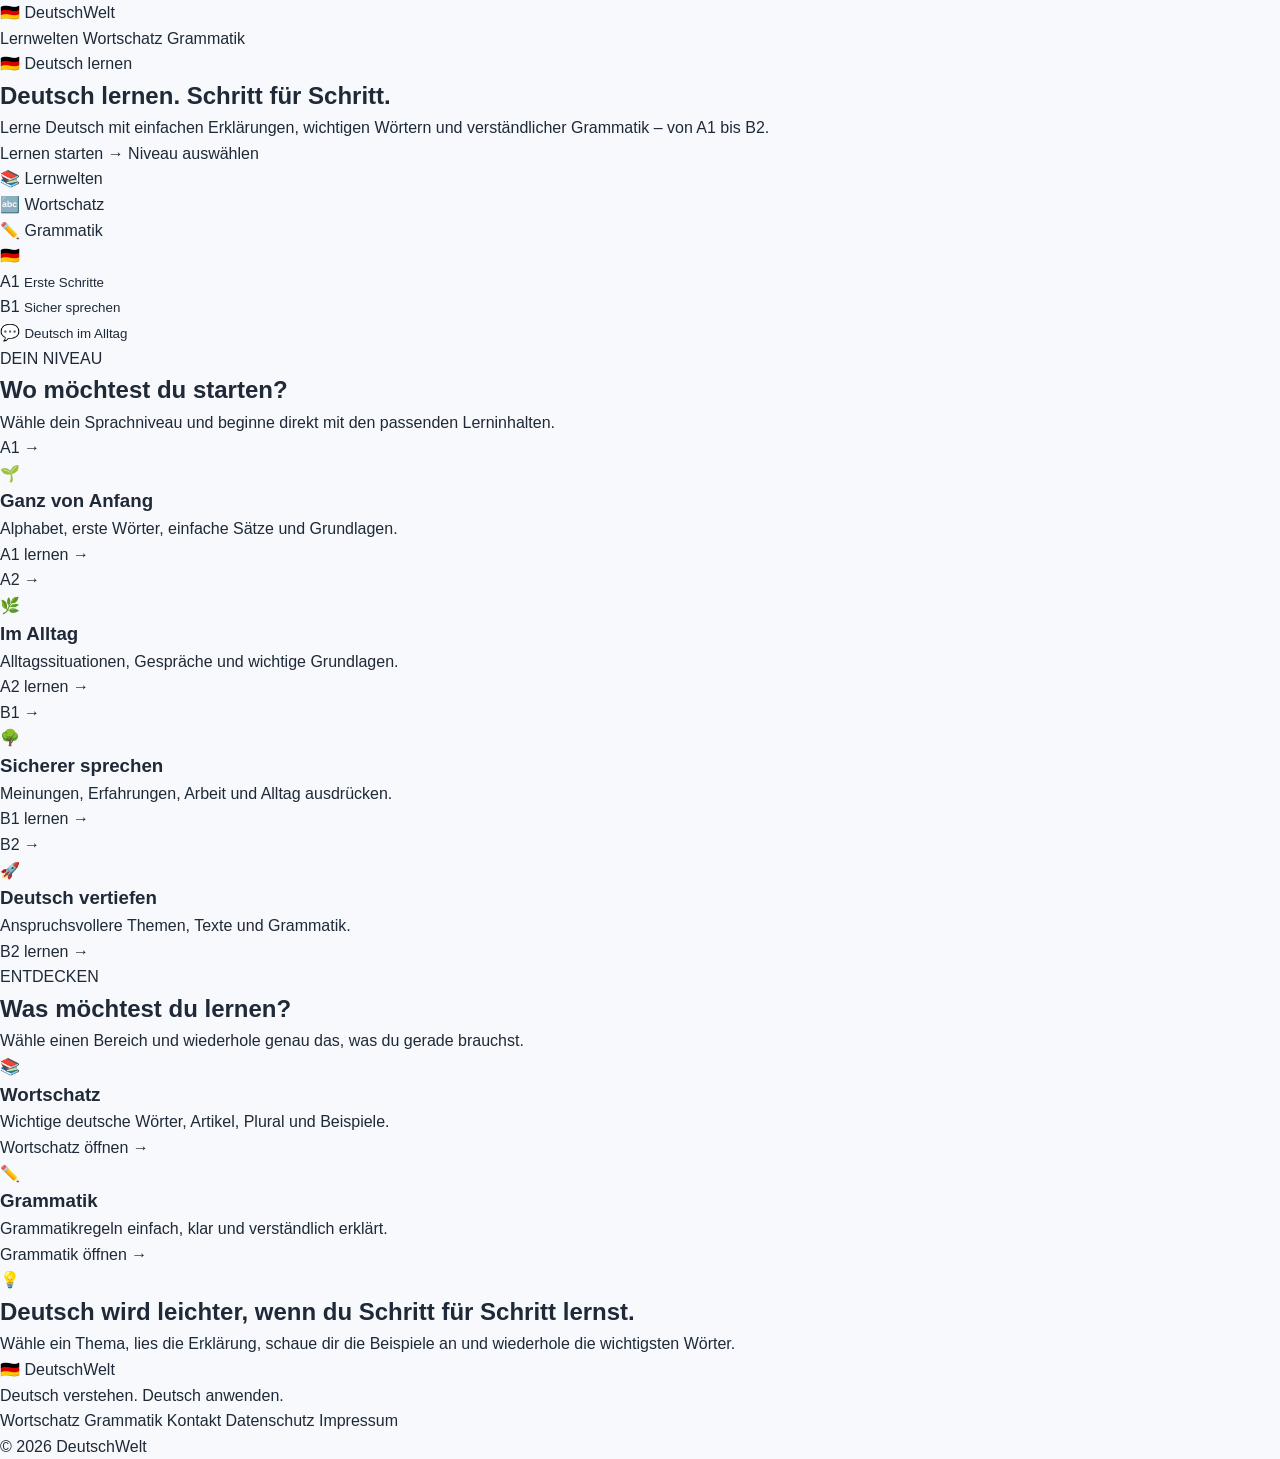
==== index.html @ 6f0630f5 "Update index.html" ====
<!DOCTYPE html>
<html lang="de">

<head>

    <meta charset="UTF-8">

    <meta
        name="viewport"
        content="width=device-width, initial-scale=1.0"
    >

    <meta
        name="description"
        content="DeutschWelt – Deutsch lernen und wiederholen von A1 bis B2. Einfache Erklärungen, Wortschatz und Grammatik."
    >

    <meta
        name="robots"
        content="index, follow"
    >

    <link
        rel="canonical"
        href="https://swathi26-jella.github.io/Deutsch_Welt/index.html"
    >

    <title>
        DeutschWelt – Deutsch lernen von A1 bis B2
    </title>

    <link
        rel="stylesheet"
        href="style.css"
    >

</head>


<body>


<!-- ==================================================
     HEADER
================================================== -->

<header class="home-header">

    <div class="home-header-inner">


        <a
            href="index.html"
            class="home-logo"
            aria-label="DeutschWelt Startseite"
        >

            <span class="home-logo-flag">
                🇩🇪
            </span>

            <span class="home-logo-text">
                Deutsch<span>Welt</span>
            </span>

        </a>


        <nav
            class="home-nav"
            aria-label="Hauptnavigation"
        >

            <a
                href="lernen.html?level=A1"
            >
                Lernwelten
            </a>

            <a
                href="wortschatz.html"
            >
                Wortschatz
            </a>

            <a
                href="grammatik.html"
            >
                Grammatik
            </a>

        </nav>

    </div>

</header>



<!-- ==================================================
     MAIN
================================================== -->

<main class="home-main">


    <!-- ==================================================
         HERO
    ================================================== -->

    <section class="home-hero">

        <div class="hero-content">


            <div class="hero-badge">
                🇩🇪 Deutsch lernen
            </div>


            <h1>
                Deutsch lernen.
                <span>
                    Schritt für Schritt.
                </span>
            </h1>


            <p class="hero-text">
                Lerne Deutsch mit einfachen Erklärungen,
                wichtigen Wörtern und verständlicher Grammatik –
                von A1 bis B2.
            </p>


            <div class="hero-actions">

                <a
                    href="lernen.html?level=A1"
                    class="hero-primary-button"
                >
                    Lernen starten
                    <span>→</span>
                </a>


                <a
                    href="#levels"
                    class="hero-secondary-button"
                >
                    Niveau auswählen
                </a>

            </div>


            <div class="hero-features">

                <div class="hero-feature">

                    <span class="hero-feature-icon">
                        📚
                    </span>

                    <span>
                        Lernwelten
                    </span>

                </div>


                <div class="hero-feature">

                    <span class="hero-feature-icon">
                        🔤
                    </span>

                    <span>
                        Wortschatz
                    </span>

                </div>


                <div class="hero-feature">

                    <span class="hero-feature-icon">
                        ✏️
                    </span>

                    <span>
                        Grammatik
                    </span>

                </div>

            </div>

        </div>


        <!-- HERO VISUAL -->

        <div class="hero-visual">

            <div class="hero-circle">

                <span class="hero-flag">
                    🇩🇪
                </span>

            </div>


            <div class="floating-card floating-card-one">

                <span>
                    A1
                </span>

                <small>
                    Erste Schritte
                </small>

            </div>


            <div class="floating-card floating-card-two">

                <span>
                    B1
                </span>

                <small>
                    Sicher sprechen
                </small>

            </div>


            <div class="floating-card floating-card-three">

                <span>
                    💬
                </span>

                <small>
                    Deutsch im Alltag
                </small>

            </div>

        </div>

    </section>



    <!-- ==================================================
         LEVEL SECTION
    ================================================== -->

    <section
        class="levels-section"
        id="levels"
    >

        <div class="section-heading">

            <span class="section-label">
                DEIN NIVEAU
            </span>

            <h2>
                Wo möchtest du starten?
            </h2>

            <p>
                Wähle dein Sprachniveau und beginne
                direkt mit den passenden Lerninhalten.
            </p>

        </div>



        <div class="level-cards">


            <!-- A1 -->

            <a
                href="lernen.html?level=A1"
                class="level-card level-a1"
            >

                <div class="level-card-top">

                    <span class="level-number">
                        A1
                    </span>

                    <span class="level-arrow">
                        →
                    </span>

                </div>


                <div class="level-card-icon">
                    🌱
                </div>


                <h3>
                    Ganz von Anfang
                </h3>


                <p>
                    Alphabet, erste Wörter,
                    einfache Sätze und Grundlagen.
                </p>


                <span class="level-card-link">
                    A1 lernen
                    <span>→</span>
                </span>

            </a>



            <!-- A2 -->

            <a
                href="lernen.html?level=A2"
                class="level-card level-a2"
            >

                <div class="level-card-top">

                    <span class="level-number">
                        A2
                    </span>

                    <span class="level-arrow">
                        →
                    </span>

                </div>


                <div class="level-card-icon">
                    🌿
                </div>


                <h3>
                    Im Alltag
                </h3>


                <p>
                    Alltagssituationen, Gespräche
                    und wichtige Grundlagen.
                </p>


                <span class="level-card-link">
                    A2 lernen
                    <span>→</span>
                </span>

            </a>



            <!-- B1 -->

            <a
                href="lernen.html?level=B1"
                class="level-card level-b1"
            >

                <div class="level-card-top">

                    <span class="level-number">
                        B1
                    </span>

                    <span class="level-arrow">
                        →
                    </span>

                </div>


                <div class="level-card-icon">
                    🌳
                </div>


                <h3>
                    Sicherer sprechen
                </h3>


                <p>
                    Meinungen, Erfahrungen,
                    Arbeit und Alltag ausdrücken.
                </p>


                <span class="level-card-link">
                    B1 lernen
                    <span>→</span>
                </span>

            </a>



            <!-- B2 -->

            <a
                href="lernen.html?level=B2"
                class="level-card level-b2"
            >

                <div class="level-card-top">

                    <span class="level-number">
                        B2
                    </span>

                    <span class="level-arrow">
                        →
                    </span>

                </div>


                <div class="level-card-icon">
                    🚀
                </div>


                <h3>
                    Deutsch vertiefen
                </h3>


                <p>
                    Anspruchsvollere Themen,
                    Texte und Grammatik.
                </p>


                <span class="level-card-link">
                    B2 lernen
                    <span>→</span>
                </span>

            </a>


        </div>

    </section>



    <!-- ==================================================
         LEARNING TOOLS
    ================================================== -->

    <section class="tools-section">


        <div class="section-heading">

            <span class="section-label">
                ENTDECKEN
            </span>

            <h2>
                Was möchtest du lernen?
            </h2>

            <p>
                Wähle einen Bereich und wiederhole
                genau das, was du gerade brauchst.
            </p>

        </div>


        <div class="tools-grid">


            <a
                href="wortschatz.html"
                class="tool-card"
            >

                <div class="tool-icon vocabulary-icon">
                    📚
                </div>

                <div class="tool-content">

                    <h3>
                        Wortschatz
                    </h3>

                    <p>
                        Wichtige deutsche Wörter,
                        Artikel, Plural und Beispiele.
                    </p>

                    <span>
                        Wortschatz öffnen →
                    </span>

                </div>

            </a>



            <a
                href="grammatik.html"
                class="tool-card"
            >

                <div class="tool-icon grammar-icon">
                    ✏️
                </div>

                <div class="tool-content">

                    <h3>
                        Grammatik
                    </h3>

                    <p>
                        Grammatikregeln einfach,
                        klar und verständlich erklärt.
                    </p>

                    <span>
                        Grammatik öffnen →
                    </span>

                </div>

            </a>


        </div>

    </section>



    <!-- ==================================================
         SIMPLE MESSAGE
    ================================================== -->

    <section class="home-message">

        <div class="home-message-icon">
            💡
        </div>

        <div>

            <h2>
                Deutsch wird leichter,
                wenn du Schritt für Schritt lernst.
            </h2>

            <p>
                Wähle ein Thema, lies die Erklärung,
                schaue dir die Beispiele an und wiederhole
                die wichtigsten Wörter.
            </p>

        </div>

    </section>


</main>



<!-- ==================================================
     FOOTER
================================================== -->

<footer class="home-footer">

    <div class="home-footer-inner">


        <div class="footer-brand">

            <a
                href="index.html"
                class="footer-logo"
            >
                🇩🇪 DeutschWelt
            </a>

            <p>
                Deutsch verstehen.
                Deutsch anwenden.
            </p>

        </div>


        <div class="footer-links">

            <a href="wortschatz.html">
                Wortschatz
            </a>

            <a href="grammatik.html">
                Grammatik
            </a>

            <a href="kontakt.html">
                Kontakt
            </a>

            <a href="datenschutz.html">
                Datenschutz
            </a>

            <a href="impressum.html">
                Impressum
            </a>

        </div>


        <div class="footer-copy">

            © 2026 DeutschWelt

        </div>


    </div>

</footer>


</body>

</html>
---- style.css ----
/* ======================================================
   DEUTSCHWELT
   Main stylesheet
====================================================== */


/* ======================================================
   RESET
====================================================== */

* {
    box-sizing: border-box;
    margin: 0;
    padding: 0;
}


html {
    scroll-behavior: smooth;
}


body {
    font-family:
        -apple-system,
        BlinkMacSystemFont,
        "Segoe UI",
        Roboto,
        Arial,
        sans-serif;

    background: #f7f9fc;
    color: #1f2937;
    line-height: 1.6;
}


/* ======================================================
   GENERAL
====================================================== */

button,
a {
    font: inherit;
}


button {
    cursor: pointer;
}


a {
    text-decoration: none;
    color: inherit;
}


img {
    max-width: 100%;
    display: block;
}


/* ======================================================
   HEADER
====================================================== */

.site-header {
    position: sticky;
    top: 0;
    z-index: 1000;

    background: rgba(255, 255, 255, 0.96);
    border-bottom: 1px solid #e5e7eb;

    backdrop-filter: blur(10px);
}


.header-inner {
    width: min(1200px, calc(100% - 32px));
    margin: 0 auto;

    min-height: 72px;

    display: flex;
    align-items: center;
    justify-content: space-between;

    gap: 24px;
}


.logo {
    display: inline-flex;
    align-items: center;
    gap: 10px;

    font-size: 1.25rem;
    font-weight: 800;

    color: #172554;

    white-space: nowrap;
}


.logo-icon {
    font-size: 1.7rem;
}


.main-nav {
    display: flex;
    align-items: center;
    gap: 6px;

    flex-wrap: wrap;
}


.main-nav a {
    padding: 9px 14px;

    border-radius: 10px;

    color: #475569;

    font-size: 0.95rem;
    font-weight: 600;

    transition:
        background 0.2s ease,
        color 0.2s ease;
}


.main-nav a:hover {
    background: #eef2ff;
    color: #3730a3;
}


.main-nav a.active {
    background: #e0e7ff;
    color: #3730a3;
}


/* ======================================================
   FOOTER
====================================================== */

.site-footer {
    margin-top: 70px;

    background: #172554;
    color: #dbeafe;
}


.footer-inner {
    width: min(1200px, calc(100% - 32px));
    margin: 0 auto;

    padding: 32px 0;

    display: flex;
    justify-content: space-between;
    align-items: center;

    gap: 24px;
}


.footer-inner strong {
    color: #ffffff;
    font-size: 1.1rem;
}


.footer-inner p {
    margin-top: 4px;
    color: #bfdbfe;
    font-size: 0.9rem;
}


/* ======================================================
   HOMEPAGE
====================================================== */

.simple-header {
    background: #ffffff;
    border-bottom: 1px solid #e5e7eb;
}


.simple-header-inner {
    width: min(1200px, calc(100% - 32px));
    margin: 0 auto;

    min-height: 72px;

    display: flex;
    align-items: center;
    justify-content: space-between;

    gap: 20px;
}


.simple-logo {
    display: flex;
    align-items: center;
    gap: 10px;

    font-size: 1.3rem;
    font-weight: 800;
    color: #172554;
}


.simple-nav {
    display: flex;
    gap: 8px;
}


.simple-nav a {
    padding: 9px 13px;
    border-radius: 9px;

    color: #475569;
    font-weight: 600;
}


.simple-nav a:hover {
    background: #eef2ff;
    color: #3730a3;
}


.short-homepage {
    width: min(1100px, calc(100% - 32px));
    margin: 0 auto;
}


.short-hero {
    text-align: center;
    padding: 70px 20px 45px;
}


.short-hero h1 {
    color: #172554;
    font-size: clamp(2rem, 5vw, 3.5rem);
    line-height: 1.15;
    margin-bottom: 18px;
}


.short-hero p {
    max-width: 680px;
    margin: 0 auto;

    color: #64748b;
    font-size: 1.05rem;
}


.clean-level-grid {
    display: grid;

    grid-template-columns:
        repeat(4, minmax(0, 1fr));

    gap: 18px;

    padding-bottom: 50px;
}


.clean-level-card {
    display: block;

    padding: 28px 20px;

    background: #ffffff;

    border: 1px solid #e5e7eb;
    border-radius: 18px;

    box-shadow:
        0 8px 25px rgba(15, 23, 42, 0.06);

    transition:
        transform 0.2s ease,
        box-shadow 0.2s ease;
}


.clean-level-card:hover {
    transform: translateY(-4px);

    box-shadow:
        0 14px 35px rgba(15, 23, 42, 0.1);
}


.clean-level-card h2 {
    color: #3730a3;
    margin-bottom: 8px;
}


.clean-level-card p {
    color: #64748b;
}


.quick-links-section {
    padding: 20px 0 60px;
}


.quick-links-section h2 {
    text-align: center;
    color: #172554;
    margin-bottom: 20px;
}


.quick-links {
    display: flex;
    justify-content: center;
    gap: 14px;
    flex-wrap: wrap;
}


.quick-links a {
    padding: 12px 18px;

    background: #ffffff;

    border: 1px solid #dbe3ef;
    border-radius: 12px;

    font-weight: 700;
    color: #3730a3;
}


.quick-links a:hover {
    background: #eef2ff;
}


/* ======================================================
   GENERAL LEARNING PAGE
====================================================== */

.learning-page {
    width: min(1200px, calc(100% - 32px));
    margin: 0 auto;

    padding: 45px 0 70px;
}


.learning-top {
    margin-bottom: 28px;
}


.level-header {
    margin-bottom: 28px;
}


.eyebrow {
    display: inline-block;

    margin-bottom: 8px;

    color: #6366f1;

    font-size: 0.82rem;
    font-weight: 800;

    letter-spacing: 0.08em;
    text-transform: uppercase;
}


.level-header h1 {
    color: #172554;

    font-size: clamp(2rem, 4vw, 3rem);

    line-height: 1.15;

    margin-bottom: 12px;
}


.level-header p {
    max-width: 720px;

    color: #64748b;

    font-size: 1.05rem;
}


/* ======================================================
   OTHER LEVELS
====================================================== */

.other-levels {
    display: flex;
    align-items: center;
    gap: 8px;

    margin-top: 20px;

    flex-wrap: wrap;
}


.other-levels a {
    padding: 8px 14px;

    border: 1px solid #dbe3ef;
    border-radius: 10px;

    background: #ffffff;

    color: #475569;
    font-weight: 700;
}


.other-levels a:hover,
.other-levels a.selected {
    background: #3730a3;
    border-color: #3730a3;
    color: #ffffff;
}


/* ======================================================
   LEVEL FILTER
====================================================== */

.level-filter {
    display: flex;
    gap: 10px;

    margin: 25px 0 30px;

    flex-wrap: wrap;
}


.filter-level {
    min-width: 58px;

    padding: 10px 18px;

    border: 1px solid #dbe3ef;
    border-radius: 10px;

    background: #ffffff;

    color: #475569;

    font-weight: 800;

    transition:
        background 0.2s ease,
        color 0.2s ease,
        border-color 0.2s ease;
}


.filter-level:hover {
    border-color: #6366f1;
    color: #3730a3;
}


.filter-level.active {
    background: #3730a3;
    border-color: #3730a3;
    color: #ffffff;
}


/* ======================================================
   LERNWELTEN
   TWO-COLUMN LAYOUT
====================================================== */

.learning-layout {
    display: grid;

    grid-template-columns:
        300px minmax(0, 1fr);

    gap: 28px;

    align-items: start;
}


/*
   LEFT SIDE:
   Topic navigation stays visible while
   the user scrolls through the page.
*/

.topic-sidebar {
    position: sticky;
    top: 92px;

    max-height: calc(100vh - 112px);

    overflow-y: auto;

    padding: 18px;

    background: #ffffff;

    border: 1px solid #e5e7eb;
    border-radius: 18px;

    box-shadow:
        0 8px 25px rgba(15, 23, 42, 0.05);
}


/*
   Nice scrollbar for topic list
*/

.topic-sidebar::-webkit-scrollbar {
    width: 7px;
}


.topic-sidebar::-webkit-scrollbar-track {
    background: transparent;
}


.topic-sidebar::-webkit-scrollbar-thumb {
    background: #cbd5e1;
    border-radius: 10px;
}


.topic-sidebar::-webkit-scrollbar-thumb:hover {
    background: #94a3b8;
}


/* ======================================================
   TOPIC NAVIGATION
====================================================== */

.topic-category {
    margin-bottom: 22px;
}


.topic-category:last-child {
    margin-bottom: 0;
}


.topic-category h3 {
    margin-bottom: 9px;

    color: #64748b;

    font-size: 0.78rem;

    text-transform: uppercase;
    letter-spacing: 0.07em;
}


.topic-button {
    width: 100%;

    display: flex;
    align-items: center;

    gap: 9px;

    padding: 10px 11px;

    margin-bottom: 5px;

    border: 1px solid transparent;
    border-radius: 10px;

    background: transparent;

    color: #334155;

    text-align: left;

    transition:
        background 0.2s ease,
        color 0.2s ease,
        border-color 0.2s ease;
}


.topic-button:hover {
    background: #f1f5f9;
    color: #3730a3;
}


.topic-button.active {
    background: #eef2ff;

    border-color: #c7d2fe;

    color: #3730a3;

    font-weight: 750;
}


.topic-icon {
    width: 25px;

    flex: 0 0 25px;

    text-align: center;
}


.topic-button-text {
    flex: 1;

    min-width: 0;
}


.topic-nav-audio {
    flex: 0 0 auto;

    font-size: 0.9rem;

    opacity: 0.65;

    padding: 2px;
}


.topic-button:hover .topic-nav-audio,
.topic-button.active .topic-nav-audio {
    opacity: 1;
}


/* ======================================================
   RIGHT CONTENT AREA
====================================================== */

.topic-content-area {
    min-width: 0;
}


.topic-content-area > #topicContent {
    min-width: 0;
}


/* ======================================================
   TOPIC ARTICLE
====================================================== */

.topic-article {
    background: #ffffff;

    border: 1px solid #e5e7eb;
    border-radius: 20px;

    padding: 34px;

    box-shadow:
        0 10px 35px rgba(15, 23, 42, 0.06);
}


.topic-article-header {
    display: flex;

    align-items: flex-start;

    gap: 18px;

    padding-bottom: 25px;

    margin-bottom: 28px;

    border-bottom: 1px solid #e5e7eb;
}


.article-icon {
    width: 62px;
    height: 62px;

    flex: 0 0 62px;

    display: flex;
    align-items: center;
    justify-content: center;

    border-radius: 16px;

    background: #eef2ff;

    font-size: 1.8rem;
}


.topic-title-area {
    min-width: 0;
}


.article-category {
    display: inline-block;

    margin-bottom: 6px;

    color: #6366f1;

    font-size: 0.78rem;
    font-weight: 800;

    letter-spacing: 0.05em;

    text-transform: uppercase;
}


.topic-title-area h2,
.topic-article h2 {
    color: #172554;

    font-size: clamp(1.55rem, 3vw, 2.2rem);

    line-height: 1.25;

    margin-bottom: 10px;
}


.article-summary {
    color: #64748b;

    font-size: 1rem;
}


/* ======================================================
   CONTENT SECTIONS
====================================================== */

.content-section {
    margin-top: 28px;
}


.content-section.first-section {
    margin-top: 0;
}


.content-section h3,
.topic-article h3 {
    margin-bottom: 13px;

    color: #1e293b;

    font-size: 1.08rem;
}


.explanation {
    color: #475569;

    font-size: 1rem;

    line-height: 1.8;
}


.content-list {
    list-style: none;

    display: grid;

    gap: 9px;
}


.content-list li {
    display: flex;
    align-items: flex-start;

    gap: 8px;

    padding: 11px 13px;

    background: #f8fafc;

    border: 1px solid #e5e7eb;
    border-radius: 10px;

    color: #475569;
}


.content-list li::before {
    content: "✓";

    color: #4f46e5;

    font-weight: 800;
}


.content-list li > span {
    flex: 1;
}


/* ======================================================
   SENTENCE PATTERNS
====================================================== */

.pattern-list {
    display: grid;

    gap: 10px;
}


.pattern-box {
    display: flex;

    align-items: center;

    justify-content: space-between;

    gap: 12px;

    padding: 14px 16px;

    background: #f5f3ff;

    border-left: 4px solid #6366f1;

    border-radius: 10px;

    color: #312e81;

    font-weight: 650;
}


.pattern-box > span {
    flex: 1;
}


/* ======================================================
   EXAMPLES
====================================================== */

.example-list {
    display: grid;

    gap: 10px;
}


.example-box {
    display: flex;

    align-items: flex-start;

    justify-content: space-between;

    gap: 12px;

    padding: 14px 16px;

    background: #f8fafc;

    border: 1px solid #e2e8f0;

    border-radius: 10px;

    color: #334155;
}


.example-box > span {
    flex: 1;
}


/* ======================================================
   MERKE
====================================================== */

.merke-box {
    display: flex;

    align-items: flex-start;

    gap: 14px;

    margin-top: 30px;

    padding: 18px;

    background: #fffbeb;

    border: 1px solid #fde68a;

    border-radius: 14px;
}


.merke-icon {
    flex: 0 0 auto;

    font-size: 1.4rem;
}


.merke-box strong {
    color: #92400e;
}


.merke-box p {
    margin-top: 5px;

    color: #78350f;
}


/* ======================================================
   AUDIO BUTTON
====================================================== */

.audio-button {
    display: inline-flex;

    align-items: center;
    justify-content: center;

    width: 34px;
    height: 34px;

    flex: 0 0 34px;

    padding: 0;

    border: 1px solid #c7d2fe;

    border-radius: 50%;

    background: #eef2ff;

    color: #3730a3;

    font-size: 0.95rem;

    vertical-align: middle;

    transition:
        transform 0.15s ease,
        background 0.15s ease;
}


.audio-button:hover {
    background: #e0e7ff;

    transform: scale(1.06);
}


.audio-button:active {
    transform: scale(0.96);
}


/* ======================================================
   VOCABULARY
====================================================== */

.vocabulary-page-content {
    width: 100%;
}


.vocabulary-category {
    margin-bottom: 36px;
}


.vocabulary-category h2 {
    margin-bottom: 17px;

    color: #172554;

    font-size: 1.45rem;
}


.vocabulary-grid {
    display: grid;

    grid-template-columns:
        repeat(3, minmax(0, 1fr));

    gap: 16px;
}


.vocabulary-card {
    padding: 20px;

    background: #ffffff;

    border: 1px solid #e5e7eb;

    border-radius: 16px;

    box-shadow:
        0 6px 20px rgba(15, 23, 42, 0.05);
}


.vocabulary-word {
    display: flex;

    align-items: center;

    gap: 6px;

    margin-bottom: 10px;

    color: #172554;

    font-size: 1.15rem;
}


.vocabulary-word strong {
    margin-right: auto;
}


.vocabulary-article {
    color: #6366f1;

    font-weight: 800;
}


.vocabulary-plural {
    display: flex;

    align-items: center;

    justify-content: space-between;

    gap: 8px;

    margin-bottom: 10px;

    color: #64748b;

    font-size: 0.9rem;
}


.vocabulary-meaning {
    margin-bottom: 12px;

    color: #475569;
}


.vocabulary-example {
    display: flex;

    align-items: flex-start;

    justify-content: space-between;

    gap: 10px;

    padding-top: 12px;

    border-top: 1px solid #e5e7eb;

    color: #334155;

    font-size: 0.92rem;
}


.vocabulary-example span {
    flex: 1;
}


.vocabulary-note {
    margin-top: 12px;

    padding: 9px 11px;

    background: #fffbeb;

    border-radius: 8px;

    color: #78350f;

    font-size: 0.85rem;
}


/* ======================================================
   GRAMMAR
====================================================== */

.grammar-grid {
    display: grid;

    grid-template-columns:
        repeat(2, minmax(0, 1fr));

    gap: 20px;
}


.grammar-card {
    padding: 26px;

    background: #ffffff;

    border: 1px solid #e5e7eb;

    border-radius: 18px;

    box-shadow:
        0 7px 24px rgba(15, 23, 42, 0.05);
}


.grammar-card h2 {
    display: flex;

    align-items: center;

    justify-content: space-between;

    gap: 10px;

    color: #172554;

    font-size: 1.35rem;
}


.grammar-short {
    margin-bottom: 15px;

    color: #64748b;
}


.grammar-rule {
    display: flex;

    align-items: center;

    justify-content: space-between;

    gap: 10px;

    margin: 15px 0;

    padding: 14px;

    background: #eef2ff;

    border-radius: 10px;

    color: #312e81;

    font-weight: 700;
}


.grammar-rule span {
    flex: 1;
}


.grammar-explanation {
    margin-bottom: 18px;

    color: #475569;

    line-height: 1.75;
}


.grammar-card h3 {
    margin-top: 22px;
}


/* ======================================================
   LOADING
====================================================== */

.loading-message {
    min-height: 160px;

    display: flex;

    align-items: center;
    justify-content: center;

    gap: 12px;

    padding: 30px;

    background: #ffffff;

    border: 1px solid #e5e7eb;
    border-radius: 16px;

    color: #64748b;
}


.loading-spinner {
    width: 22px;
    height: 22px;

    border: 3px solid #e2e8f0;
    border-top-color: #6366f1;

    border-radius: 50%;

    animation:
        spin 0.8s linear infinite;
}


@keyframes spin {

    from {
        transform: rotate(0deg);
    }

    to {
        transform: rotate(360deg);
    }

}


/* ======================================================
   ERROR
====================================================== */

.error-message {
    padding: 22px;

    background: #fff1f2;

    border: 1px solid #fecdd3;

    border-radius: 14px;

    color: #9f1239;
}


.error-message strong {
    display: block;

    margin-bottom: 7px;
}


.error-message p {
    color: #881337;
}


/* ======================================================
   WELCOME
====================================================== */

.welcome-content {
    padding: 50px 25px;

    text-align: center;

    background: #ffffff;

    border: 1px solid #e5e7eb;

    border-radius: 18px;
}


.welcome-icon {
    margin-bottom: 15px;

    font-size: 2.8rem;
}


.welcome-content h2 {
    margin-bottom: 8px;

    color: #172554;
}


.welcome-content p {
    color: #64748b;
}


/* ======================================================
   FOCUS ACCESSIBILITY
====================================================== */

a:focus-visible,
button:focus-visible {
    outline: 3px solid #818cf8;
    outline-offset: 3px;
}


/* ======================================================
   TABLET
====================================================== */

@media (max-width: 1000px) {

    .learning-layout {
        grid-template-columns:
            260px minmax(0, 1fr);

        gap: 20px;
    }


    .vocabulary-grid {
        grid-template-columns:
            repeat(2, minmax(0, 1fr));
    }


    .clean-level-grid {
        grid-template-columns:
            repeat(2, minmax(0, 1fr));
    }


    .grammar-grid {
        grid-template-columns: 1fr;
    }

}


/* ======================================================
   MOBILE
====================================================== */

@media (max-width: 760px) {

    .header-inner,
    .simple-header-inner {
        min-height: auto;

        padding: 14px 0;

        flex-direction: column;

        align-items: stretch;
    }


    .logo,
    .simple-logo {
        justify-content: center;
    }


    .main-nav,
    .simple-nav {
        justify-content: center;
    }


    .main-nav a,
    .simple-nav a {
        font-size: 0.88rem;

        padding: 8px 10px;
    }


    .learning-page {
        width: min(100% - 22px, 1200px);

        padding-top: 30px;
    }


    /*
       On small screens the sidebar becomes
       a normal topic list above the content.
    */

    .learning-layout {
        display: flex;

        flex-direction: column;

        gap: 18px;
    }


    .topic-sidebar {
        position: static;

        width: 100%;

        max-height: 330px;

        overflow-y: auto;
    }


    .topic-content-area {
        width: 100%;
    }


    .topic-article {
        padding: 22px;
    }


    .topic-article-header {
        gap: 12px;
    }


    .article-icon {
        width: 50px;
        height: 50px;

        flex-basis: 50px;

        font-size: 1.4rem;
    }


    .vocabulary-grid {
        grid-template-columns: 1fr;
    }


    .clean-level-grid {
        grid-template-columns: 1fr;
    }


    .footer-inner {
        flex-direction: column;

        align-items: flex-start;
    }

}


/* ======================================================
   SMALL MOBILE
====================================================== */

@media (max-width: 480px) {

    .main-nav {
        gap: 3px;
    }


    .main-nav a {
        padding: 7px 8px;

        font-size: 0.8rem;
    }


    .level-filter {
        gap: 7px;
    }


    .filter-level {
        flex: 1;

        min-width: 0;

        padding: 9px 12px;
    }


    .topic-article {
        padding: 18px;
    }


    .topic-article-header {
        flex-direction: column;
    }


    .pattern-box,
    .example-box {
        align-items: flex-start;
    }


    .grammar-card {
        padding: 20px;
    }

}
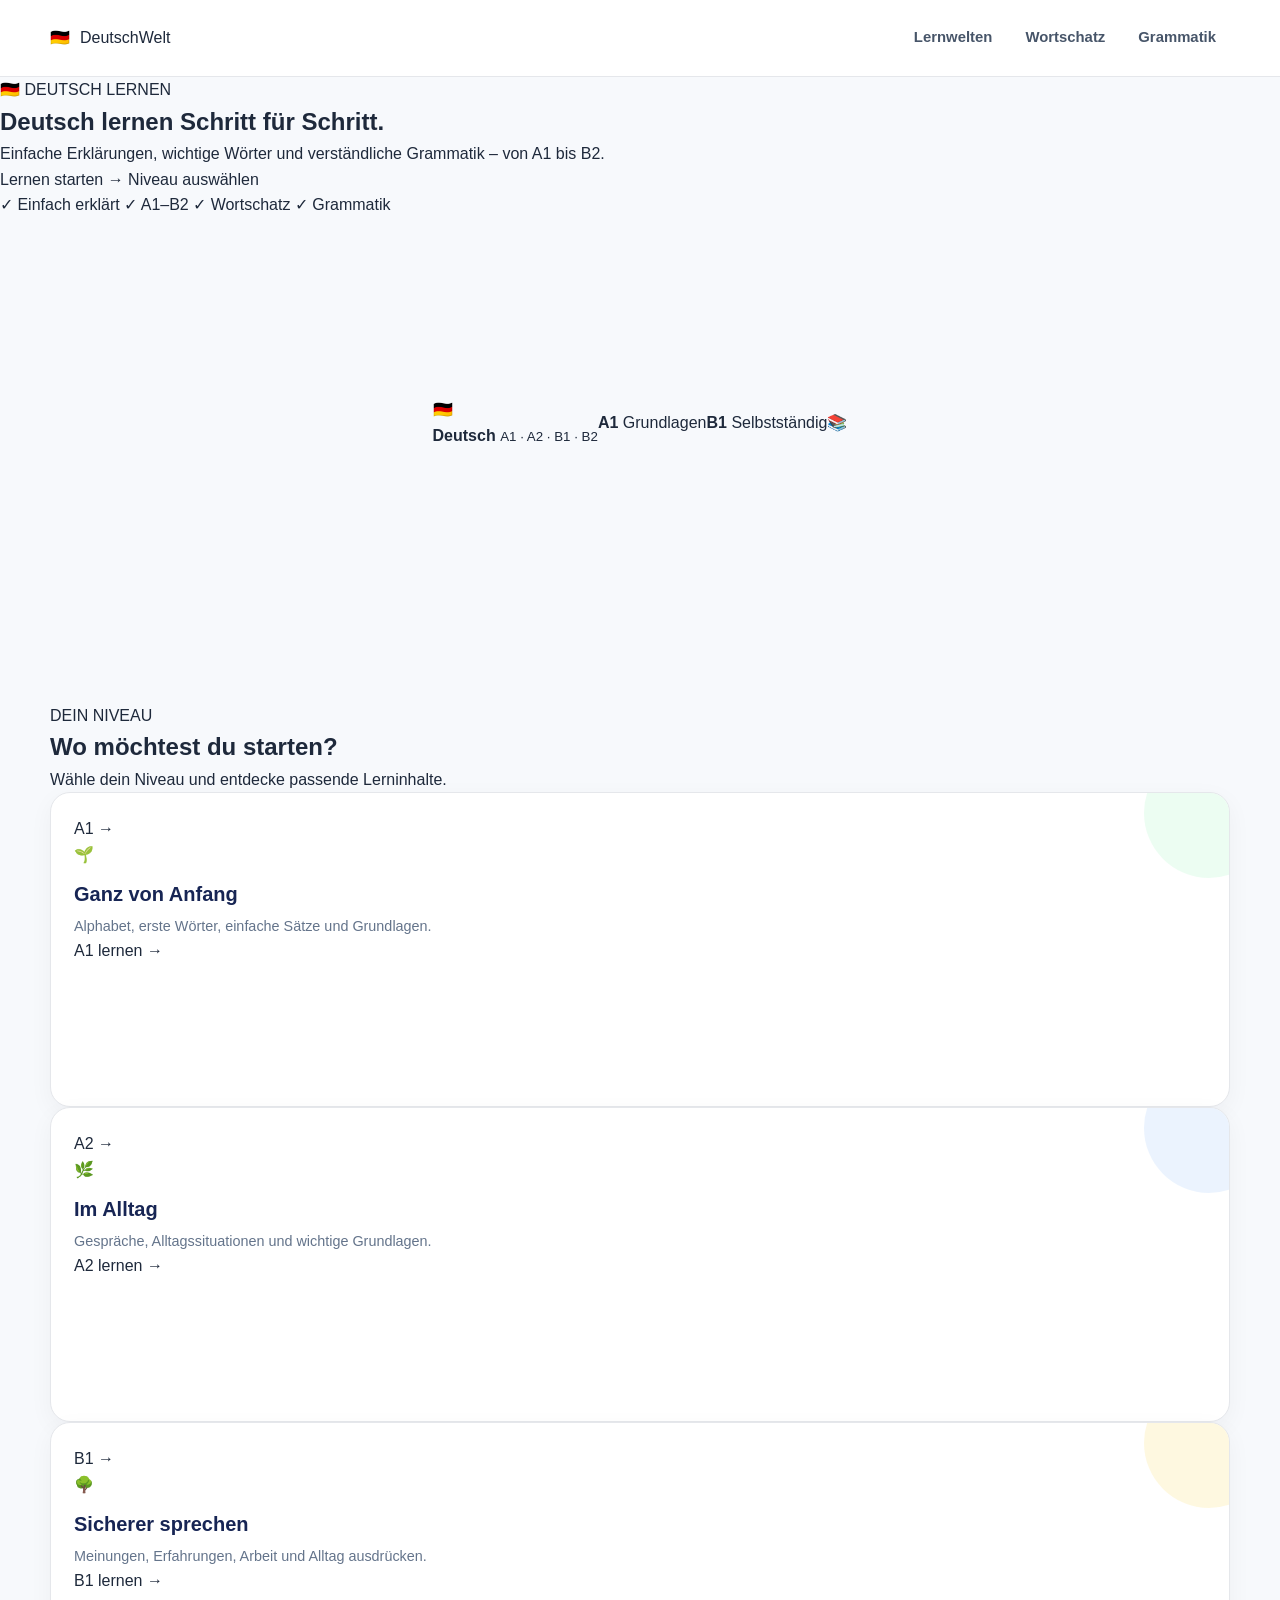
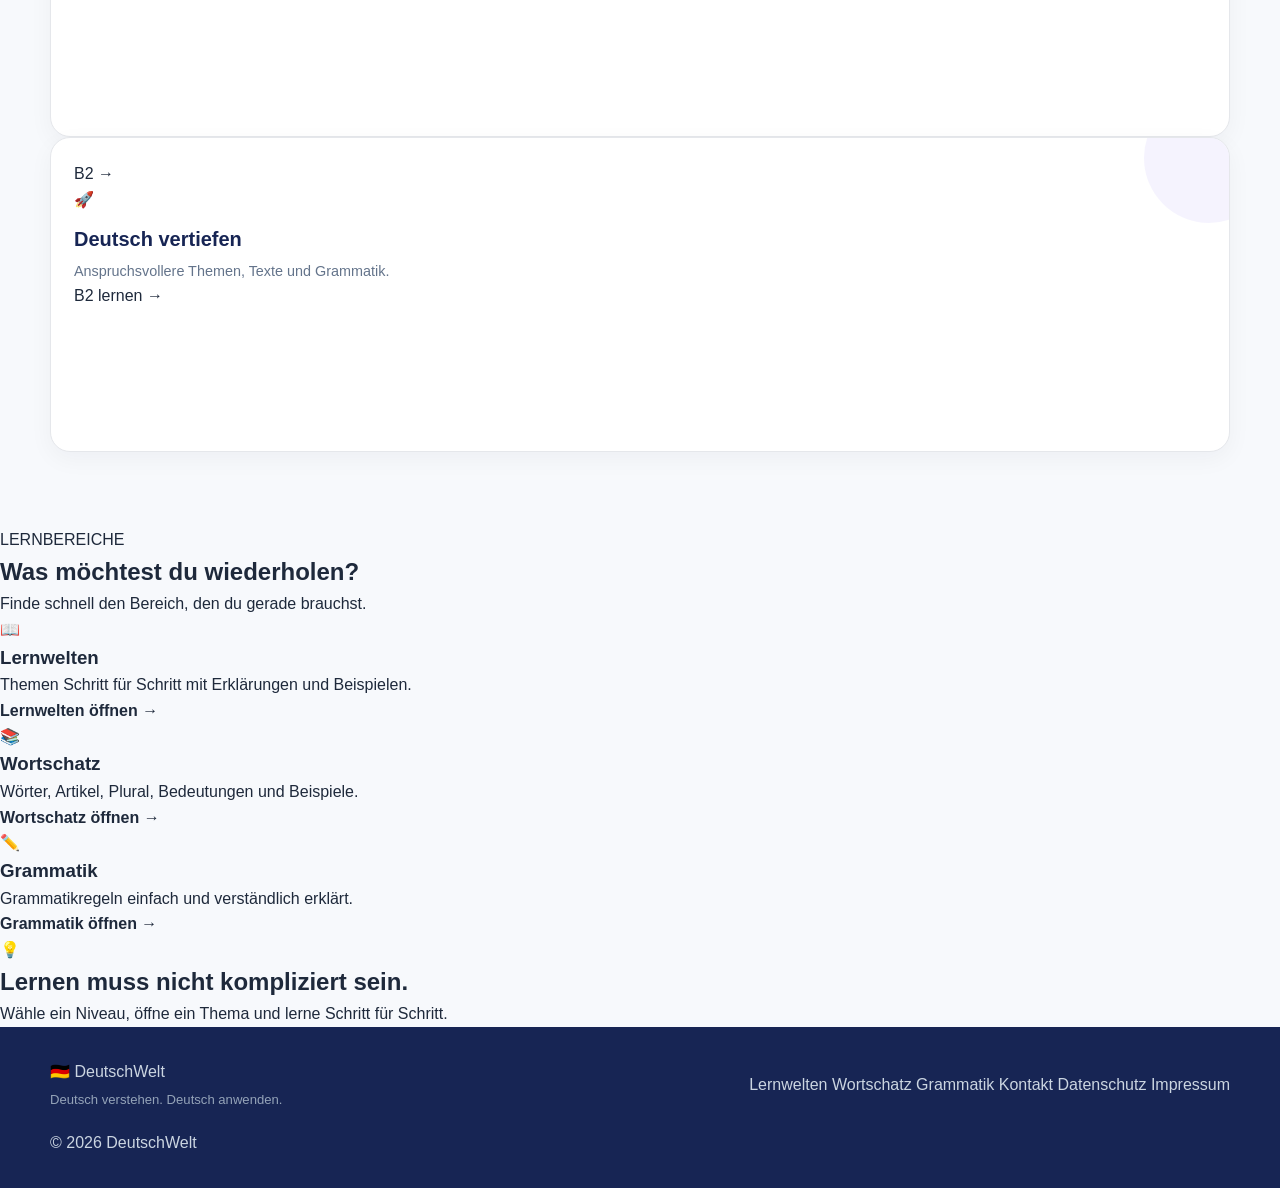
==== commit 93e87302: "Refactor index.html for clarity and consistency Updated meta description and improved text clarity t" ====
--- a/index.html
+++ b/index.html
@@ -12,7 +12,7 @@
 
     <meta
         name="description"
-        content="DeutschWelt – Deutsch lernen und wiederholen von A1 bis B2. Einfache Erklärungen, Wortschatz und Grammatik."
+        content="DeutschWelt – Deutsch lernen und wiederholen von A1 bis B2 mit einfachen Erklärungen, Wortschatz und Grammatik."
     >
 
     <meta
@@ -47,7 +47,6 @@
 <header class="home-header">
 
     <div class="home-header-inner">
-
 
         <a
             href="index.html"
@@ -55,11 +54,11 @@
             aria-label="DeutschWelt Startseite"
         >
 
-            <span class="home-logo-flag">
+            <span class="home-logo-icon">
                 🇩🇪
             </span>
 
-            <span class="home-logo-text">
+            <span class="home-logo-name">
                 Deutsch<span>Welt</span>
             </span>
 
@@ -71,21 +70,15 @@
             aria-label="Hauptnavigation"
         >
 
-            <a
-                href="lernen.html?level=A1"
-            >
+            <a href="lernen.html?level=A1">
                 Lernwelten
             </a>
 
-            <a
-                href="wortschatz.html"
-            >
+            <a href="wortschatz.html">
                 Wortschatz
             </a>
 
-            <a
-                href="grammatik.html"
-            >
+            <a href="grammatik.html">
                 Grammatik
             </a>
 
@@ -104,170 +97,134 @@
 <main class="home-main">
 
 
-    <!-- ==================================================
-         HERO
-    ================================================== -->
-
-    <section class="home-hero">
-
-        <div class="hero-content">
-
-
-            <div class="hero-badge">
-                🇩🇪 Deutsch lernen
+    <!-- HERO -->
+
+    <section class="hero-section">
+
+        <div class="hero-inner">
+
+
+            <div class="hero-copy">
+
+                <div class="hero-kicker">
+                    🇩🇪 DEUTSCH LERNEN
+                </div>
+
+
+                <h1>
+                    Deutsch lernen
+                    <span>
+                        Schritt für Schritt.
+                    </span>
+                </h1>
+
+
+                <p class="hero-description">
+                    Einfache Erklärungen, wichtige Wörter
+                    und verständliche Grammatik –
+                    von A1 bis B2.
+                </p>
+
+
+                <div class="hero-buttons">
+
+                    <a
+                        href="lernen.html?level=A1"
+                        class="button-primary"
+                    >
+                        Lernen starten
+                        <span>→</span>
+                    </a>
+
+
+                    <a
+                        href="#levels"
+                        class="button-secondary"
+                    >
+                        Niveau auswählen
+                    </a>
+
+                </div>
+
+
+                <div class="hero-benefits">
+
+                    <span>
+                        ✓ Einfach erklärt
+                    </span>
+
+                    <span>
+                        ✓ A1–B2
+                    </span>
+
+                    <span>
+                        ✓ Wortschatz
+                    </span>
+
+                    <span>
+                        ✓ Grammatik
+                    </span>
+
+                </div>
+
             </div>
 
 
-            <h1>
-                Deutsch lernen.
-                <span>
-                    Schritt für Schritt.
-                </span>
-            </h1>
-
-
-            <p class="hero-text">
-                Lerne Deutsch mit einfachen Erklärungen,
-                wichtigen Wörtern und verständlicher Grammatik –
-                von A1 bis B2.
-            </p>
-
-
-            <div class="hero-actions">
-
-                <a
-                    href="lernen.html?level=A1"
-                    class="hero-primary-button"
-                >
-                    Lernen starten
-                    <span>→</span>
-                </a>
-
-
-                <a
-                    href="#levels"
-                    class="hero-secondary-button"
-                >
-                    Niveau auswählen
-                </a>
+
+            <div class="hero-visual">
+
+                <div class="hero-main-circle">
+
+                    <div class="hero-german-flag">
+                        🇩🇪
+                    </div>
+
+                    <strong>
+                        Deutsch
+                    </strong>
+
+                    <small>
+                        A1 · A2 · B1 · B2
+                    </small>
+
+                </div>
+
+
+                <div class="hero-floating hero-floating-a1">
+                    <strong>A1</strong>
+                    <span>Grundlagen</span>
+                </div>
+
+
+                <div class="hero-floating hero-floating-b1">
+                    <strong>B1</strong>
+                    <span>Selbstständig</span>
+                </div>
+
+
+                <div class="hero-floating hero-floating-book">
+                    📚
+                </div>
 
             </div>
 
 
-            <div class="hero-features">
-
-                <div class="hero-feature">
-
-                    <span class="hero-feature-icon">
-                        📚
-                    </span>
-
-                    <span>
-                        Lernwelten
-                    </span>
-
-                </div>
-
-
-                <div class="hero-feature">
-
-                    <span class="hero-feature-icon">
-                        🔤
-                    </span>
-
-                    <span>
-                        Wortschatz
-                    </span>
-
-                </div>
-
-
-                <div class="hero-feature">
-
-                    <span class="hero-feature-icon">
-                        ✏️
-                    </span>
-
-                    <span>
-                        Grammatik
-                    </span>
-
-                </div>
-
-            </div>
-
-        </div>
-
-
-        <!-- HERO VISUAL -->
-
-        <div class="hero-visual">
-
-            <div class="hero-circle">
-
-                <span class="hero-flag">
-                    🇩🇪
-                </span>
-
-            </div>
-
-
-            <div class="floating-card floating-card-one">
-
-                <span>
-                    A1
-                </span>
-
-                <small>
-                    Erste Schritte
-                </small>
-
-            </div>
-
-
-            <div class="floating-card floating-card-two">
-
-                <span>
-                    B1
-                </span>
-
-                <small>
-                    Sicher sprechen
-                </small>
-
-            </div>
-
-
-            <div class="floating-card floating-card-three">
-
-                <span>
-                    💬
-                </span>
-
-                <small>
-                    Deutsch im Alltag
-                </small>
-
-            </div>
-
         </div>
 
     </section>
 
 
 
-    <!-- ==================================================
-         LEVEL SECTION
-    ================================================== -->
+    <!-- LEVELS -->
 
     <section
         class="levels-section"
         id="levels"
     >
 
-        <div class="section-heading">
-
-            <span class="section-label">
+        <div class="section-intro">
+
+            <span>
                 DEIN NIVEAU
             </span>
 
@@ -276,15 +233,14 @@
             </h2>
 
             <p>
-                Wähle dein Sprachniveau und beginne
-                direkt mit den passenden Lerninhalten.
+                Wähle dein Niveau und entdecke
+                passende Lerninhalte.
             </p>
 
         </div>
 
 
-
-        <div class="level-cards">
+        <div class="level-grid">
 
 
             <!-- A1 -->
@@ -294,20 +250,20 @@
                 class="level-card level-a1"
             >
 
-                <div class="level-card-top">
-
-                    <span class="level-number">
+                <div class="level-card-head">
+
+                    <span class="level-badge">
                         A1
                     </span>
 
-                    <span class="level-arrow">
+                    <span class="level-card-arrow">
                         →
                     </span>
 
                 </div>
 
 
-                <div class="level-card-icon">
+                <div class="level-emoji">
                     🌱
                 </div>
 
@@ -323,10 +279,9 @@
                 </p>
 
 
-                <span class="level-card-link">
-                    A1 lernen
-                    <span>→</span>
-                </span>
+                <div class="level-card-bottom">
+                    A1 lernen →
+                </div>
 
             </a>
 
@@ -339,20 +294,20 @@
                 class="level-card level-a2"
             >
 
-                <div class="level-card-top">
-
-                    <span class="level-number">
+                <div class="level-card-head">
+
+                    <span class="level-badge">
                         A2
                     </span>
 
-                    <span class="level-arrow">
+                    <span class="level-card-arrow">
                         →
                     </span>
 
                 </div>
 
 
-                <div class="level-card-icon">
+                <div class="level-emoji">
                     🌿
                 </div>
 
@@ -363,15 +318,14 @@
 
 
                 <p>
-                    Alltagssituationen, Gespräche
+                    Gespräche, Alltagssituationen
                     und wichtige Grundlagen.
                 </p>
 
 
-                <span class="level-card-link">
-                    A2 lernen
-                    <span>→</span>
-                </span>
+                <div class="level-card-bottom">
+                    A2 lernen →
+                </div>
 
             </a>
 
@@ -384,20 +338,20 @@
                 class="level-card level-b1"
             >
 
-                <div class="level-card-top">
-
-                    <span class="level-number">
+                <div class="level-card-head">
+
+                    <span class="level-badge">
                         B1
                     </span>
 
-                    <span class="level-arrow">
+                    <span class="level-card-arrow">
                         →
                     </span>
 
                 </div>
 
 
-                <div class="level-card-icon">
+                <div class="level-emoji">
                     🌳
                 </div>
 
@@ -413,10 +367,9 @@
                 </p>
 
 
-                <span class="level-card-link">
-                    B1 lernen
-                    <span>→</span>
-                </span>
+                <div class="level-card-bottom">
+                    B1 lernen →
+                </div>
 
             </a>
 
@@ -429,20 +382,20 @@
                 class="level-card level-b2"
             >
 
-                <div class="level-card-top">
-
-                    <span class="level-number">
+                <div class="level-card-head">
+
+                    <span class="level-badge">
                         B2
                     </span>
 
-                    <span class="level-arrow">
+                    <span class="level-card-arrow">
                         →
                     </span>
 
                 </div>
 
 
-                <div class="level-card-icon">
+                <div class="level-emoji">
                     🚀
                 </div>
 
@@ -458,10 +411,9 @@
                 </p>
 
 
-                <span class="level-card-link">
-                    B2 lernen
-                    <span>→</span>
-                </span>
+                <div class="level-card-bottom">
+                    B2 lernen →
+                </div>
 
             </a>
 
@@ -472,57 +424,84 @@
 
 
 
-    <!-- ==================================================
-         LEARNING TOOLS
-    ================================================== -->
-
-    <section class="tools-section">
-
-
-        <div class="section-heading">
-
-            <span class="section-label">
-                ENTDECKEN
+    <!-- LEARNING AREAS -->
+
+    <section class="areas-section">
+
+        <div class="section-intro">
+
+            <span>
+                LERNBEREICHE
             </span>
 
             <h2>
-                Was möchtest du lernen?
+                Was möchtest du wiederholen?
             </h2>
 
             <p>
-                Wähle einen Bereich und wiederhole
-                genau das, was du gerade brauchst.
+                Finde schnell den Bereich,
+                den du gerade brauchst.
             </p>
 
         </div>
 
 
-        <div class="tools-grid">
+        <div class="area-grid">
+
+
+            <a
+                href="lernen.html?level=A1"
+                class="area-card area-learning"
+            >
+
+                <div class="area-icon">
+                    📖
+                </div>
+
+                <div>
+
+                    <h3>
+                        Lernwelten
+                    </h3>
+
+                    <p>
+                        Themen Schritt für Schritt
+                        mit Erklärungen und Beispielen.
+                    </p>
+
+                    <strong>
+                        Lernwelten öffnen →
+                    </strong>
+
+                </div>
+
+            </a>
+
 
 
             <a
                 href="wortschatz.html"
-                class="tool-card"
+                class="area-card area-vocabulary"
             >
 
-                <div class="tool-icon vocabulary-icon">
+                <div class="area-icon">
                     📚
                 </div>
 
-                <div class="tool-content">
+                <div>
 
                     <h3>
                         Wortschatz
                     </h3>
 
                     <p>
-                        Wichtige deutsche Wörter,
-                        Artikel, Plural und Beispiele.
+                        Wörter, Artikel, Plural,
+                        Bedeutungen und Beispiele.
                     </p>
 
-                    <span>
+                    <strong>
                         Wortschatz öffnen →
-                    </span>
+                    </strong>
 
                 </div>
 
@@ -532,32 +511,31 @@
 
             <a
                 href="grammatik.html"
-                class="tool-card"
+                class="area-card area-grammar"
             >
 
-                <div class="tool-icon grammar-icon">
+                <div class="area-icon">
                     ✏️
                 </div>
 
-                <div class="tool-content">
+                <div>
 
                     <h3>
                         Grammatik
                     </h3>
 
                     <p>
-                        Grammatikregeln einfach,
-                        klar und verständlich erklärt.
+                        Grammatikregeln einfach
+                        und verständlich erklärt.
                     </p>
 
-                    <span>
+                    <strong>
                         Grammatik öffnen →
-                    </span>
-
-                </div>
-
-            </a>
-
+                    </strong>
+
+                </div>
+
+            </a>
 
         </div>
 
@@ -565,27 +543,23 @@
 
 
 
-    <!-- ==================================================
-         SIMPLE MESSAGE
-    ================================================== -->
-
-    <section class="home-message">
-
-        <div class="home-message-icon">
+    <!-- FINAL MESSAGE -->
+
+    <section class="home-tip">
+
+        <div class="home-tip-icon">
             💡
         </div>
 
         <div>
 
             <h2>
-                Deutsch wird leichter,
-                wenn du Schritt für Schritt lernst.
+                Lernen muss nicht kompliziert sein.
             </h2>
 
             <p>
-                Wähle ein Thema, lies die Erklärung,
-                schaue dir die Beispiele an und wiederhole
-                die wichtigsten Wörter.
+                Wähle ein Niveau, öffne ein Thema
+                und lerne Schritt für Schritt.
             </p>
 
         </div>
@@ -608,22 +582,22 @@
 
         <div class="footer-brand">
 
-            <a
-                href="index.html"
-                class="footer-logo"
-            >
+            <a href="index.html">
                 🇩🇪 DeutschWelt
             </a>
 
             <p>
-                Deutsch verstehen.
-                Deutsch anwenden.
+                Deutsch verstehen. Deutsch anwenden.
             </p>
 
         </div>
 
 
-        <div class="footer-links">
+        <div class="footer-navigation">
+
+            <a href="lernen.html?level=A1">
+                Lernwelten
+            </a>
 
             <a href="wortschatz.html">
                 Wortschatz
@@ -648,10 +622,8 @@
         </div>
 
 
-        <div class="footer-copy">
-
+        <div class="footer-copyright">
             © 2026 DeutschWelt
-
         </div>
 
 
--- a/style.css
+++ b/style.css
@@ -1,6 +1,6 @@
 /* ======================================================
    DEUTSCHWELT
-   Main stylesheet
+   FINAL WEBSITE DESIGN
 ====================================================== */
 
 
@@ -22,6 +22,7 @@
 
 body {
     font-family:
+        Inter,
         -apple-system,
         BlinkMacSystemFont,
         "Segoe UI",
@@ -30,29 +31,22 @@
         sans-serif;
 
     background: #f7f9fc;
-    color: #1f2937;
+
+    color: #1e293b;
+
     line-height: 1.6;
 }
 
 
-/* ======================================================
-   GENERAL
-====================================================== */
-
-button,
 a {
+    color: inherit;
+    text-decoration: none;
+}
+
+
+button {
     font: inherit;
-}
-
-
-button {
     cursor: pointer;
-}
-
-
-a {
-    text-decoration: none;
-    color: inherit;
 }
 
 
@@ -62,73 +56,110 @@
 }
 
 
-/* ======================================================
-   HEADER
-====================================================== */
-
-.site-header {
+::selection {
+    background: #c7d2fe;
+    color: #1e1b4b;
+}
+
+
+/* ======================================================
+   HOME HEADER
+====================================================== */
+
+.home-header {
     position: sticky;
     top: 0;
     z-index: 1000;
 
-    background: rgba(255, 255, 255, 0.96);
+    background: rgba(255, 255, 255, 0.94);
+
     border-bottom: 1px solid #e5e7eb;
 
-    backdrop-filter: blur(10px);
-}
-
-
-.header-inner {
-    width: min(1200px, calc(100% - 32px));
+    backdrop-filter: blur(16px);
+}
+
+
+.home-header-inner {
+    width: min(1180px, calc(100% - 40px));
+
+    min-height: 76px;
+
     margin: 0 auto;
 
-    min-height: 72px;
-
-    display: flex;
-    align-items: center;
+    display: flex;
+
+    align-items: center;
+
     justify-content: space-between;
 
-    gap: 24px;
-}
-
-
-.logo {
-    display: inline-flex;
-    align-items: center;
+    gap: 30px;
+}
+
+
+.home-logo {
+    display: flex;
+
+    align-items: center;
+
     gap: 10px;
 
-    font-size: 1.25rem;
-    font-weight: 800;
-
+    white-space: nowrap;
+}
+
+
+.home-logo-flag {
+    display: flex;
+
+    align-items: center;
+
+    justify-content: center;
+
+    width: 40px;
+    height: 40px;
+
+    background: #f1f5f9;
+
+    border-radius: 12px;
+
+    font-size: 1.45rem;
+}
+
+
+.home-logo-text {
     color: #172554;
 
-    white-space: nowrap;
-}
-
-
-.logo-icon {
-    font-size: 1.7rem;
-}
-
-
-.main-nav {
-    display: flex;
-    align-items: center;
-    gap: 6px;
-
-    flex-wrap: wrap;
-}
-
-
-.main-nav a {
+    font-size: 1.3rem;
+
+    font-weight: 850;
+
+    letter-spacing: -0.02em;
+}
+
+
+.home-logo-text span {
+    color: #4f46e5;
+}
+
+
+.home-nav {
+    display: flex;
+
+    align-items: center;
+
+    gap: 5px;
+}
+
+
+.home-nav a {
     padding: 9px 14px;
 
     border-radius: 10px;
 
     color: #475569;
 
-    font-size: 0.95rem;
-    font-weight: 600;
+    font-size: 0.93rem;
+
+    font-weight: 650;
 
     transition:
         background 0.2s ease,
@@ -136,166 +167,652 @@
 }
 
 
-.main-nav a:hover {
+.home-nav a:hover {
     background: #eef2ff;
+
     color: #3730a3;
 }
 
 
-.main-nav a.active {
-    background: #e0e7ff;
-    color: #3730a3;
-}
-
-
-/* ======================================================
-   FOOTER
-====================================================== */
-
-.site-footer {
-    margin-top: 70px;
-
-    background: #172554;
-    color: #dbeafe;
-}
-
-
-.footer-inner {
-    width: min(1200px, calc(100% - 32px));
+/* ======================================================
+   HOME MAIN
+====================================================== */
+
+.home-main {
+    overflow: hidden;
+}
+
+
+/* ======================================================
+   HERO
+====================================================== */
+
+.home-hero {
+    position: relative;
+
+    width: min(1180px, calc(100% - 40px));
+
+    min-height: 520px;
+
     margin: 0 auto;
 
-    padding: 32px 0;
-
-    display: flex;
-    justify-content: space-between;
-    align-items: center;
-
-    gap: 24px;
-}
-
-
-.footer-inner strong {
+    padding: 75px 0 70px;
+
+    display: grid;
+
+    grid-template-columns:
+        minmax(0, 1.15fr)
+        minmax(360px, 0.85fr);
+
+    align-items: center;
+
+    gap: 55px;
+}
+
+
+.home-hero::before {
+    content: "";
+
+    position: absolute;
+
+    top: -180px;
+    left: -180px;
+
+    width: 450px;
+    height: 450px;
+
+    background: #eef2ff;
+
+    border-radius: 50%;
+
+    z-index: -1;
+}
+
+
+.hero-content {
+    max-width: 680px;
+}
+
+
+.hero-badge {
+    display: inline-flex;
+
+    align-items: center;
+
+    gap: 7px;
+
+    margin-bottom: 20px;
+
+    padding: 8px 14px;
+
+    background: #eef2ff;
+
+    border: 1px solid #c7d2fe;
+
+    border-radius: 999px;
+
+    color: #4338ca;
+
+    font-size: 0.84rem;
+
+    font-weight: 750;
+}
+
+
+.hero-content h1 {
+    max-width: 700px;
+
+    color: #172554;
+
+    font-size: clamp(
+        2.7rem,
+        6vw,
+        5rem
+    );
+
+    line-height: 1.02;
+
+    letter-spacing: -0.055em;
+}
+
+
+.hero-content h1 span {
+    display: block;
+
+    color: #4f46e5;
+}
+
+
+.hero-text {
+    max-width: 610px;
+
+    margin-top: 24px;
+
+    color: #64748b;
+
+    font-size: 1.1rem;
+
+    line-height: 1.8;
+}
+
+
+.hero-actions {
+    display: flex;
+
+    align-items: center;
+
+    gap: 12px;
+
+    margin-top: 30px;
+
+    flex-wrap: wrap;
+}
+
+
+.hero-primary-button,
+.hero-secondary-button {
+    display: inline-flex;
+
+    align-items: center;
+
+    justify-content: center;
+
+    gap: 12px;
+
+    min-height: 48px;
+
+    padding: 12px 20px;
+
+    border-radius: 12px;
+
+    font-weight: 750;
+
+    transition:
+        transform 0.2s ease,
+        box-shadow 0.2s ease,
+        background 0.2s ease;
+}
+
+
+.hero-primary-button {
+    background: #4f46e5;
+
     color: #ffffff;
-    font-size: 1.1rem;
-}
-
-
-.footer-inner p {
-    margin-top: 4px;
-    color: #bfdbfe;
-    font-size: 0.9rem;
-}
-
-
-/* ======================================================
-   HOMEPAGE
-====================================================== */
-
-.simple-header {
+
+    box-shadow:
+        0 10px 22px rgba(79, 70, 229, 0.25);
+}
+
+
+.hero-primary-button:hover {
+    background: #4338ca;
+
+    transform: translateY(-2px);
+
+    box-shadow:
+        0 14px 28px rgba(79, 70, 229, 0.3);
+}
+
+
+.hero-primary-button span {
+    font-size: 1.15rem;
+}
+
+
+.hero-secondary-button {
     background: #ffffff;
-    border-bottom: 1px solid #e5e7eb;
-}
-
-
-.simple-header-inner {
-    width: min(1200px, calc(100% - 32px));
+
+    border: 1px solid #dbe3ef;
+
+    color: #334155;
+}
+
+
+.hero-secondary-button:hover {
+    background: #f8fafc;
+
+    transform: translateY(-2px);
+}
+
+
+/* ======================================================
+   HERO FEATURES
+====================================================== */
+
+.hero-features {
+    display: flex;
+
+    align-items: center;
+
+    gap: 18px;
+
+    margin-top: 30px;
+
+    flex-wrap: wrap;
+}
+
+
+.hero-feature {
+    display: flex;
+
+    align-items: center;
+
+    gap: 7px;
+
+    color: #64748b;
+
+    font-size: 0.88rem;
+
+    font-weight: 650;
+}
+
+
+.hero-feature-icon {
+    font-size: 1rem;
+}
+
+
+/* ======================================================
+   HERO VISUAL
+====================================================== */
+
+.hero-visual {
+    position: relative;
+
+    min-height: 410px;
+
+    display: flex;
+
+    align-items: center;
+
+    justify-content: center;
+}
+
+
+.hero-circle {
+    width: 310px;
+    height: 310px;
+
+    display: flex;
+
+    align-items: center;
+
+    justify-content: center;
+
+    border-radius: 50%;
+
+    background:
+        radial-gradient(
+            circle at 35% 30%,
+            #ffffff 0,
+            #eef2ff 38%,
+            #e0e7ff 100%
+        );
+
+    box-shadow:
+        0 30px 70px rgba(79, 70, 229, 0.16);
+}
+
+
+.hero-flag {
+    font-size: 7rem;
+
+    filter:
+        drop-shadow(
+            0 15px 20px rgba(15, 23, 42, 0.12)
+        );
+}
+
+
+.floating-card {
+    position: absolute;
+
+    display: flex;
+
+    flex-direction: column;
+
+    gap: 2px;
+
+    padding: 13px 17px;
+
+    background: #ffffff;
+
+    border: 1px solid #e5e7eb;
+
+    border-radius: 14px;
+
+    box-shadow:
+        0 15px 35px rgba(15, 23, 42, 0.1);
+
+    color: #172554;
+
+    animation:
+        floatCard 4s ease-in-out infinite;
+}
+
+
+.floating-card span {
+    font-size: 1.2rem;
+
+    font-weight: 850;
+}
+
+
+.floating-card small {
+    color: #64748b;
+
+    font-size: 0.72rem;
+
+    font-weight: 600;
+}
+
+
+.floating-card-one {
+    top: 45px;
+    left: 5px;
+}
+
+
+.floating-card-two {
+    right: 0;
+    bottom: 70px;
+
+    animation-delay: 0.8s;
+}
+
+
+.floating-card-three {
+    left: 35px;
+    bottom: 25px;
+
+    animation-delay: 1.4s;
+}
+
+
+@keyframes floatCard {
+
+    0%,
+    100% {
+        transform: translateY(0);
+    }
+
+    50% {
+        transform: translateY(-8px);
+    }
+
+}
+
+
+/* ======================================================
+   SECTIONS
+====================================================== */
+
+.levels-section,
+.tools-section {
+    width: min(1180px, calc(100% - 40px));
+
     margin: 0 auto;
 
-    min-height: 72px;
-
-    display: flex;
-    align-items: center;
-    justify-content: space-between;
-
-    gap: 20px;
-}
-
-
-.simple-logo {
-    display: flex;
-    align-items: center;
-    gap: 10px;
-
-    font-size: 1.3rem;
-    font-weight: 800;
+    padding: 75px 0;
+}
+
+
+.section-heading {
+    max-width: 650px;
+
+    margin-bottom: 32px;
+}
+
+
+.section-label {
+    display: inline-block;
+
+    margin-bottom: 9px;
+
+    color: #6366f1;
+
+    font-size: 0.76rem;
+
+    font-weight: 850;
+
+    letter-spacing: 0.12em;
+}
+
+
+.section-heading h2 {
     color: #172554;
-}
-
-
-.simple-nav {
-    display: flex;
-    gap: 8px;
-}
-
-
-.simple-nav a {
-    padding: 9px 13px;
-    border-radius: 9px;
-
-    color: #475569;
-    font-weight: 600;
-}
-
-
-.simple-nav a:hover {
-    background: #eef2ff;
-    color: #3730a3;
-}
-
-
-.short-homepage {
-    width: min(1100px, calc(100% - 32px));
-    margin: 0 auto;
-}
-
-
-.short-hero {
-    text-align: center;
-    padding: 70px 20px 45px;
-}
-
-
-.short-hero h1 {
-    color: #172554;
-    font-size: clamp(2rem, 5vw, 3.5rem);
-    line-height: 1.15;
-    margin-bottom: 18px;
-}
-
-
-.short-hero p {
-    max-width: 680px;
-    margin: 0 auto;
+
+    font-size: clamp(
+        1.8rem,
+        4vw,
+        2.55rem
+    );
+
+    line-height: 1.2;
+
+    letter-spacing: -0.035em;
+}
+
+
+.section-heading p {
+    margin-top: 10px;
 
     color: #64748b;
-    font-size: 1.05rem;
-}
-
-
-.clean-level-grid {
+
+    font-size: 0.98rem;
+}
+
+
+/* ======================================================
+   LEVEL CARDS
+====================================================== */
+
+.level-cards {
     display: grid;
 
     grid-template-columns:
         repeat(4, minmax(0, 1fr));
 
+    gap: 17px;
+}
+
+
+.level-card {
+    position: relative;
+
+    min-height: 315px;
+
+    padding: 23px;
+
+    overflow: hidden;
+
+    display: flex;
+
+    flex-direction: column;
+
+    background: #ffffff;
+
+    border: 1px solid #e5e7eb;
+
+    border-radius: 20px;
+
+    box-shadow:
+        0 7px 25px rgba(15, 23, 42, 0.045);
+
+    transition:
+        transform 0.22s ease,
+        box-shadow 0.22s ease,
+        border-color 0.22s ease;
+}
+
+
+.level-card::after {
+    content: "";
+
+    position: absolute;
+
+    right: -45px;
+    top: -45px;
+
+    width: 130px;
+    height: 130px;
+
+    border-radius: 50%;
+
+    opacity: 0.55;
+}
+
+
+.level-card:hover {
+    transform: translateY(-6px);
+
+    box-shadow:
+        0 18px 40px rgba(15, 23, 42, 0.1);
+}
+
+
+.level-a1::after {
+    background: #dcfce7;
+}
+
+
+.level-a2::after {
+    background: #dbeafe;
+}
+
+
+.level-b1::after {
+    background: #fef3c7;
+}
+
+
+.level-b2::after {
+    background: #ede9fe;
+}
+
+
+.level-card-top {
+    display: flex;
+
+    align-items: center;
+
+    justify-content: space-between;
+}
+
+
+.level-number {
+    display: inline-flex;
+
+    align-items: center;
+
+    justify-content: center;
+
+    min-width: 52px;
+
+    padding: 6px 11px;
+
+    border-radius: 9px;
+
+    background: #f1f5f9;
+
+    color: #334155;
+
+    font-size: 0.8rem;
+
+    font-weight: 850;
+}
+
+
+.level-arrow {
+    color: #94a3b8;
+
+    font-size: 1.2rem;
+}
+
+
+.level-card-icon {
+    margin-top: 32px;
+
+    font-size: 2.3rem;
+}
+
+
+.level-card h3 {
+    margin-top: 14px;
+
+    color: #172554;
+
+    font-size: 1.25rem;
+
+    line-height: 1.25;
+}
+
+
+.level-card p {
+    margin-top: 8px;
+
+    color: #64748b;
+
+    font-size: 0.9rem;
+
+    line-height: 1.65;
+}
+
+
+.level-card-link {
+    margin-top: auto;
+
+    padding-top: 22px;
+
+    color: #4f46e5;
+
+    font-size: 0.88rem;
+
+    font-weight: 800;
+}
+
+
+.level-card-link span {
+    margin-left: 5px;
+}
+
+
+/* ======================================================
+   TOOLS
+====================================================== */
+
+.tools-section {
+    padding-top: 40px;
+}
+
+
+.tools-grid {
+    display: grid;
+
+    grid-template-columns:
+        repeat(2, minmax(0, 1fr));
+
     gap: 18px;
-
-    padding-bottom: 50px;
-}
-
-
-.clean-level-card {
-    display: block;
-
-    padding: 28px 20px;
+}
+
+
+.tool-card {
+    display: flex;
+
+    align-items: center;
+
+    gap: 20px;
+
+    padding: 25px;
 
     background: #ffffff;
 
     border: 1px solid #e5e7eb;
+
     border-radius: 18px;
 
     box-shadow:
-        0 8px 25px rgba(15, 23, 42, 0.06);
+        0 7px 25px rgba(15, 23, 42, 0.045);
 
     transition:
         transform 0.2s ease,
@@ -303,96 +820,338 @@
 }
 
 
-.clean-level-card:hover {
+.tool-card:hover {
     transform: translateY(-4px);
 
     box-shadow:
-        0 14px 35px rgba(15, 23, 42, 0.1);
-}
-
-
-.clean-level-card h2 {
+        0 15px 35px rgba(15, 23, 42, 0.09);
+}
+
+
+.tool-icon {
+    width: 62px;
+    height: 62px;
+
+    flex: 0 0 62px;
+
+    display: flex;
+
+    align-items: center;
+
+    justify-content: center;
+
+    border-radius: 16px;
+
+    font-size: 1.8rem;
+}
+
+
+.vocabulary-icon {
+    background: #eff6ff;
+}
+
+
+.grammar-icon {
+    background: #f5f3ff;
+}
+
+
+.tool-content {
+    min-width: 0;
+}
+
+
+.tool-content h3 {
+    color: #172554;
+
+    font-size: 1.15rem;
+}
+
+
+.tool-content p {
+    margin-top: 5px;
+
+    color: #64748b;
+
+    font-size: 0.88rem;
+}
+
+
+.tool-content span {
+    display: inline-block;
+
+    margin-top: 9px;
+
+    color: #4f46e5;
+
+    font-size: 0.84rem;
+
+    font-weight: 800;
+}
+
+
+/* ======================================================
+   HOME MESSAGE
+====================================================== */
+
+.home-message {
+    width: min(1180px, calc(100% - 40px));
+
+    margin: 15px auto 80px;
+
+    padding: 27px 30px;
+
+    display: flex;
+
+    align-items: flex-start;
+
+    gap: 17px;
+
+    background:
+        linear-gradient(
+            135deg,
+            #eef2ff,
+            #f8fafc
+        );
+
+    border: 1px solid #dbeafe;
+
+    border-radius: 18px;
+}
+
+
+.home-message-icon {
+    font-size: 1.7rem;
+}
+
+
+.home-message h2 {
+    color: #172554;
+
+    font-size: 1.1rem;
+}
+
+
+.home-message p {
+    margin-top: 5px;
+
+    color: #64748b;
+
+    font-size: 0.9rem;
+}
+
+
+/* ======================================================
+   HOME FOOTER
+====================================================== */
+
+.home-footer {
+    background: #172554;
+
+    color: #cbd5e1;
+}
+
+
+.home-footer-inner {
+    width: min(1180px, calc(100% - 40px));
+
+    min-height: 150px;
+
+    margin: 0 auto;
+
+    padding: 32px 0;
+
+    display: grid;
+
+    grid-template-columns:
+        1fr auto;
+
+    align-items: center;
+
+    gap: 20px;
+}
+
+
+.footer-logo {
+    color: #ffffff;
+
+    font-size: 1.05rem;
+
+    font-weight: 800;
+}
+
+
+.footer-brand p {
+    margin-top: 5px;
+
+    color: #94a3b8;
+
+    font-size: 0.82rem;
+}
+
+
+.footer-links {
+    display: flex;
+
+    justify-content: flex-end;
+
+    gap: 17px;
+
+    flex-wrap: wrap;
+}
+
+
+.footer-links a {
+    color: #cbd5e1;
+
+    font-size: 0.82rem;
+}
+
+
+.footer-links a:hover {
+    color: #ffffff;
+}
+
+
+.footer-copy {
+    grid-column: 1 / -1;
+
+    padding-top: 18px;
+
+    border-top: 1px solid rgba(255,255,255,0.1);
+
+    color: #94a3b8;
+
+    font-size: 0.78rem;
+}
+
+
+/* ======================================================
+   GENERAL SITE HEADER
+   Used by Lernwelten/Wortschatz/Grammatik
+====================================================== */
+
+.site-header {
+    position: sticky;
+
+    top: 0;
+
+    z-index: 1000;
+
+    background: rgba(255,255,255,0.95);
+
+    border-bottom: 1px solid #e5e7eb;
+
+    backdrop-filter: blur(12px);
+}
+
+
+.header-inner {
+    width: min(1200px, calc(100% - 32px));
+
+    min-height: 72px;
+
+    margin: 0 auto;
+
+    display: flex;
+
+    align-items: center;
+
+    justify-content: space-between;
+
+    gap: 24px;
+}
+
+
+.logo {
+    display: inline-flex;
+
+    align-items: center;
+
+    gap: 10px;
+
+    color: #172554;
+
+    font-size: 1.25rem;
+
+    font-weight: 850;
+}
+
+
+.logo-icon {
+    font-size: 1.5rem;
+}
+
+
+.main-nav {
+    display: flex;
+
+    align-items: center;
+
+    gap: 5px;
+
+    flex-wrap: wrap;
+}
+
+
+.main-nav a {
+    padding: 9px 13px;
+
+    border-radius: 9px;
+
+    color: #475569;
+
+    font-size: 0.9rem;
+
+    font-weight: 650;
+}
+
+
+.main-nav a:hover {
+    background: #eef2ff;
+
     color: #3730a3;
-    margin-bottom: 8px;
-}
-
-
-.clean-level-card p {
-    color: #64748b;
-}
-
-
-.quick-links-section {
-    padding: 20px 0 60px;
-}
-
-
-.quick-links-section h2 {
-    text-align: center;
-    color: #172554;
-    margin-bottom: 20px;
-}
-
-
-.quick-links {
-    display: flex;
-    justify-content: center;
-    gap: 14px;
-    flex-wrap: wrap;
-}
-
-
-.quick-links a {
-    padding: 12px 18px;
-
-    background: #ffffff;
-
-    border: 1px solid #dbe3ef;
-    border-radius: 12px;
-
-    font-weight: 700;
+}
+
+
+.main-nav a.active {
+    background: #e0e7ff;
+
     color: #3730a3;
 }
 
 
-.quick-links a:hover {
-    background: #eef2ff;
-}
-
-
-/* ======================================================
-   GENERAL LEARNING PAGE
+/* ======================================================
+   LEARNING PAGE
 ====================================================== */
 
 .learning-page {
     width: min(1200px, calc(100% - 32px));
+
     margin: 0 auto;
 
-    padding: 45px 0 70px;
-}
-
-
-.learning-top {
-    margin-bottom: 28px;
+    padding: 48px 0 70px;
 }
 
 
 .level-header {
-    margin-bottom: 28px;
+    margin-bottom: 30px;
 }
 
 
 .eyebrow {
     display: inline-block;
 
-    margin-bottom: 8px;
+    margin-bottom: 7px;
 
     color: #6366f1;
 
-    font-size: 0.82rem;
-    font-weight: 800;
-
-    letter-spacing: 0.08em;
+    font-size: 0.76rem;
+
+    font-weight: 850;
+
+    letter-spacing: 0.1em;
+
     text-transform: uppercase;
 }
 
@@ -404,194 +1163,125 @@
 
     line-height: 1.15;
 
-    margin-bottom: 12px;
+    letter-spacing: -0.035em;
 }
 
 
 .level-header p {
-    max-width: 720px;
+    max-width: 700px;
+
+    margin-top: 10px;
 
     color: #64748b;
-
-    font-size: 1.05rem;
-}
-
-
-/* ======================================================
-   OTHER LEVELS
-====================================================== */
+}
+
 
 .other-levels {
     display: flex;
-    align-items: center;
+
     gap: 8px;
 
-    margin-top: 20px;
+    margin-top: 22px;
 
     flex-wrap: wrap;
 }
 
 
 .other-levels a {
-    padding: 8px 14px;
+    padding: 8px 15px;
+
+    background: #ffffff;
 
     border: 1px solid #dbe3ef;
-    border-radius: 10px;
-
-    background: #ffffff;
+
+    border-radius: 9px;
 
     color: #475569;
-    font-weight: 700;
+
+    font-size: 0.85rem;
+
+    font-weight: 750;
 }
 
 
 .other-levels a:hover,
 .other-levels a.selected {
-    background: #3730a3;
-    border-color: #3730a3;
+    background: #4f46e5;
+
+    border-color: #4f46e5;
+
     color: #ffffff;
 }
 
 
 /* ======================================================
-   LEVEL FILTER
-====================================================== */
-
-.level-filter {
-    display: flex;
-    gap: 10px;
-
-    margin: 25px 0 30px;
-
-    flex-wrap: wrap;
-}
-
-
-.filter-level {
-    min-width: 58px;
-
-    padding: 10px 18px;
-
-    border: 1px solid #dbe3ef;
-    border-radius: 10px;
-
-    background: #ffffff;
-
-    color: #475569;
-
-    font-weight: 800;
-
-    transition:
-        background 0.2s ease,
-        color 0.2s ease,
-        border-color 0.2s ease;
-}
-
-
-.filter-level:hover {
-    border-color: #6366f1;
-    color: #3730a3;
-}
-
-
-.filter-level.active {
-    background: #3730a3;
-    border-color: #3730a3;
-    color: #ffffff;
-}
-
-
-/* ======================================================
-   LERNWELTEN
-   TWO-COLUMN LAYOUT
+   LERNWELTEN TWO COLUMN
 ====================================================== */
 
 .learning-layout {
     display: grid;
 
     grid-template-columns:
-        300px minmax(0, 1fr);
-
-    gap: 28px;
+        290px minmax(0, 1fr);
 
     align-items: start;
-}
-
-
-/*
-   LEFT SIDE:
-   Topic navigation stays visible while
-   the user scrolls through the page.
-*/
+
+    gap: 25px;
+}
+
 
 .topic-sidebar {
     position: sticky;
+
     top: 92px;
 
-    max-height: calc(100vh - 112px);
+    max-height:
+        calc(100vh - 112px);
 
     overflow-y: auto;
 
-    padding: 18px;
+    padding: 17px;
 
     background: #ffffff;
 
     border: 1px solid #e5e7eb;
-    border-radius: 18px;
+
+    border-radius: 17px;
 
     box-shadow:
-        0 8px 25px rgba(15, 23, 42, 0.05);
-}
-
-
-/*
-   Nice scrollbar for topic list
-*/
+        0 8px 25px rgba(15,23,42,0.05);
+}
+
 
 .topic-sidebar::-webkit-scrollbar {
-    width: 7px;
-}
-
-
-.topic-sidebar::-webkit-scrollbar-track {
-    background: transparent;
+    width: 6px;
 }
 
 
 .topic-sidebar::-webkit-scrollbar-thumb {
     background: #cbd5e1;
+
     border-radius: 10px;
 }
 
 
-.topic-sidebar::-webkit-scrollbar-thumb:hover {
-    background: #94a3b8;
-}
-
-
-/* ======================================================
-   TOPIC NAVIGATION
-====================================================== */
-
 .topic-category {
-    margin-bottom: 22px;
-}
-
-
-.topic-category:last-child {
-    margin-bottom: 0;
+    margin-bottom: 20px;
 }
 
 
 .topic-category h3 {
-    margin-bottom: 9px;
+    margin-bottom: 8px;
 
     color: #64748b;
 
-    font-size: 0.78rem;
+    font-size: 0.72rem;
+
+    font-weight: 850;
+
+    letter-spacing: 0.08em;
 
     text-transform: uppercase;
-    letter-spacing: 0.07em;
 }
 
 
@@ -599,16 +1289,18 @@
     width: 100%;
 
     display: flex;
-    align-items: center;
-
-    gap: 9px;
-
-    padding: 10px 11px;
-
-    margin-bottom: 5px;
+
+    align-items: center;
+
+    gap: 8px;
+
+    margin-bottom: 4px;
+
+    padding: 9px 10px;
 
     border: 1px solid transparent;
-    border-radius: 10px;
+
+    border-radius: 9px;
 
     background: transparent;
 
@@ -616,15 +1308,17 @@
 
     text-align: left;
 
+    font-size: 0.88rem;
+
     transition:
-        background 0.2s ease,
-        color 0.2s ease,
-        border-color 0.2s ease;
+        background 0.18s ease,
+        color 0.18s ease;
 }
 
 
 .topic-button:hover {
     background: #f1f5f9;
+
     color: #3730a3;
 }
 
@@ -641,9 +1335,9 @@
 
 
 .topic-icon {
-    width: 25px;
-
-    flex: 0 0 25px;
+    width: 23px;
+
+    flex: 0 0 23px;
 
     text-align: center;
 }
@@ -657,50 +1351,28 @@
 
 
 .topic-nav-audio {
-    flex: 0 0 auto;
-
-    font-size: 0.9rem;
-
     opacity: 0.65;
 
-    padding: 2px;
-}
-
-
-.topic-button:hover .topic-nav-audio,
-.topic-button.active .topic-nav-audio {
-    opacity: 1;
-}
-
-
-/* ======================================================
-   RIGHT CONTENT AREA
-====================================================== */
+    font-size: 0.82rem;
+}
+
 
 .topic-content-area {
     min-width: 0;
 }
 
 
-.topic-content-area > #topicContent {
-    min-width: 0;
-}
-
-
-/* ======================================================
-   TOPIC ARTICLE
-====================================================== */
-
 .topic-article {
+    padding: 34px;
+
     background: #ffffff;
 
     border: 1px solid #e5e7eb;
-    border-radius: 20px;
-
-    padding: 34px;
+
+    border-radius: 19px;
 
     box-shadow:
-        0 10px 35px rgba(15, 23, 42, 0.06);
+        0 10px 35px rgba(15,23,42,0.055);
 }
 
 
@@ -709,52 +1381,33 @@
 
     align-items: flex-start;
 
-    gap: 18px;
+    gap: 17px;
 
     padding-bottom: 25px;
 
-    margin-bottom: 28px;
+    margin-bottom: 27px;
 
     border-bottom: 1px solid #e5e7eb;
 }
 
 
 .article-icon {
-    width: 62px;
-    height: 62px;
-
-    flex: 0 0 62px;
-
-    display: flex;
-    align-items: center;
+    width: 60px;
+    height: 60px;
+
+    flex: 0 0 60px;
+
+    display: flex;
+
+    align-items: center;
+
     justify-content: center;
 
-    border-radius: 16px;
-
     background: #eef2ff;
 
-    font-size: 1.8rem;
-}
-
-
-.topic-title-area {
-    min-width: 0;
-}
-
-
-.article-category {
-    display: inline-block;
-
-    margin-bottom: 6px;
-
-    color: #6366f1;
-
-    font-size: 0.78rem;
-    font-weight: 800;
-
-    letter-spacing: 0.05em;
-
-    text-transform: uppercase;
+    border-radius: 15px;
+
+    font-size: 1.7rem;
 }
 
 
@@ -762,27 +1415,38 @@
 .topic-article h2 {
     color: #172554;
 
-    font-size: clamp(1.55rem, 3vw, 2.2rem);
+    font-size: clamp(1.5rem, 3vw, 2.1rem);
 
     line-height: 1.25;
-
-    margin-bottom: 10px;
+}
+
+
+.article-category {
+    display: inline-block;
+
+    margin-bottom: 5px;
+
+    color: #6366f1;
+
+    font-size: 0.72rem;
+
+    font-weight: 850;
+
+    letter-spacing: 0.08em;
+
+    text-transform: uppercase;
 }
 
 
 .article-summary {
+    margin-top: 8px;
+
     color: #64748b;
-
-    font-size: 1rem;
-}
-
-
-/* ======================================================
-   CONTENT SECTIONS
-====================================================== */
+}
+
 
 .content-section {
-    margin-top: 28px;
+    margin-top: 27px;
 }
 
 
@@ -793,20 +1457,18 @@
 
 .content-section h3,
 .topic-article h3 {
-    margin-bottom: 13px;
+    margin-bottom: 12px;
 
     color: #1e293b;
 
-    font-size: 1.08rem;
+    font-size: 1.05rem;
 }
 
 
 .explanation {
     color: #475569;
 
-    font-size: 1rem;
-
-    line-height: 1.8;
+    line-height: 1.85;
 }
 
 
@@ -815,12 +1477,13 @@
 
     display: grid;
 
-    gap: 9px;
+    gap: 8px;
 }
 
 
 .content-list li {
     display: flex;
+
     align-items: flex-start;
 
     gap: 8px;
@@ -830,7 +1493,8 @@
     background: #f8fafc;
 
     border: 1px solid #e5e7eb;
-    border-radius: 10px;
+
+    border-radius: 9px;
 
     color: #475569;
 }
@@ -850,53 +1514,39 @@
 }
 
 
-/* ======================================================
-   SENTENCE PATTERNS
-====================================================== */
-
-.pattern-list {
-    display: grid;
-
-    gap: 10px;
-}
-
-
-.pattern-box {
-    display: flex;
-
-    align-items: center;
-
-    justify-content: space-between;
-
-    gap: 12px;
-
-    padding: 14px 16px;
-
-    background: #f5f3ff;
-
-    border-left: 4px solid #6366f1;
-
-    border-radius: 10px;
-
-    color: #312e81;
-
-    font-weight: 650;
-}
-
-
-.pattern-box > span {
-    flex: 1;
-}
-
-
-/* ======================================================
-   EXAMPLES
-====================================================== */
-
+.pattern-list,
 .example-list {
     display: grid;
 
+    gap: 9px;
+}
+
+
+.pattern-box {
+    display: flex;
+
+    align-items: center;
+
+    justify-content: space-between;
+
     gap: 10px;
+
+    padding: 13px 15px;
+
+    background: #f5f3ff;
+
+    border-left: 4px solid #6366f1;
+
+    border-radius: 9px;
+
+    color: #312e81;
+
+    font-weight: 650;
+}
+
+
+.pattern-box span {
+    flex: 1;
 }
 
 
@@ -907,52 +1557,46 @@
 
     justify-content: space-between;
 
-    gap: 12px;
-
-    padding: 14px 16px;
+    gap: 10px;
+
+    padding: 13px 15px;
 
     background: #f8fafc;
 
     border: 1px solid #e2e8f0;
 
-    border-radius: 10px;
+    border-radius: 9px;
 
     color: #334155;
 }
 
 
-.example-box > span {
+.example-box span {
     flex: 1;
 }
 
 
-/* ======================================================
-   MERKE
-====================================================== */
-
 .merke-box {
     display: flex;
 
     align-items: flex-start;
 
-    gap: 14px;
-
-    margin-top: 30px;
-
-    padding: 18px;
+    gap: 13px;
+
+    margin-top: 28px;
+
+    padding: 17px;
 
     background: #fffbeb;
 
     border: 1px solid #fde68a;
 
-    border-radius: 14px;
+    border-radius: 12px;
 }
 
 
 .merke-icon {
-    flex: 0 0 auto;
-
-    font-size: 1.4rem;
+    font-size: 1.3rem;
 }
 
 
@@ -962,62 +1606,89 @@
 
 
 .merke-box p {
-    margin-top: 5px;
+    margin-top: 4px;
 
     color: #78350f;
 }
 
 
 /* ======================================================
-   AUDIO BUTTON
+   AUDIO
 ====================================================== */
 
 .audio-button {
+    width: 33px;
+    height: 33px;
+
+    flex: 0 0 33px;
+
     display: inline-flex;
 
     align-items: center;
+
     justify-content: center;
 
-    width: 34px;
-    height: 34px;
-
-    flex: 0 0 34px;
-
     padding: 0;
 
+    background: #eef2ff;
+
     border: 1px solid #c7d2fe;
 
     border-radius: 50%;
 
-    background: #eef2ff;
-
     color: #3730a3;
 
-    font-size: 0.95rem;
-
-    vertical-align: middle;
-
-    transition:
-        transform 0.15s ease,
-        background 0.15s ease;
+    font-size: 0.9rem;
 }
 
 
 .audio-button:hover {
     background: #e0e7ff;
 
-    transform: scale(1.06);
-}
-
-
-.audio-button:active {
-    transform: scale(0.96);
+    transform: scale(1.05);
 }
 
 
 /* ======================================================
    VOCABULARY
 ====================================================== */
+
+.level-filter {
+    display: flex;
+
+    gap: 8px;
+
+    margin: 20px 0 28px;
+
+    flex-wrap: wrap;
+}
+
+
+.filter-level {
+    min-width: 56px;
+
+    padding: 9px 16px;
+
+    background: #ffffff;
+
+    border: 1px solid #dbe3ef;
+
+    border-radius: 9px;
+
+    color: #475569;
+
+    font-weight: 800;
+}
+
+
+.filter-level.active {
+    background: #4f46e5;
+
+    border-color: #4f46e5;
+
+    color: #ffffff;
+}
+
 
 .vocabulary-page-content {
     width: 100%;
@@ -1025,16 +1696,16 @@
 
 
 .vocabulary-category {
-    margin-bottom: 36px;
+    margin-bottom: 35px;
 }
 
 
 .vocabulary-category h2 {
-    margin-bottom: 17px;
+    margin-bottom: 15px;
 
     color: #172554;
 
-    font-size: 1.45rem;
+    font-size: 1.35rem;
 }
 
 
@@ -1044,21 +1715,21 @@
     grid-template-columns:
         repeat(3, minmax(0, 1fr));
 
-    gap: 16px;
+    gap: 15px;
 }
 
 
 .vocabulary-card {
-    padding: 20px;
+    padding: 19px;
 
     background: #ffffff;
 
     border: 1px solid #e5e7eb;
 
-    border-radius: 16px;
+    border-radius: 15px;
 
     box-shadow:
-        0 6px 20px rgba(15, 23, 42, 0.05);
+        0 6px 20px rgba(15,23,42,0.04);
 }
 
 
@@ -1067,13 +1738,13 @@
 
     align-items: center;
 
-    gap: 6px;
-
-    margin-bottom: 10px;
+    gap: 5px;
+
+    margin-bottom: 9px;
 
     color: #172554;
 
-    font-size: 1.15rem;
+    font-size: 1.1rem;
 }
 
 
@@ -1098,16 +1769,14 @@
 
     gap: 8px;
 
-    margin-bottom: 10px;
-
     color: #64748b;
 
-    font-size: 0.9rem;
+    font-size: 0.85rem;
 }
 
 
 .vocabulary-meaning {
-    margin-bottom: 12px;
+    margin-top: 10px;
 
     color: #475569;
 }
@@ -1118,17 +1787,17 @@
 
     align-items: flex-start;
 
-    justify-content: space-between;
-
-    gap: 10px;
-
-    padding-top: 12px;
+    gap: 9px;
+
+    margin-top: 12px;
+
+    padding-top: 11px;
 
     border-top: 1px solid #e5e7eb;
 
     color: #334155;
 
-    font-size: 0.92rem;
+    font-size: 0.88rem;
 }
 
 
@@ -1138,9 +1807,9 @@
 
 
 .vocabulary-note {
-    margin-top: 12px;
-
-    padding: 9px 11px;
+    margin-top: 10px;
+
+    padding: 8px 10px;
 
     background: #fffbeb;
 
@@ -1148,7 +1817,7 @@
 
     color: #78350f;
 
-    font-size: 0.85rem;
+    font-size: 0.82rem;
 }
 
 
@@ -1162,21 +1831,21 @@
     grid-template-columns:
         repeat(2, minmax(0, 1fr));
 
-    gap: 20px;
+    gap: 18px;
 }
 
 
 .grammar-card {
-    padding: 26px;
+    padding: 24px;
 
     background: #ffffff;
 
     border: 1px solid #e5e7eb;
 
-    border-radius: 18px;
+    border-radius: 17px;
 
     box-shadow:
-        0 7px 24px rgba(15, 23, 42, 0.05);
+        0 7px 24px rgba(15,23,42,0.045);
 }
 
 
@@ -1191,12 +1860,12 @@
 
     color: #172554;
 
-    font-size: 1.35rem;
+    font-size: 1.3rem;
 }
 
 
 .grammar-short {
-    margin-bottom: 15px;
+    margin-top: 9px;
 
     color: #64748b;
 }
@@ -1211,13 +1880,13 @@
 
     gap: 10px;
 
-    margin: 15px 0;
-
-    padding: 14px;
+    margin-top: 15px;
+
+    padding: 13px;
 
     background: #eef2ff;
 
-    border-radius: 10px;
+    border-radius: 9px;
 
     color: #312e81;
 
@@ -1231,7 +1900,7 @@
 
 
 .grammar-explanation {
-    margin-bottom: 18px;
+    margin-top: 15px;
 
     color: #475569;
 
@@ -1249,31 +1918,34 @@
 ====================================================== */
 
 .loading-message {
-    min-height: 160px;
-
-    display: flex;
-
-    align-items: center;
+    min-height: 150px;
+
+    display: flex;
+
+    align-items: center;
+
     justify-content: center;
 
-    gap: 12px;
-
-    padding: 30px;
+    gap: 10px;
+
+    padding: 25px;
 
     background: #ffffff;
 
     border: 1px solid #e5e7eb;
-    border-radius: 16px;
+
+    border-radius: 15px;
 
     color: #64748b;
 }
 
 
 .loading-spinner {
-    width: 22px;
-    height: 22px;
+    width: 21px;
+    height: 21px;
 
     border: 3px solid #e2e8f0;
+
     border-top-color: #6366f1;
 
     border-radius: 50%;
@@ -1286,7 +1958,7 @@
 @keyframes spin {
 
     from {
-        transform: rotate(0deg);
+        transform: rotate(0);
     }
 
     to {
@@ -1301,13 +1973,13 @@
 ====================================================== */
 
 .error-message {
-    padding: 22px;
+    padding: 20px;
 
     background: #fff1f2;
 
     border: 1px solid #fecdd3;
 
-    border-radius: 14px;
+    border-radius: 12px;
 
     color: #9f1239;
 }
@@ -1316,12 +1988,7 @@
 .error-message strong {
     display: block;
 
-    margin-bottom: 7px;
-}
-
-
-.error-message p {
-    color: #881337;
+    margin-bottom: 5px;
 }
 
 
@@ -1330,7 +1997,7 @@
 ====================================================== */
 
 .welcome-content {
-    padding: 50px 25px;
+    padding: 45px 25px;
 
     text-align: center;
 
@@ -1338,36 +2005,37 @@
 
     border: 1px solid #e5e7eb;
 
-    border-radius: 18px;
+    border-radius: 16px;
 }
 
 
 .welcome-icon {
-    margin-bottom: 15px;
-
-    font-size: 2.8rem;
+    margin-bottom: 12px;
+
+    font-size: 2.5rem;
 }
 
 
 .welcome-content h2 {
-    margin-bottom: 8px;
-
     color: #172554;
 }
 
 
 .welcome-content p {
+    margin-top: 6px;
+
     color: #64748b;
 }
 
 
 /* ======================================================
-   FOCUS ACCESSIBILITY
+   ACCESSIBILITY
 ====================================================== */
 
 a:focus-visible,
 button:focus-visible {
     outline: 3px solid #818cf8;
+
     outline-offset: 3px;
 }
 
@@ -1376,13 +2044,48 @@
    TABLET
 ====================================================== */
 
-@media (max-width: 1000px) {
+@media (max-width: 1050px) {
+
+    .home-hero {
+        grid-template-columns: 1fr;
+
+        text-align: center;
+
+        padding-top: 55px;
+    }
+
+
+    .hero-content {
+        margin: 0 auto;
+    }
+
+
+    .hero-text {
+        margin-left: auto;
+        margin-right: auto;
+    }
+
+
+    .hero-actions,
+    .hero-features {
+        justify-content: center;
+    }
+
+
+    .hero-visual {
+        min-height: 340px;
+    }
+
+
+    .level-cards {
+        grid-template-columns:
+            repeat(2, minmax(0, 1fr));
+    }
+
 
     .learning-layout {
         grid-template-columns:
             260px minmax(0, 1fr);
-
-        gap: 20px;
     }
 
 
@@ -1391,10 +2094,184 @@
             repeat(2, minmax(0, 1fr));
     }
 
-
-    .clean-level-grid {
-        grid-template-columns:
-            repeat(2, minmax(0, 1fr));
+}
+
+
+/* ======================================================
+   MOBILE
+====================================================== */
+
+@media (max-width: 760px) {
+
+    .home-header-inner,
+    .header-inner {
+        flex-direction: column;
+
+        padding: 13px 0;
+
+        gap: 12px;
+    }
+
+
+    .home-nav,
+    .main-nav {
+        justify-content: center;
+    }
+
+
+    .home-nav a,
+    .main-nav a {
+        padding: 7px 9px;
+
+        font-size: 0.8rem;
+    }
+
+
+    .home-hero {
+        width: min(100% - 28px, 1180px);
+
+        padding: 48px 0 50px;
+
+        gap: 35px;
+    }
+
+
+    .hero-content h1 {
+        font-size: 2.7rem;
+    }
+
+
+    .hero-text {
+        font-size: 0.98rem;
+    }
+
+
+    .hero-visual {
+        min-height: 280px;
+    }
+
+
+    .hero-circle {
+        width: 230px;
+        height: 230px;
+    }
+
+
+    .hero-flag {
+        font-size: 5rem;
+    }
+
+
+    .floating-card {
+        padding: 9px 12px;
+    }
+
+
+    .floating-card-one {
+        left: 0;
+        top: 15px;
+    }
+
+
+    .floating-card-two {
+        right: 0;
+        bottom: 35px;
+    }
+
+
+    .floating-card-three {
+        left: 0;
+        bottom: 5px;
+    }
+
+
+    .levels-section,
+    .tools-section {
+        width: min(100% - 28px, 1180px);
+
+        padding: 55px 0;
+    }
+
+
+    .level-cards {
+        grid-template-columns: 1fr;
+    }
+
+
+    .level-card {
+        min-height: 270px;
+    }
+
+
+    .tools-grid {
+        grid-template-columns: 1fr;
+    }
+
+
+    .home-message {
+        width: min(100% - 28px, 1180px);
+
+        margin-bottom: 55px;
+
+        padding: 22px;
+    }
+
+
+    .home-footer-inner {
+        width: min(100% - 28px, 1180px);
+
+        grid-template-columns: 1fr;
+
+        text-align: center;
+    }
+
+
+    .footer-links {
+        justify-content: center;
+    }
+
+
+    .footer-copy {
+        grid-column: auto;
+    }
+
+
+    /* Lernwelten */
+
+    .learning-page {
+        width: min(100% - 24px, 1200px);
+
+        padding-top: 32px;
+    }
+
+
+    .learning-layout {
+        display: flex;
+
+        flex-direction: column;
+
+        gap: 18px;
+    }
+
+
+    .topic-sidebar {
+        position: static;
+
+        width: 100%;
+
+        max-height: 320px;
+
+        overflow-y: auto;
+    }
+
+
+    .topic-content-area {
+        width: 100%;
+    }
+
+
+    .topic-article {
+        padding: 23px;
     }
 
 
@@ -1402,91 +2279,90 @@
         grid-template-columns: 1fr;
     }
 
-}
-
-
-/* ======================================================
-   MOBILE
-====================================================== */
-
-@media (max-width: 760px) {
-
-    .header-inner,
-    .simple-header-inner {
-        min-height: auto;
-
-        padding: 14px 0;
-
+
+    .vocabulary-grid {
+        grid-template-columns: 1fr;
+    }
+
+}
+
+
+/* ======================================================
+   SMALL MOBILE
+====================================================== */
+
+@media (max-width: 480px) {
+
+    .home-logo-text {
+        font-size: 1.15rem;
+    }
+
+
+    .home-nav {
+        width: 100%;
+
+        justify-content: space-between;
+    }
+
+
+    .home-nav a {
+        padding: 7px 6px;
+
+        font-size: 0.76rem;
+    }
+
+
+    .hero-content h1 {
+        font-size: 2.35rem;
+    }
+
+
+    .hero-actions {
         flex-direction: column;
 
         align-items: stretch;
     }
 
 
-    .logo,
-    .simple-logo {
-        justify-content: center;
-    }
-
-
-    .main-nav,
-    .simple-nav {
-        justify-content: center;
-    }
-
-
-    .main-nav a,
-    .simple-nav a {
-        font-size: 0.88rem;
-
-        padding: 8px 10px;
-    }
-
-
-    .learning-page {
-        width: min(100% - 22px, 1200px);
-
-        padding-top: 30px;
-    }
-
-
-    /*
-       On small screens the sidebar becomes
-       a normal topic list above the content.
-    */
-
-    .learning-layout {
-        display: flex;
-
+    .hero-primary-button,
+    .hero-secondary-button {
+        width: 100%;
+    }
+
+
+    .hero-features {
+        gap: 11px;
+    }
+
+
+    .hero-feature {
+        font-size: 0.8rem;
+    }
+
+
+    .hero-circle {
+        width: 200px;
+        height: 200px;
+    }
+
+
+    .hero-flag {
+        font-size: 4.3rem;
+    }
+
+
+    .floating-card {
+        display: none;
+    }
+
+
+    .topic-article {
+        padding: 18px;
+    }
+
+
+    .topic-article-header {
         flex-direction: column;
-
-        gap: 18px;
-    }
-
-
-    .topic-sidebar {
-        position: static;
-
-        width: 100%;
-
-        max-height: 330px;
-
-        overflow-y: auto;
-    }
-
-
-    .topic-content-area {
-        width: 100%;
-    }
-
-
-    .topic-article {
-        padding: 22px;
-    }
-
-
-    .topic-article-header {
-        gap: 12px;
     }
 
 
@@ -1495,75 +2371,6 @@
         height: 50px;
 
         flex-basis: 50px;
-
-        font-size: 1.4rem;
-    }
-
-
-    .vocabulary-grid {
-        grid-template-columns: 1fr;
-    }
-
-
-    .clean-level-grid {
-        grid-template-columns: 1fr;
-    }
-
-
-    .footer-inner {
-        flex-direction: column;
-
-        align-items: flex-start;
-    }
-
-}
-
-
-/* ======================================================
-   SMALL MOBILE
-====================================================== */
-
-@media (max-width: 480px) {
-
-    .main-nav {
-        gap: 3px;
-    }
-
-
-    .main-nav a {
-        padding: 7px 8px;
-
-        font-size: 0.8rem;
-    }
-
-
-    .level-filter {
-        gap: 7px;
-    }
-
-
-    .filter-level {
-        flex: 1;
-
-        min-width: 0;
-
-        padding: 9px 12px;
-    }
-
-
-    .topic-article {
-        padding: 18px;
-    }
-
-
-    .topic-article-header {
-        flex-direction: column;
-    }
-
-
-    .pattern-box,
-    .example-box {
-        align-items: flex-start;
     }
 
 
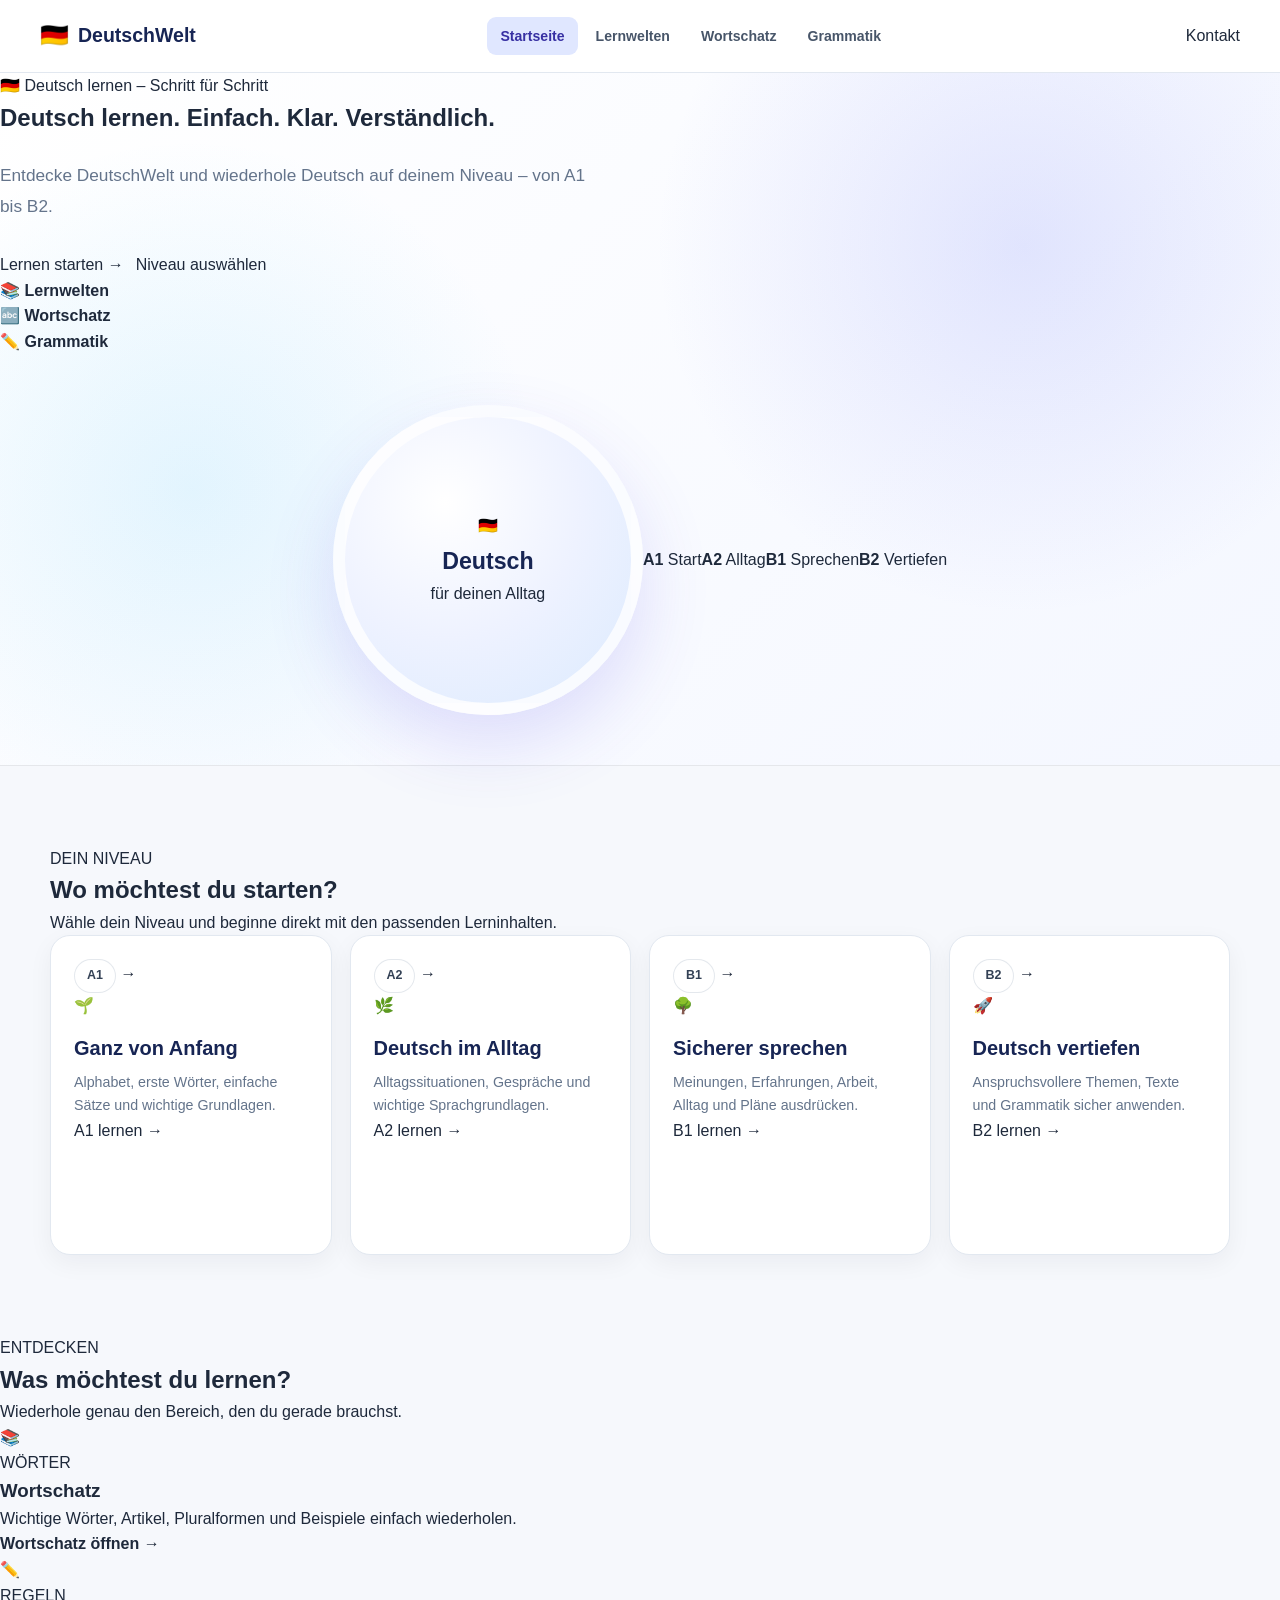
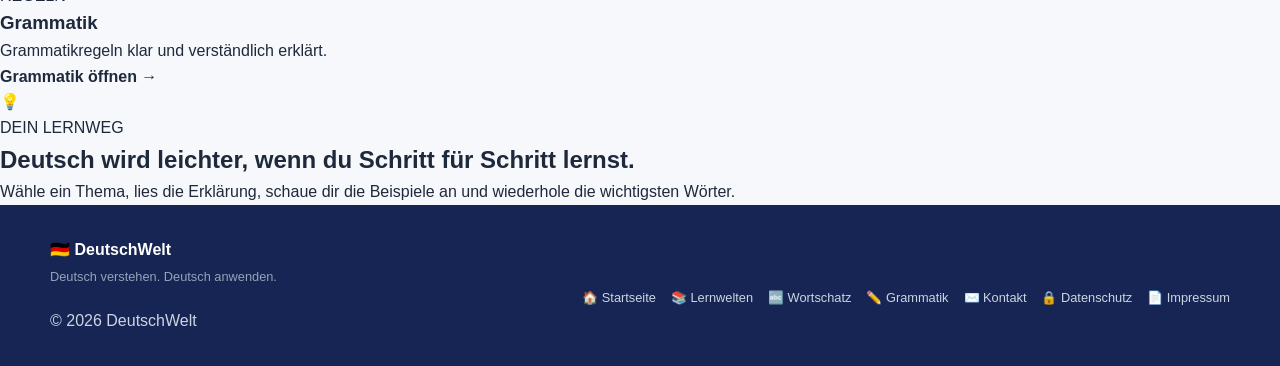
==== commit fc194932: "Refactor index.html to improve structure and clarity" ====
--- a/index.html
+++ b/index.html
@@ -2,636 +2,341 @@
 <html lang="de">
 
 <head>
-
     <meta charset="UTF-8">
-
-    <meta
-        name="viewport"
-        content="width=device-width, initial-scale=1.0"
-    >
-
-    <meta
-        name="description"
-        content="DeutschWelt – Deutsch lernen und wiederholen von A1 bis B2 mit einfachen Erklärungen, Wortschatz und Grammatik."
-    >
-
-    <meta
-        name="robots"
-        content="index, follow"
-    >
-
-    <link
-        rel="canonical"
-        href="https://swathi26-jella.github.io/Deutsch_Welt/index.html"
-    >
-
-    <title>
-        DeutschWelt – Deutsch lernen von A1 bis B2
-    </title>
-
-    <link
-        rel="stylesheet"
-        href="style.css"
-    >
-
+    <meta name="viewport" content="width=device-width, initial-scale=1.0">
+
+    <meta name="description"
+          content="DeutschWelt – Deutsch lernen und wiederholen von A1 bis B2 mit einfachen Erklärungen, Wortschatz und Grammatik.">
+
+    <meta name="robots" content="index, follow">
+
+    <link rel="canonical"
+          href="https://swathi26-jella.github.io/Deutsch_Welt/index.html">
+
+    <title>DeutschWelt – Deutsch lernen von A1 bis B2</title>
+
+    <link rel="stylesheet" href="style.css">
 </head>
 
-
-<body>
-
-
-<!-- ==================================================
-     HEADER
-================================================== -->
-
-<header class="home-header">
-
-    <div class="home-header-inner">
-
-        <a
-            href="index.html"
-            class="home-logo"
-            aria-label="DeutschWelt Startseite"
-        >
-
-            <span class="home-logo-icon">
-                🇩🇪
-            </span>
-
-            <span class="home-logo-name">
-                Deutsch<span>Welt</span>
-            </span>
-
+<body class="home-page">
+
+<header class="site-header">
+    <div class="header-inner">
+
+        <a href="index.html" class="logo">
+            <span class="logo-icon">🇩🇪</span>
+            <span>Deutsch<span class="logo-accent">Welt</span></span>
         </a>
 
-
-        <nav
-            class="home-nav"
-            aria-label="Hauptnavigation"
-        >
-
-            <a href="lernen.html?level=A1">
-                Lernwelten
-            </a>
-
-            <a href="wortschatz.html">
-                Wortschatz
-            </a>
-
-            <a href="grammatik.html">
-                Grammatik
-            </a>
-
+        <nav class="main-nav" aria-label="Hauptnavigation">
+            <a href="index.html" class="active">Startseite</a>
+            <a href="lernen.html?level=A1">Lernwelten</a>
+            <a href="wortschatz.html">Wortschatz</a>
+            <a href="grammatik.html">Grammatik</a>
         </nav>
 
+        <a href="kontakt.html" class="header-contact">
+            Kontakt
+        </a>
+
     </div>
-
 </header>
 
 
-
-<!-- ==================================================
-     MAIN
-================================================== -->
-
-<main class="home-main">
-
-
-    <!-- HERO -->
+<main>
 
     <section class="hero-section">
 
-        <div class="hero-inner">
-
-
-            <div class="hero-copy">
-
-                <div class="hero-kicker">
-                    🇩🇪 DEUTSCH LERNEN
-                </div>
-
-
-                <h1>
-                    Deutsch lernen
-                    <span>
-                        Schritt für Schritt.
-                    </span>
-                </h1>
-
-
-                <p class="hero-description">
-                    Einfache Erklärungen, wichtige Wörter
-                    und verständliche Grammatik –
-                    von A1 bis B2.
-                </p>
-
-
-                <div class="hero-buttons">
-
-                    <a
-                        href="lernen.html?level=A1"
-                        class="button-primary"
-                    >
-                        Lernen starten
-                        <span>→</span>
-                    </a>
-
-
-                    <a
-                        href="#levels"
-                        class="button-secondary"
-                    >
-                        Niveau auswählen
-                    </a>
-
-                </div>
-
-
-                <div class="hero-benefits">
-
-                    <span>
-                        ✓ Einfach erklärt
-                    </span>
-
-                    <span>
-                        ✓ A1–B2
-                    </span>
-
-                    <span>
-                        ✓ Wortschatz
-                    </span>
-
-                    <span>
-                        ✓ Grammatik
-                    </span>
-
-                </div>
-
-            </div>
-
-
-
-            <div class="hero-visual">
-
-                <div class="hero-main-circle">
-
-                    <div class="hero-german-flag">
-                        🇩🇪
-                    </div>
-
-                    <strong>
-                        Deutsch
-                    </strong>
-
-                    <small>
-                        A1 · A2 · B1 · B2
-                    </small>
-
-                </div>
-
-
-                <div class="hero-floating hero-floating-a1">
-                    <strong>A1</strong>
-                    <span>Grundlagen</span>
-                </div>
-
-
-                <div class="hero-floating hero-floating-b1">
-                    <strong>B1</strong>
-                    <span>Selbstständig</span>
-                </div>
-
-
-                <div class="hero-floating hero-floating-book">
-                    📚
-                </div>
-
-            </div>
-
+        <div class="hero-content">
+
+            <div class="hero-badge">
+                🇩🇪 Deutsch lernen – Schritt für Schritt
+            </div>
+
+            <h1>
+                Deutsch lernen.
+                <span>Einfach. Klar. Verständlich.</span>
+            </h1>
+
+            <p class="hero-description">
+                Entdecke DeutschWelt und wiederhole Deutsch auf
+                deinem Niveau – von A1 bis B2.
+            </p>
+
+            <div class="hero-buttons">
+                <a href="lernen.html?level=A1" class="btn btn-primary">
+                    Lernen starten <span>→</span>
+                </a>
+
+                <a href="#levels" class="btn btn-light">
+                    Niveau auswählen
+                </a>
+            </div>
+
+            <div class="hero-highlights">
+                <div>
+                    <span>📚</span>
+                    <strong>Lernwelten</strong>
+                </div>
+
+                <div>
+                    <span>🔤</span>
+                    <strong>Wortschatz</strong>
+                </div>
+
+                <div>
+                    <span>✏️</span>
+                    <strong>Grammatik</strong>
+                </div>
+            </div>
+
+        </div>
+
+
+        <div class="hero-visual">
+
+            <div class="hero-main-circle">
+                <div>🇩🇪</div>
+                <strong>Deutsch</strong>
+                <span>für deinen Alltag</span>
+            </div>
+
+            <div class="floating-level floating-a1">
+                <strong>A1</strong>
+                <span>Start</span>
+            </div>
+
+            <div class="floating-level floating-a2">
+                <strong>A2</strong>
+                <span>Alltag</span>
+            </div>
+
+            <div class="floating-level floating-b1">
+                <strong>B1</strong>
+                <span>Sprechen</span>
+            </div>
+
+            <div class="floating-level floating-b2">
+                <strong>B2</strong>
+                <span>Vertiefen</span>
+            </div>
 
         </div>
 
     </section>
 
 
-
-    <!-- LEVELS -->
-
-    <section
-        class="levels-section"
-        id="levels"
-    >
-
-        <div class="section-intro">
-
-            <span>
-                DEIN NIVEAU
-            </span>
-
-            <h2>
-                Wo möchtest du starten?
-            </h2>
-
+    <section class="levels-section page-container" id="levels">
+
+        <div class="section-title">
+            <span>DEIN NIVEAU</span>
+            <h2>Wo möchtest du starten?</h2>
             <p>
-                Wähle dein Niveau und entdecke
-                passende Lerninhalte.
-            </p>
-
+                Wähle dein Niveau und beginne direkt mit den passenden Lerninhalten.
+            </p>
         </div>
 
 
         <div class="level-grid">
 
-
-            <!-- A1 -->
-
-            <a
-                href="lernen.html?level=A1"
-                class="level-card level-a1"
-            >
-
-                <div class="level-card-head">
-
-                    <span class="level-badge">
-                        A1
-                    </span>
-
-                    <span class="level-card-arrow">
-                        →
-                    </span>
-
-                </div>
-
-
-                <div class="level-emoji">
-                    🌱
-                </div>
-
-
-                <h3>
-                    Ganz von Anfang
-                </h3>
-
+            <a href="lernen.html?level=A1" class="level-card level-a1-card">
+                <div class="level-card-top">
+                    <span class="level-badge">A1</span>
+                    <span class="level-arrow">→</span>
+                </div>
+
+                <div class="level-icon">🌱</div>
+
+                <h3>Ganz von Anfang</h3>
 
                 <p>
-                    Alphabet, erste Wörter,
-                    einfache Sätze und Grundlagen.
-                </p>
-
-
-                <div class="level-card-bottom">
-                    A1 lernen →
-                </div>
-
-            </a>
-
-
-
-            <!-- A2 -->
-
-            <a
-                href="lernen.html?level=A2"
-                class="level-card level-a2"
-            >
-
-                <div class="level-card-head">
-
-                    <span class="level-badge">
-                        A2
-                    </span>
-
-                    <span class="level-card-arrow">
-                        →
-                    </span>
-
-                </div>
-
-
-                <div class="level-emoji">
-                    🌿
-                </div>
-
-
-                <h3>
-                    Im Alltag
-                </h3>
-
-
-                <p>
-                    Gespräche, Alltagssituationen
+                    Alphabet, erste Wörter, einfache Sätze
                     und wichtige Grundlagen.
                 </p>
 
-
-                <div class="level-card-bottom">
+                <span class="card-link">
+                    A1 lernen →
+                </span>
+            </a>
+
+
+            <a href="lernen.html?level=A2" class="level-card level-a2-card">
+                <div class="level-card-top">
+                    <span class="level-badge">A2</span>
+                    <span class="level-arrow">→</span>
+                </div>
+
+                <div class="level-icon">🌿</div>
+
+                <h3>Deutsch im Alltag</h3>
+
+                <p>
+                    Alltagssituationen, Gespräche und
+                    wichtige Sprachgrundlagen.
+                </p>
+
+                <span class="card-link">
                     A2 lernen →
-                </div>
-
-            </a>
-
-
-
-            <!-- B1 -->
-
-            <a
-                href="lernen.html?level=B1"
-                class="level-card level-b1"
-            >
-
-                <div class="level-card-head">
-
-                    <span class="level-badge">
-                        B1
-                    </span>
-
-                    <span class="level-card-arrow">
-                        →
-                    </span>
-
-                </div>
-
-
-                <div class="level-emoji">
-                    🌳
-                </div>
-
-
-                <h3>
-                    Sicherer sprechen
-                </h3>
-
+                </span>
+            </a>
+
+
+            <a href="lernen.html?level=B1" class="level-card level-b1-card">
+                <div class="level-card-top">
+                    <span class="level-badge">B1</span>
+                    <span class="level-arrow">→</span>
+                </div>
+
+                <div class="level-icon">🌳</div>
+
+                <h3>Sicherer sprechen</h3>
 
                 <p>
-                    Meinungen, Erfahrungen,
-                    Arbeit und Alltag ausdrücken.
+                    Meinungen, Erfahrungen, Arbeit,
+                    Alltag und Pläne ausdrücken.
                 </p>
 
-
-                <div class="level-card-bottom">
+                <span class="card-link">
                     B1 lernen →
-                </div>
-
-            </a>
-
-
-
-            <!-- B2 -->
-
-            <a
-                href="lernen.html?level=B2"
-                class="level-card level-b2"
-            >
-
-                <div class="level-card-head">
-
-                    <span class="level-badge">
-                        B2
-                    </span>
-
-                    <span class="level-card-arrow">
-                        →
-                    </span>
-
-                </div>
-
-
-                <div class="level-emoji">
-                    🚀
-                </div>
-
-
-                <h3>
-                    Deutsch vertiefen
-                </h3>
-
+                </span>
+            </a>
+
+
+            <a href="lernen.html?level=B2" class="level-card level-b2-card">
+                <div class="level-card-top">
+                    <span class="level-badge">B2</span>
+                    <span class="level-arrow">→</span>
+                </div>
+
+                <div class="level-icon">🚀</div>
+
+                <h3>Deutsch vertiefen</h3>
 
                 <p>
-                    Anspruchsvollere Themen,
-                    Texte und Grammatik.
+                    Anspruchsvollere Themen, Texte und
+                    Grammatik sicher anwenden.
                 </p>
 
-
-                <div class="level-card-bottom">
+                <span class="card-link">
                     B2 lernen →
-                </div>
-
-            </a>
-
+                </span>
+            </a>
 
         </div>
 
     </section>
 
 
-
-    <!-- LEARNING AREAS -->
-
-    <section class="areas-section">
-
-        <div class="section-intro">
-
-            <span>
-                LERNBEREICHE
-            </span>
+    <section class="tools-section page-container">
+
+        <div class="section-title">
+            <span>ENTDECKEN</span>
+            <h2>Was möchtest du lernen?</h2>
+            <p>
+                Wiederhole genau den Bereich, den du gerade brauchst.
+            </p>
+        </div>
+
+
+        <div class="tools-grid">
+
+            <a href="wortschatz.html" class="large-tool-card vocabulary-tool">
+                <div class="large-tool-icon">📚</div>
+
+                <div>
+                    <span class="tool-label">WÖRTER</span>
+                    <h3>Wortschatz</h3>
+
+                    <p>
+                        Wichtige Wörter, Artikel, Pluralformen
+                        und Beispiele einfach wiederholen.
+                    </p>
+
+                    <strong>Wortschatz öffnen →</strong>
+                </div>
+            </a>
+
+
+            <a href="grammatik.html" class="large-tool-card grammar-tool">
+                <div class="large-tool-icon">✏️</div>
+
+                <div>
+                    <span class="tool-label">REGELN</span>
+                    <h3>Grammatik</h3>
+
+                    <p>
+                        Grammatikregeln klar und verständlich
+                        erklärt.
+                    </p>
+
+                    <strong>Grammatik öffnen →</strong>
+                </div>
+            </a>
+
+        </div>
+
+    </section>
+
+
+    <section class="home-message page-container">
+
+        <div class="message-icon">💡</div>
+
+        <div>
+            <span>DEIN LERNWEG</span>
 
             <h2>
-                Was möchtest du wiederholen?
+                Deutsch wird leichter,
+                wenn du Schritt für Schritt lernst.
             </h2>
 
             <p>
-                Finde schnell den Bereich,
-                den du gerade brauchst.
-            </p>
-
-        </div>
-
-
-        <div class="area-grid">
-
-
-            <a
-                href="lernen.html?level=A1"
-                class="area-card area-learning"
-            >
-
-                <div class="area-icon">
-                    📖
-                </div>
-
-                <div>
-
-                    <h3>
-                        Lernwelten
-                    </h3>
-
-                    <p>
-                        Themen Schritt für Schritt
-                        mit Erklärungen und Beispielen.
-                    </p>
-
-                    <strong>
-                        Lernwelten öffnen →
-                    </strong>
-
-                </div>
-
-            </a>
-
-
-
-            <a
-                href="wortschatz.html"
-                class="area-card area-vocabulary"
-            >
-
-                <div class="area-icon">
-                    📚
-                </div>
-
-                <div>
-
-                    <h3>
-                        Wortschatz
-                    </h3>
-
-                    <p>
-                        Wörter, Artikel, Plural,
-                        Bedeutungen und Beispiele.
-                    </p>
-
-                    <strong>
-                        Wortschatz öffnen →
-                    </strong>
-
-                </div>
-
-            </a>
-
-
-
-            <a
-                href="grammatik.html"
-                class="area-card area-grammar"
-            >
-
-                <div class="area-icon">
-                    ✏️
-                </div>
-
-                <div>
-
-                    <h3>
-                        Grammatik
-                    </h3>
-
-                    <p>
-                        Grammatikregeln einfach
-                        und verständlich erklärt.
-                    </p>
-
-                    <strong>
-                        Grammatik öffnen →
-                    </strong>
-
-                </div>
-
-            </a>
-
+                Wähle ein Thema, lies die Erklärung,
+                schaue dir die Beispiele an und wiederhole
+                die wichtigsten Wörter.
+            </p>
         </div>
 
     </section>
 
-
-
-    <!-- FINAL MESSAGE -->
-
-    <section class="home-tip">
-
-        <div class="home-tip-icon">
-            💡
-        </div>
-
-        <div>
-
-            <h2>
-                Lernen muss nicht kompliziert sein.
-            </h2>
-
-            <p>
-                Wähle ein Niveau, öffne ein Thema
-                und lerne Schritt für Schritt.
-            </p>
-
-        </div>
-
-    </section>
-
-
 </main>
 
 
-
-<!-- ==================================================
-     FOOTER
-================================================== -->
-
-<footer class="home-footer">
-
-    <div class="home-footer-inner">
-
+<footer class="site-footer">
+
+    <div class="footer-inner">
 
         <div class="footer-brand">
-
-            <a href="index.html">
+            <a href="index.html" class="footer-logo">
                 🇩🇪 DeutschWelt
             </a>
 
             <p>
                 Deutsch verstehen. Deutsch anwenden.
             </p>
-
         </div>
 
 
         <div class="footer-navigation">
 
-            <a href="lernen.html?level=A1">
-                Lernwelten
-            </a>
-
-            <a href="wortschatz.html">
-                Wortschatz
-            </a>
-
-            <a href="grammatik.html">
-                Grammatik
-            </a>
-
-            <a href="kontakt.html">
-                Kontakt
-            </a>
-
-            <a href="datenschutz.html">
-                Datenschutz
-            </a>
-
-            <a href="impressum.html">
-                Impressum
-            </a>
-
-        </div>
-
-
-        <div class="footer-copyright">
+            <a href="index.html">🏠 Startseite</a>
+            <a href="lernen.html?level=A1">📚 Lernwelten</a>
+            <a href="wortschatz.html">🔤 Wortschatz</a>
+            <a href="grammatik.html">✏️ Grammatik</a>
+            <a href="kontakt.html">✉️ Kontakt</a>
+            <a href="datenschutz.html">🔒 Datenschutz</a>
+            <a href="impressum.html">📄 Impressum</a>
+
+        </div>
+
+
+        <div class="footer-bottom">
             © 2026 DeutschWelt
         </div>
 
-
     </div>
 
 </footer>
 
-
 </body>
-
 </html>
--- a/style.css
+++ b/style.css
@@ -1,11 +1,6 @@
 /* ======================================================
    DEUTSCHWELT
-   FINAL WEBSITE DESIGN
-====================================================== */
-
-
-/* ======================================================
-   RESET
+   FINAL CLEAN DESIGN
 ====================================================== */
 
 * {
@@ -14,47 +9,32 @@
     padding: 0;
 }
 
-
 html {
     scroll-behavior: smooth;
 }
-
 
 body {
     font-family:
         Inter,
-        -apple-system,
-        BlinkMacSystemFont,
         "Segoe UI",
         Roboto,
         Arial,
         sans-serif;
 
-    background: #f7f9fc;
-
+    background: #f6f8fc;
     color: #1e293b;
-
     line-height: 1.6;
 }
-
 
 a {
     color: inherit;
     text-decoration: none;
 }
 
-
 button {
     font: inherit;
     cursor: pointer;
 }
-
-
-img {
-    max-width: 100%;
-    display: block;
-}
-
 
 ::selection {
     background: #c7d2fe;
@@ -71,105 +51,70 @@
     top: 0;
     z-index: 1000;
 
-    background: rgba(255, 255, 255, 0.94);
-
-    border-bottom: 1px solid #e5e7eb;
+    background: rgba(255,255,255,.94);
+    border-bottom: 1px solid #e2e8f0;
 
     backdrop-filter: blur(16px);
 }
-
 
 .home-header-inner {
     width: min(1180px, calc(100% - 40px));
-
     min-height: 76px;
-
-    margin: 0 auto;
-
-    display: flex;
-
-    align-items: center;
-
+    margin: auto;
+
+    display: flex;
+    align-items: center;
     justify-content: space-between;
-
     gap: 30px;
 }
 
-
 .home-logo {
     display: flex;
-
-    align-items: center;
-
+    align-items: center;
     gap: 10px;
-
-    white-space: nowrap;
-}
-
-
-.home-logo-flag {
-    display: flex;
-
-    align-items: center;
-
+}
+
+.home-logo-icon {
+    width: 42px;
+    height: 42px;
+
+    display: flex;
+    align-items: center;
     justify-content: center;
 
-    width: 40px;
-    height: 40px;
-
-    background: #f1f5f9;
-
-    border-radius: 12px;
-
-    font-size: 1.45rem;
-}
-
-
-.home-logo-text {
+    background: #eef2ff;
+    border-radius: 13px;
+
+    font-size: 1.5rem;
+}
+
+.home-logo-name {
     color: #172554;
-
-    font-size: 1.3rem;
-
+    font-size: 1.35rem;
     font-weight: 850;
-
-    letter-spacing: -0.02em;
-}
-
-
-.home-logo-text span {
+}
+
+.home-logo-name span {
     color: #4f46e5;
 }
 
-
 .home-nav {
     display: flex;
-
-    align-items: center;
-
+    align-items: center;
     gap: 5px;
 }
-
 
 .home-nav a {
     padding: 9px 14px;
-
     border-radius: 10px;
 
     color: #475569;
-
-    font-size: 0.93rem;
-
-    font-weight: 650;
-
-    transition:
-        background 0.2s ease,
-        color 0.2s ease;
-}
-
+    font-size: .9rem;
+    font-weight: 700;
+}
 
 .home-nav a:hover {
     background: #eef2ff;
-
     color: #3730a3;
 }
 
@@ -187,228 +132,158 @@
    HERO
 ====================================================== */
 
-.home-hero {
+.hero-section {
     position: relative;
 
+    background:
+        radial-gradient(
+            circle at 80% 25%,
+            rgba(129,140,248,.20),
+            transparent 32%
+        ),
+        radial-gradient(
+            circle at 15% 60%,
+            rgba(56,189,248,.13),
+            transparent 30%
+        ),
+        linear-gradient(
+            135deg,
+            #ffffff 0%,
+            #f4f7ff 100%
+        );
+
+    border-bottom: 1px solid #e5e7eb;
+}
+
+.hero-inner {
     width: min(1180px, calc(100% - 40px));
-
-    min-height: 520px;
-
-    margin: 0 auto;
-
-    padding: 75px 0 70px;
+    min-height: 570px;
+
+    margin: auto;
 
     display: grid;
-
-    grid-template-columns:
-        minmax(0, 1.15fr)
-        minmax(360px, 0.85fr);
-
-    align-items: center;
-
-    gap: 55px;
-}
-
-
-.home-hero::before {
-    content: "";
-
-    position: absolute;
-
-    top: -180px;
-    left: -180px;
-
-    width: 450px;
-    height: 450px;
+    grid-template-columns: 1.05fr .95fr;
+
+    align-items: center;
+
+    gap: 50px;
+
+    padding: 70px 0;
+}
+
+.hero-copy {
+    max-width: 650px;
+}
+
+.hero-kicker {
+    display: inline-flex;
+
+    padding: 8px 14px;
 
     background: #eef2ff;
-
-    border-radius: 50%;
-
-    z-index: -1;
-}
-
-
-.hero-content {
-    max-width: 680px;
-}
-
-
-.hero-badge {
+    border: 1px solid #c7d2fe;
+
+    border-radius: 999px;
+
+    color: #4338ca;
+
+    font-size: .76rem;
+    font-weight: 850;
+
+    letter-spacing: .09em;
+}
+
+.hero-copy h1 {
+    margin-top: 20px;
+
+    color: #172554;
+
+    font-size: clamp(2.8rem, 6vw, 5rem);
+
+    line-height: 1.02;
+    letter-spacing: -.055em;
+}
+
+.hero-copy h1 span {
+    display: block;
+    color: #4f46e5;
+}
+
+.hero-description {
+    max-width: 610px;
+
+    margin-top: 23px;
+
+    color: #64748b;
+
+    font-size: 1.08rem;
+    line-height: 1.8;
+}
+
+.hero-buttons {
+    display: flex;
+    flex-wrap: wrap;
+    gap: 12px;
+
+    margin-top: 30px;
+}
+
+.button-primary,
+.button-secondary {
+    min-height: 49px;
+
     display: inline-flex;
-
-    align-items: center;
-
-    gap: 7px;
-
-    margin-bottom: 20px;
-
-    padding: 8px 14px;
-
-    background: #eef2ff;
-
-    border: 1px solid #c7d2fe;
-
-    border-radius: 999px;
-
-    color: #4338ca;
-
-    font-size: 0.84rem;
-
-    font-weight: 750;
-}
-
-
-.hero-content h1 {
-    max-width: 700px;
-
-    color: #172554;
-
-    font-size: clamp(
-        2.7rem,
-        6vw,
-        5rem
-    );
-
-    line-height: 1.02;
-
-    letter-spacing: -0.055em;
-}
-
-
-.hero-content h1 span {
-    display: block;
-
-    color: #4f46e5;
-}
-
-
-.hero-text {
-    max-width: 610px;
-
-    margin-top: 24px;
+    align-items: center;
+    justify-content: center;
+    gap: 10px;
+
+    padding: 12px 21px;
+
+    border-radius: 12px;
+
+    font-weight: 800;
+
+    transition:
+        transform .2s ease,
+        box-shadow .2s ease,
+        background .2s ease;
+}
+
+.button-primary {
+    background: #4f46e5;
+    color: white;
+
+    box-shadow:
+        0 12px 25px rgba(79,70,229,.25);
+}
+
+.button-primary:hover {
+    background: #4338ca;
+    transform: translateY(-2px);
+}
+
+.button-secondary {
+    background: white;
+    border: 1px solid #dbe3ef;
+    color: #334155;
+}
+
+.button-secondary:hover {
+    background: #f8fafc;
+    transform: translateY(-2px);
+}
+
+.hero-benefits {
+    display: flex;
+    flex-wrap: wrap;
+    gap: 17px;
+
+    margin-top: 28px;
 
     color: #64748b;
 
-    font-size: 1.1rem;
-
-    line-height: 1.8;
-}
-
-
-.hero-actions {
-    display: flex;
-
-    align-items: center;
-
-    gap: 12px;
-
-    margin-top: 30px;
-
-    flex-wrap: wrap;
-}
-
-
-.hero-primary-button,
-.hero-secondary-button {
-    display: inline-flex;
-
-    align-items: center;
-
-    justify-content: center;
-
-    gap: 12px;
-
-    min-height: 48px;
-
-    padding: 12px 20px;
-
-    border-radius: 12px;
-
-    font-weight: 750;
-
-    transition:
-        transform 0.2s ease,
-        box-shadow 0.2s ease,
-        background 0.2s ease;
-}
-
-
-.hero-primary-button {
-    background: #4f46e5;
-
-    color: #ffffff;
-
-    box-shadow:
-        0 10px 22px rgba(79, 70, 229, 0.25);
-}
-
-
-.hero-primary-button:hover {
-    background: #4338ca;
-
-    transform: translateY(-2px);
-
-    box-shadow:
-        0 14px 28px rgba(79, 70, 229, 0.3);
-}
-
-
-.hero-primary-button span {
-    font-size: 1.15rem;
-}
-
-
-.hero-secondary-button {
-    background: #ffffff;
-
-    border: 1px solid #dbe3ef;
-
-    color: #334155;
-}
-
-
-.hero-secondary-button:hover {
-    background: #f8fafc;
-
-    transform: translateY(-2px);
-}
-
-
-/* ======================================================
-   HERO FEATURES
-====================================================== */
-
-.hero-features {
-    display: flex;
-
-    align-items: center;
-
-    gap: 18px;
-
-    margin-top: 30px;
-
-    flex-wrap: wrap;
-}
-
-
-.hero-feature {
-    display: flex;
-
-    align-items: center;
-
-    gap: 7px;
-
-    color: #64748b;
-
-    font-size: 0.88rem;
-
-    font-weight: 650;
-}
-
-
-.hero-feature-icon {
-    font-size: 1rem;
+    font-size: .84rem;
+    font-weight: 700;
 }
 
 
@@ -422,21 +297,17 @@
     min-height: 410px;
 
     display: flex;
-
-    align-items: center;
-
+    align-items: center;
     justify-content: center;
 }
 
-
-.hero-circle {
+.hero-main-circle {
     width: 310px;
     height: 310px;
 
     display: flex;
-
-    align-items: center;
-
+    flex-direction: column;
+    align-items: center;
     justify-content: center;
 
     border-radius: 50%;
@@ -444,162 +315,144 @@
     background:
         radial-gradient(
             circle at 35% 30%,
-            #ffffff 0,
-            #eef2ff 38%,
-            #e0e7ff 100%
+            white,
+            #eef2ff 50%,
+            #dbeafe
         );
 
+    border: 12px solid rgba(255,255,255,.8);
+
     box-shadow:
-        0 30px 70px rgba(79, 70, 229, 0.16);
-}
-
-
-.hero-flag {
-    font-size: 7rem;
+        0 30px 70px rgba(79,70,229,.16);
+}
+
+.hero-german-flag {
+    font-size: 6.2rem;
 
     filter:
         drop-shadow(
-            0 15px 20px rgba(15, 23, 42, 0.12)
+            0 10px 12px rgba(15,23,42,.1)
         );
 }
 
-
-.floating-card {
+.hero-main-circle strong {
+    margin-top: 5px;
+
+    color: #172554;
+
+    font-size: 1.45rem;
+}
+
+.hero-main-circle small {
+    margin-top: 3px;
+
+    color: #64748b;
+
+    font-weight: 700;
+}
+
+.hero-floating {
     position: absolute;
 
-    display: flex;
-
+    padding: 13px 17px;
+
+    display: flex;
     flex-direction: column;
 
-    gap: 2px;
-
-    padding: 13px 17px;
-
-    background: #ffffff;
-
-    border: 1px solid #e5e7eb;
-
+    background: white;
+
+    border: 1px solid #e2e8f0;
     border-radius: 14px;
 
     box-shadow:
-        0 15px 35px rgba(15, 23, 42, 0.1);
-
-    color: #172554;
-
-    animation:
-        floatCard 4s ease-in-out infinite;
-}
-
-
-.floating-card span {
-    font-size: 1.2rem;
-
-    font-weight: 850;
-}
-
-
-.floating-card small {
+        0 15px 35px rgba(15,23,42,.10);
+}
+
+.hero-floating strong {
+    color: #312e81;
+    font-size: 1.15rem;
+}
+
+.hero-floating span {
     color: #64748b;
-
-    font-size: 0.72rem;
-
-    font-weight: 600;
-}
-
-
-.floating-card-one {
-    top: 45px;
-    left: 5px;
-}
-
-
-.floating-card-two {
+    font-size: .73rem;
+    font-weight: 650;
+}
+
+.hero-floating-a1 {
+    top: 35px;
+    left: 10px;
+}
+
+.hero-floating-b1 {
     right: 0;
-    bottom: 70px;
-
-    animation-delay: 0.8s;
-}
-
-
-.floating-card-three {
-    left: 35px;
-    bottom: 25px;
-
-    animation-delay: 1.4s;
-}
-
-
-@keyframes floatCard {
-
-    0%,
-    100% {
+    bottom: 55px;
+}
+
+.hero-floating-book {
+    left: 55px;
+    bottom: 20px;
+
+    padding: 13px;
+
+    font-size: 1.35rem;
+
+    animation: floating 4s ease-in-out infinite;
+}
+
+@keyframes floating {
+    0%,100% {
         transform: translateY(0);
     }
 
     50% {
         transform: translateY(-8px);
     }
-
 }
 
 
 /* ======================================================
-   SECTIONS
+   SECTION INTRO
 ====================================================== */
 
 .levels-section,
-.tools-section {
+.areas-section {
     width: min(1180px, calc(100% - 40px));
-
-    margin: 0 auto;
-
-    padding: 75px 0;
-}
-
-
-.section-heading {
-    max-width: 650px;
-
+    margin: auto;
+
+    padding: 80px 0;
+}
+
+.section-intro {
+    max-width: 680px;
     margin-bottom: 32px;
 }
 
-
-.section-label {
-    display: inline-block;
-
-    margin-bottom: 9px;
-
+.section-intro > span {
     color: #6366f1;
 
-    font-size: 0.76rem;
-
+    font-size: .74rem;
     font-weight: 850;
 
-    letter-spacing: 0.12em;
-}
-
-
-.section-heading h2 {
+    letter-spacing: .12em;
+}
+
+.section-intro h2 {
+    margin-top: 6px;
+
     color: #172554;
 
-    font-size: clamp(
-        1.8rem,
-        4vw,
-        2.55rem
-    );
+    font-size: clamp(1.9rem,4vw,2.65rem);
 
     line-height: 1.2;
 
-    letter-spacing: -0.035em;
-}
-
-
-.section-heading p {
-    margin-top: 10px;
+    letter-spacing: -.035em;
+}
+
+.section-intro p {
+    margin-top: 9px;
 
     color: #64748b;
-
-    font-size: 0.98rem;
 }
 
 
@@ -607,46 +460,41 @@
    LEVEL CARDS
 ====================================================== */
 
-.level-cards {
+.level-grid {
     display: grid;
 
     grid-template-columns:
-        repeat(4, minmax(0, 1fr));
-
-    gap: 17px;
-}
-
+        repeat(4, minmax(0,1fr));
+
+    gap: 18px;
+}
 
 .level-card {
     position: relative;
 
-    min-height: 315px;
+    min-height: 320px;
 
     padding: 23px;
 
     overflow: hidden;
 
     display: flex;
-
     flex-direction: column;
 
-    background: #ffffff;
-
-    border: 1px solid #e5e7eb;
-
+    background: white;
+
+    border: 1px solid #e2e8f0;
     border-radius: 20px;
 
     box-shadow:
-        0 7px 25px rgba(15, 23, 42, 0.045);
+        0 8px 25px rgba(15,23,42,.05);
 
     transition:
-        transform 0.22s ease,
-        box-shadow 0.22s ease,
-        border-color 0.22s ease;
-}
-
-
-.level-card::after {
+        transform .22s ease,
+        box-shadow .22s ease;
+}
+
+.level-card::before {
     content: "";
 
     position: absolute;
@@ -654,258 +502,224 @@
     right: -45px;
     top: -45px;
 
-    width: 130px;
-    height: 130px;
+    width: 145px;
+    height: 145px;
 
     border-radius: 50%;
 
-    opacity: 0.55;
-}
-
+    opacity: .55;
+}
 
 .level-card:hover {
-    transform: translateY(-6px);
+    transform: translateY(-7px);
 
     box-shadow:
-        0 18px 40px rgba(15, 23, 42, 0.1);
-}
-
-
-.level-a1::after {
-    background: #dcfce7;
-}
-
-
-.level-a2::after {
-    background: #dbeafe;
-}
-
-
-.level-b1::after {
-    background: #fef3c7;
-}
-
-
-.level-b2::after {
-    background: #ede9fe;
-}
-
-
-.level-card-top {
-    display: flex;
-
-    align-items: center;
-
+        0 20px 42px rgba(15,23,42,.11);
+}
+
+.level-a1 {
+    background: linear-gradient(145deg,#fff,#f0fdf4);
+}
+
+.level-a1::before {
+    background: #bbf7d0;
+}
+
+.level-a2 {
+    background: linear-gradient(145deg,#fff,#eff6ff);
+}
+
+.level-a2::before {
+    background: #bfdbfe;
+}
+
+.level-b1 {
+    background: linear-gradient(145deg,#fff,#fffbeb);
+}
+
+.level-b1::before {
+    background: #fde68a;
+}
+
+.level-b2 {
+    background: linear-gradient(145deg,#fff,#f5f3ff);
+}
+
+.level-b2::before {
+    background: #ddd6fe;
+}
+
+.level-card-head {
+    display: flex;
     justify-content: space-between;
-}
-
-
-.level-number {
+    align-items: center;
+}
+
+.level-badge {
     display: inline-flex;
 
-    align-items: center;
-
+    padding: 6px 12px;
+
+    background: rgba(255,255,255,.8);
+
+    border: 1px solid rgba(148,163,184,.25);
+
+    border-radius: 999px;
+
+    color: #334155;
+
+    font-size: .78rem;
+    font-weight: 850;
+}
+
+.level-card-arrow {
+    color: #94a3b8;
+    font-size: 1.2rem;
+}
+
+.level-emoji {
+    margin-top: 30px;
+    font-size: 2.45rem;
+}
+
+.level-card h3 {
+    margin-top: 13px;
+
+    color: #172554;
+
+    font-size: 1.25rem;
+}
+
+.level-card p {
+    margin-top: 7px;
+
+    color: #64748b;
+
+    font-size: .89rem;
+    line-height: 1.65;
+}
+
+.level-card-bottom {
+    margin-top: auto;
+    padding-top: 20px;
+
+    color: #4f46e5;
+
+    font-size: .86rem;
+    font-weight: 850;
+}
+
+
+/* ======================================================
+   AREAS
+====================================================== */
+
+.areas-section {
+    padding-top: 15px;
+}
+
+.area-grid {
+    display: grid;
+
+    grid-template-columns:
+        repeat(3,minmax(0,1fr));
+
+    gap: 18px;
+}
+
+.area-card {
+    display: flex;
+    align-items: flex-start;
+
+    gap: 17px;
+
+    padding: 25px;
+
+    background: white;
+
+    border: 1px solid #e2e8f0;
+    border-radius: 18px;
+
+    box-shadow:
+        0 7px 24px rgba(15,23,42,.045);
+
+    transition:
+        transform .2s ease,
+        box-shadow .2s ease;
+}
+
+.area-card:hover {
+    transform: translateY(-5px);
+
+    box-shadow:
+        0 16px 35px rgba(15,23,42,.09);
+}
+
+.area-icon {
+    width: 58px;
+    height: 58px;
+
+    flex: 0 0 58px;
+
+    display: flex;
+    align-items: center;
     justify-content: center;
 
-    min-width: 52px;
-
-    padding: 6px 11px;
-
-    border-radius: 9px;
-
-    background: #f1f5f9;
-
-    color: #334155;
-
-    font-size: 0.8rem;
-
-    font-weight: 850;
-}
-
-
-.level-arrow {
-    color: #94a3b8;
-
-    font-size: 1.2rem;
-}
-
-
-.level-card-icon {
-    margin-top: 32px;
-
-    font-size: 2.3rem;
-}
-
-
-.level-card h3 {
-    margin-top: 14px;
-
+    border-radius: 15px;
+
+    font-size: 1.7rem;
+}
+
+.area-learning .area-icon {
+    background: #eef2ff;
+}
+
+.area-vocabulary .area-icon {
+    background: #eff6ff;
+}
+
+.area-grammar .area-icon {
+    background: #f5f3ff;
+}
+
+.area-card h3 {
     color: #172554;
-
-    font-size: 1.25rem;
-
-    line-height: 1.25;
-}
-
-
-.level-card p {
-    margin-top: 8px;
+    font-size: 1.12rem;
+}
+
+.area-card p {
+    margin-top: 5px;
 
     color: #64748b;
 
-    font-size: 0.9rem;
-
-    line-height: 1.65;
-}
-
-
-.level-card-link {
-    margin-top: auto;
-
-    padding-top: 22px;
+    font-size: .84rem;
+}
+
+.area-card strong {
+    display: inline-block;
+
+    margin-top: 9px;
 
     color: #4f46e5;
 
-    font-size: 0.88rem;
-
-    font-weight: 800;
-}
-
-
-.level-card-link span {
-    margin-left: 5px;
+    font-size: .8rem;
 }
 
 
 /* ======================================================
-   TOOLS
+   HOME TIP
 ====================================================== */
 
-.tools-section {
-    padding-top: 40px;
-}
-
-
-.tools-grid {
-    display: grid;
-
-    grid-template-columns:
-        repeat(2, minmax(0, 1fr));
-
-    gap: 18px;
-}
-
-
-.tool-card {
-    display: flex;
-
-    align-items: center;
-
-    gap: 20px;
-
-    padding: 25px;
-
-    background: #ffffff;
-
-    border: 1px solid #e5e7eb;
-
-    border-radius: 18px;
-
-    box-shadow:
-        0 7px 25px rgba(15, 23, 42, 0.045);
-
-    transition:
-        transform 0.2s ease,
-        box-shadow 0.2s ease;
-}
-
-
-.tool-card:hover {
-    transform: translateY(-4px);
-
-    box-shadow:
-        0 15px 35px rgba(15, 23, 42, 0.09);
-}
-
-
-.tool-icon {
-    width: 62px;
-    height: 62px;
-
-    flex: 0 0 62px;
-
-    display: flex;
-
-    align-items: center;
-
-    justify-content: center;
-
-    border-radius: 16px;
-
-    font-size: 1.8rem;
-}
-
-
-.vocabulary-icon {
-    background: #eff6ff;
-}
-
-
-.grammar-icon {
-    background: #f5f3ff;
-}
-
-
-.tool-content {
-    min-width: 0;
-}
-
-
-.tool-content h3 {
-    color: #172554;
-
-    font-size: 1.15rem;
-}
-
-
-.tool-content p {
-    margin-top: 5px;
-
-    color: #64748b;
-
-    font-size: 0.88rem;
-}
-
-
-.tool-content span {
-    display: inline-block;
-
-    margin-top: 9px;
-
-    color: #4f46e5;
-
-    font-size: 0.84rem;
-
-    font-weight: 800;
-}
-
-
-/* ======================================================
-   HOME MESSAGE
-====================================================== */
-
-.home-message {
-    width: min(1180px, calc(100% - 40px));
+.home-tip {
+    width: min(1180px,calc(100% - 40px));
 
     margin: 15px auto 80px;
 
-    padding: 27px 30px;
-
-    display: flex;
-
+    padding: 25px 28px;
+
+    display: flex;
     align-items: flex-start;
-
-    gap: 17px;
+    gap: 15px;
 
     background:
         linear-gradient(
@@ -915,282 +729,227 @@
         );
 
     border: 1px solid #dbeafe;
-
-    border-radius: 18px;
-}
-
-
-.home-message-icon {
-    font-size: 1.7rem;
-}
-
-
-.home-message h2 {
+    border-radius: 17px;
+}
+
+.home-tip-icon {
+    font-size: 1.5rem;
+}
+
+.home-tip h2 {
     color: #172554;
-
-    font-size: 1.1rem;
-}
-
-
-.home-message p {
-    margin-top: 5px;
+    font-size: 1.08rem;
+}
+
+.home-tip p {
+    margin-top: 4px;
 
     color: #64748b;
-
-    font-size: 0.9rem;
+    font-size: .87rem;
 }
 
 
 /* ======================================================
-   HOME FOOTER
+   FOOTER
 ====================================================== */
 
-.home-footer {
+.home-footer,
+.site-footer {
     background: #172554;
-
     color: #cbd5e1;
 }
 
+.home-footer-inner,
+.footer-inner {
+    width: min(1180px,calc(100% - 40px));
+
+    margin: auto;
+
+    padding: 32px 0;
+}
 
 .home-footer-inner {
-    width: min(1180px, calc(100% - 40px));
-
-    min-height: 150px;
-
-    margin: 0 auto;
-
-    padding: 32px 0;
-
     display: grid;
 
     grid-template-columns:
-        1fr auto;
-
-    align-items: center;
-
-    gap: 20px;
-}
-
-
-.footer-logo {
-    color: #ffffff;
-
-    font-size: 1.05rem;
-
-    font-weight: 800;
-}
-
+        1fr 1fr;
+
+    gap: 22px;
+}
+
+.footer-brand a {
+    color: white;
+    font-weight: 850;
+}
 
 .footer-brand p {
     margin-top: 5px;
-
     color: #94a3b8;
-
-    font-size: 0.82rem;
-}
-
-
-.footer-links {
-    display: flex;
-
+    font-size: .8rem;
+}
+
+.footer-navigation {
+    display: flex;
     justify-content: flex-end;
-
-    gap: 17px;
-
     flex-wrap: wrap;
-}
-
-
-.footer-links a {
+
+    gap: 15px;
+}
+
+.footer-navigation a {
     color: #cbd5e1;
-
-    font-size: 0.82rem;
-}
-
-
-.footer-links a:hover {
-    color: #ffffff;
-}
-
-
-.footer-copy {
+    font-size: .8rem;
+}
+
+.footer-navigation a:hover {
+    color: white;
+}
+
+.footer-copyright {
     grid-column: 1 / -1;
 
-    padding-top: 18px;
-
-    border-top: 1px solid rgba(255,255,255,0.1);
+    padding-top: 16px;
+
+    border-top: 1px solid rgba(255,255,255,.1);
 
     color: #94a3b8;
 
-    font-size: 0.78rem;
+    font-size: .76rem;
 }
 
 
 /* ======================================================
-   GENERAL SITE HEADER
-   Used by Lernwelten/Wortschatz/Grammatik
+   GENERAL INNER PAGES
 ====================================================== */
 
 .site-header {
     position: sticky;
-
     top: 0;
-
     z-index: 1000;
 
-    background: rgba(255,255,255,0.95);
-
-    border-bottom: 1px solid #e5e7eb;
+    background: rgba(255,255,255,.95);
+
+    border-bottom: 1px solid #e2e8f0;
 
     backdrop-filter: blur(12px);
 }
 
-
 .header-inner {
-    width: min(1200px, calc(100% - 32px));
+    width: min(1200px,calc(100% - 32px));
 
     min-height: 72px;
 
-    margin: 0 auto;
-
-    display: flex;
-
-    align-items: center;
-
+    margin: auto;
+
+    display: flex;
+    align-items: center;
     justify-content: space-between;
 
     gap: 24px;
 }
 
-
 .logo {
-    display: inline-flex;
-
-    align-items: center;
-
-    gap: 10px;
+    display: flex;
+    align-items: center;
+    gap: 9px;
 
     color: #172554;
 
-    font-size: 1.25rem;
-
+    font-size: 1.22rem;
     font-weight: 850;
 }
 
-
 .logo-icon {
-    font-size: 1.5rem;
-}
-
+    font-size: 1.45rem;
+}
 
 .main-nav {
     display: flex;
-
-    align-items: center;
-
+    align-items: center;
     gap: 5px;
-
     flex-wrap: wrap;
 }
 
-
 .main-nav a {
-    padding: 9px 13px;
+    padding: 8px 13px;
 
     border-radius: 9px;
 
     color: #475569;
 
-    font-size: 0.9rem;
-
-    font-weight: 650;
-}
-
+    font-size: .88rem;
+    font-weight: 700;
+}
 
 .main-nav a:hover {
     background: #eef2ff;
-
     color: #3730a3;
 }
-
 
 .main-nav a.active {
     background: #e0e7ff;
-
     color: #3730a3;
 }
 
 
 /* ======================================================
-   LEARNING PAGE
+   LEARNING PAGES
 ====================================================== */
 
 .learning-page {
-    width: min(1200px, calc(100% - 32px));
-
-    margin: 0 auto;
+    width: min(1200px,calc(100% - 32px));
+
+    margin: auto;
 
     padding: 48px 0 70px;
 }
 
-
 .level-header {
-    margin-bottom: 30px;
-}
-
+    margin-bottom: 28px;
+}
 
 .eyebrow {
     display: inline-block;
 
-    margin-bottom: 7px;
-
     color: #6366f1;
 
-    font-size: 0.76rem;
-
+    font-size: .74rem;
     font-weight: 850;
 
-    letter-spacing: 0.1em;
-
+    letter-spacing: .1em;
     text-transform: uppercase;
 }
 
-
 .level-header h1 {
+    margin-top: 6px;
+
     color: #172554;
 
-    font-size: clamp(2rem, 4vw, 3rem);
+    font-size: clamp(2rem,4vw,3rem);
 
     line-height: 1.15;
-
-    letter-spacing: -0.035em;
-}
-
+}
 
 .level-header p {
     max-width: 700px;
 
-    margin-top: 10px;
+    margin-top: 9px;
 
     color: #64748b;
 }
 
-
 .other-levels {
     display: flex;
-
-    gap: 8px;
-
-    margin-top: 22px;
-
     flex-wrap: wrap;
-}
-
+    gap: 7px;
+
+    margin-top: 20px;
+}
 
 .other-levels a {
-    padding: 8px 15px;
-
-    background: #ffffff;
+    padding: 8px 14px;
+
+    background: white;
 
     border: 1px solid #dbe3ef;
 
@@ -1198,98 +957,82 @@
 
     color: #475569;
 
-    font-size: 0.85rem;
-
-    font-weight: 750;
-}
-
+    font-size: .82rem;
+    font-weight: 800;
+}
 
 .other-levels a:hover,
 .other-levels a.selected {
     background: #4f46e5;
-
     border-color: #4f46e5;
-
-    color: #ffffff;
+    color: white;
 }
 
 
 /* ======================================================
-   LERNWELTEN TWO COLUMN
+   LERNWELTEN
 ====================================================== */
 
 .learning-layout {
     display: grid;
 
     grid-template-columns:
-        290px minmax(0, 1fr);
+        290px minmax(0,1fr);
 
     align-items: start;
 
     gap: 25px;
 }
-
 
 .topic-sidebar {
     position: sticky;
 
-    top: 92px;
-
-    max-height:
-        calc(100vh - 112px);
+    top: 90px;
+
+    max-height: calc(100vh - 110px);
 
     overflow-y: auto;
 
-    padding: 17px;
-
-    background: #ffffff;
-
-    border: 1px solid #e5e7eb;
-
+    padding: 16px;
+
+    background: white;
+
+    border: 1px solid #e2e8f0;
     border-radius: 17px;
 
     box-shadow:
-        0 8px 25px rgba(15,23,42,0.05);
-}
-
+        0 8px 25px rgba(15,23,42,.05);
+}
 
 .topic-sidebar::-webkit-scrollbar {
     width: 6px;
 }
 
-
 .topic-sidebar::-webkit-scrollbar-thumb {
     background: #cbd5e1;
-
     border-radius: 10px;
 }
-
 
 .topic-category {
     margin-bottom: 20px;
 }
 
-
 .topic-category h3 {
-    margin-bottom: 8px;
+    margin-bottom: 7px;
 
     color: #64748b;
 
-    font-size: 0.72rem;
-
+    font-size: .7rem;
     font-weight: 850;
 
-    letter-spacing: 0.08em;
-
+    letter-spacing: .08em;
     text-transform: uppercase;
 }
-
 
 .topic-button {
     width: 100%;
 
     display: flex;
-
     align-items: center;
 
     gap: 8px;
@@ -1298,30 +1041,22 @@
 
     padding: 9px 10px;
 
+    background: transparent;
+
     border: 1px solid transparent;
-
     border-radius: 9px;
 
-    background: transparent;
-
     color: #334155;
 
     text-align: left;
 
-    font-size: 0.88rem;
-
-    transition:
-        background 0.18s ease,
-        color 0.18s ease;
-}
-
+    font-size: .86rem;
+}
 
 .topic-button:hover {
     background: #f1f5f9;
-
     color: #3730a3;
 }
-
 
 .topic-button.active {
     background: #eef2ff;
@@ -1330,66 +1065,53 @@
 
     color: #3730a3;
 
-    font-weight: 750;
-}
-
+    font-weight: 800;
+}
 
 .topic-icon {
     width: 23px;
-
     flex: 0 0 23px;
 
     text-align: center;
 }
-
 
 .topic-button-text {
     flex: 1;
-
     min-width: 0;
 }
 
-
 .topic-nav-audio {
-    opacity: 0.65;
-
-    font-size: 0.82rem;
-}
-
+    font-size: .8rem;
+    opacity: .7;
+}
 
 .topic-content-area {
     min-width: 0;
 }
 
-
 .topic-article {
     padding: 34px;
 
-    background: #ffffff;
-
-    border: 1px solid #e5e7eb;
-
+    background: white;
+
+    border: 1px solid #e2e8f0;
     border-radius: 19px;
 
     box-shadow:
-        0 10px 35px rgba(15,23,42,0.055);
-}
-
+        0 10px 35px rgba(15,23,42,.055);
+}
 
 .topic-article-header {
     display: flex;
-
     align-items: flex-start;
 
-    gap: 17px;
-
-    padding-bottom: 25px;
-
-    margin-bottom: 27px;
+    gap: 16px;
+
+    padding-bottom: 24px;
+    margin-bottom: 26px;
 
     border-bottom: 1px solid #e5e7eb;
 }
-
 
 .article-icon {
     width: 60px;
@@ -1398,9 +1120,7 @@
     flex: 0 0 60px;
 
     display: flex;
-
-    align-items: center;
-
+    align-items: center;
     justify-content: center;
 
     background: #eef2ff;
@@ -1410,50 +1130,45 @@
     font-size: 1.7rem;
 }
 
+.topic-title-area {
+    min-width: 0;
+}
+
+.article-category {
+    display: inline-block;
+
+    margin-bottom: 5px;
+
+    color: #6366f1;
+
+    font-size: .7rem;
+    font-weight: 850;
+
+    letter-spacing: .08em;
+    text-transform: uppercase;
+}
 
 .topic-title-area h2,
 .topic-article h2 {
     color: #172554;
 
-    font-size: clamp(1.5rem, 3vw, 2.1rem);
+    font-size: clamp(1.5rem,3vw,2.1rem);
 
     line-height: 1.25;
 }
 
-
-.article-category {
-    display: inline-block;
-
-    margin-bottom: 5px;
-
-    color: #6366f1;
-
-    font-size: 0.72rem;
-
-    font-weight: 850;
-
-    letter-spacing: 0.08em;
-
-    text-transform: uppercase;
-}
-
-
 .article-summary {
-    margin-top: 8px;
-
+    margin-top: 7px;
     color: #64748b;
 }
-
 
 .content-section {
     margin-top: 27px;
 }
 
-
 .content-section.first-section {
     margin-top: 0;
 }
-
 
 .content-section h3,
 .topic-article h3 {
@@ -1461,29 +1176,23 @@
 
     color: #1e293b;
 
-    font-size: 1.05rem;
-}
-
+    font-size: 1.04rem;
+}
 
 .explanation {
     color: #475569;
-
     line-height: 1.85;
 }
-
 
 .content-list {
     list-style: none;
 
     display: grid;
-
     gap: 8px;
 }
 
-
 .content-list li {
     display: flex;
-
     align-items: flex-start;
 
     gap: 8px;
@@ -1493,40 +1202,30 @@
     background: #f8fafc;
 
     border: 1px solid #e5e7eb;
-
     border-radius: 9px;
 
     color: #475569;
 }
-
 
 .content-list li::before {
     content: "✓";
-
     color: #4f46e5;
-
-    font-weight: 800;
-}
-
+    font-weight: 850;
+}
 
 .content-list li > span {
     flex: 1;
 }
-
 
 .pattern-list,
 .example-list {
     display: grid;
-
     gap: 9px;
 }
 
-
 .pattern-box {
     display: flex;
-
-    align-items: center;
-
+    align-items: center;
     justify-content: space-between;
 
     gap: 10px;
@@ -1541,20 +1240,16 @@
 
     color: #312e81;
 
-    font-weight: 650;
-}
-
+    font-weight: 700;
+}
 
 .pattern-box span {
     flex: 1;
 }
 
-
 .example-box {
     display: flex;
-
     align-items: flex-start;
-
     justify-content: space-between;
 
     gap: 10px;
@@ -1569,45 +1264,36 @@
 
     color: #334155;
 }
-
 
 .example-box span {
     flex: 1;
 }
 
-
 .merke-box {
     display: flex;
-
     align-items: flex-start;
 
     gap: 13px;
 
     margin-top: 28px;
-
     padding: 17px;
 
     background: #fffbeb;
 
     border: 1px solid #fde68a;
-
     border-radius: 12px;
 }
-
 
 .merke-icon {
     font-size: 1.3rem;
 }
 
-
 .merke-box strong {
     color: #92400e;
 }
 
-
 .merke-box p {
     margin-top: 4px;
-
     color: #78350f;
 }
 
@@ -1623,9 +1309,7 @@
     flex: 0 0 33px;
 
     display: inline-flex;
-
-    align-items: center;
-
+    align-items: center;
     justify-content: center;
 
     padding: 0;
@@ -1633,18 +1317,13 @@
     background: #eef2ff;
 
     border: 1px solid #c7d2fe;
-
     border-radius: 50%;
 
     color: #3730a3;
-
-    font-size: 0.9rem;
-}
-
+}
 
 .audio-button:hover {
     background: #e0e7ff;
-
     transform: scale(1.05);
 }
 
@@ -1655,87 +1334,67 @@
 
 .level-filter {
     display: flex;
-
+    flex-wrap: wrap;
     gap: 8px;
 
     margin: 20px 0 28px;
-
-    flex-wrap: wrap;
-}
-
+}
 
 .filter-level {
     min-width: 56px;
 
     padding: 9px 16px;
 
-    background: #ffffff;
+    background: white;
 
     border: 1px solid #dbe3ef;
-
     border-radius: 9px;
 
     color: #475569;
 
-    font-weight: 800;
-}
-
+    font-weight: 850;
+}
 
 .filter-level.active {
     background: #4f46e5;
-
     border-color: #4f46e5;
-
-    color: #ffffff;
-}
-
-
-.vocabulary-page-content {
-    width: 100%;
-}
-
+    color: white;
+}
 
 .vocabulary-category {
     margin-bottom: 35px;
 }
 
-
 .vocabulary-category h2 {
     margin-bottom: 15px;
 
     color: #172554;
-
     font-size: 1.35rem;
 }
-
 
 .vocabulary-grid {
     display: grid;
 
     grid-template-columns:
-        repeat(3, minmax(0, 1fr));
+        repeat(3,minmax(0,1fr));
 
     gap: 15px;
 }
-
 
 .vocabulary-card {
     padding: 19px;
 
-    background: #ffffff;
-
-    border: 1px solid #e5e7eb;
-
+    background: white;
+
+    border: 1px solid #e2e8f0;
     border-radius: 15px;
 
     box-shadow:
-        0 6px 20px rgba(15,23,42,0.04);
-}
-
+        0 6px 20px rgba(15,23,42,.04);
+}
 
 .vocabulary-word {
     display: flex;
-
     align-items: center;
 
     gap: 5px;
@@ -1746,66 +1405,50 @@
 
     font-size: 1.1rem;
 }
-
 
 .vocabulary-word strong {
     margin-right: auto;
 }
 
-
 .vocabulary-article {
     color: #6366f1;
-
-    font-weight: 800;
-}
-
+    font-weight: 850;
+}
 
 .vocabulary-plural {
     display: flex;
-
-    align-items: center;
-
+    align-items: center;
     justify-content: space-between;
 
-    gap: 8px;
-
     color: #64748b;
 
-    font-size: 0.85rem;
-}
-
+    font-size: .85rem;
+}
 
 .vocabulary-meaning {
     margin-top: 10px;
-
     color: #475569;
 }
 
-
 .vocabulary-example {
     display: flex;
 
-    align-items: flex-start;
-
     gap: 9px;
 
     margin-top: 12px;
-
     padding-top: 11px;
 
     border-top: 1px solid #e5e7eb;
 
     color: #334155;
 
-    font-size: 0.88rem;
-}
-
+    font-size: .88rem;
+}
 
 .vocabulary-example span {
     flex: 1;
 }
 
-
 .vocabulary-note {
     margin-top: 10px;
 
@@ -1817,7 +1460,7 @@
 
     color: #78350f;
 
-    font-size: 0.82rem;
+    font-size: .82rem;
 }
 
 
@@ -1829,31 +1472,26 @@
     display: grid;
 
     grid-template-columns:
-        repeat(2, minmax(0, 1fr));
+        repeat(2,minmax(0,1fr));
 
     gap: 18px;
 }
-
 
 .grammar-card {
     padding: 24px;
 
-    background: #ffffff;
-
-    border: 1px solid #e5e7eb;
-
+    background: white;
+
+    border: 1px solid #e2e8f0;
     border-radius: 17px;
 
     box-shadow:
-        0 7px 24px rgba(15,23,42,0.045);
-}
-
+        0 7px 24px rgba(15,23,42,.045);
+}
 
 .grammar-card h2 {
     display: flex;
-
-    align-items: center;
-
+    align-items: center;
     justify-content: space-between;
 
     gap: 10px;
@@ -1862,26 +1500,20 @@
 
     font-size: 1.3rem;
 }
-
 
 .grammar-short {
     margin-top: 9px;
-
     color: #64748b;
 }
 
-
 .grammar-rule {
     display: flex;
-
-    align-items: center;
-
+    align-items: center;
     justify-content: space-between;
 
     gap: 10px;
 
     margin-top: 15px;
-
     padding: 13px;
 
     background: #eef2ff;
@@ -1892,21 +1524,17 @@
 
     font-weight: 700;
 }
-
 
 .grammar-rule span {
     flex: 1;
 }
 
-
 .grammar-explanation {
     margin-top: 15px;
 
     color: #475569;
-
     line-height: 1.75;
 }
-
 
 .grammar-card h3 {
     margin-top: 22px;
@@ -1914,49 +1542,41 @@
 
 
 /* ======================================================
-   LOADING
+   LOADING / ERROR
 ====================================================== */
 
 .loading-message {
     min-height: 150px;
 
     display: flex;
-
-    align-items: center;
-
+    align-items: center;
     justify-content: center;
 
     gap: 10px;
 
     padding: 25px;
 
-    background: #ffffff;
-
-    border: 1px solid #e5e7eb;
-
+    background: white;
+
+    border: 1px solid #e2e8f0;
     border-radius: 15px;
 
     color: #64748b;
 }
-
 
 .loading-spinner {
     width: 21px;
     height: 21px;
 
     border: 3px solid #e2e8f0;
-
     border-top-color: #6366f1;
 
     border-radius: 50%;
 
-    animation:
-        spin 0.8s linear infinite;
-}
-
+    animation: spin .8s linear infinite;
+}
 
 @keyframes spin {
-
     from {
         transform: rotate(0);
     }
@@ -1964,13 +1584,7 @@
     to {
         transform: rotate(360deg);
     }
-
-}
-
-
-/* ======================================================
-   ERROR
-====================================================== */
+}
 
 .error-message {
     padding: 20px;
@@ -1978,308 +1592,221 @@
     background: #fff1f2;
 
     border: 1px solid #fecdd3;
-
     border-radius: 12px;
 
     color: #9f1239;
 }
-
 
 .error-message strong {
     display: block;
-
     margin-bottom: 5px;
 }
-
-
-/* ======================================================
-   WELCOME
-====================================================== */
 
 .welcome-content {
     padding: 45px 25px;
 
     text-align: center;
 
-    background: #ffffff;
-
-    border: 1px solid #e5e7eb;
-
+    background: white;
+
+    border: 1px solid #e2e8f0;
     border-radius: 16px;
 }
 
-
 .welcome-icon {
+    font-size: 2.5rem;
     margin-bottom: 12px;
-
-    font-size: 2.5rem;
-}
-
+}
 
 .welcome-content h2 {
     color: #172554;
 }
 
-
 .welcome-content p {
     margin-top: 6px;
-
     color: #64748b;
 }
 
 
 /* ======================================================
-   ACCESSIBILITY
+   FOCUS
 ====================================================== */
 
 a:focus-visible,
 button:focus-visible {
     outline: 3px solid #818cf8;
-
     outline-offset: 3px;
 }
 
 
 /* ======================================================
-   TABLET
+   RESPONSIVE
 ====================================================== */
 
 @media (max-width: 1050px) {
 
-    .home-hero {
+    .hero-inner {
         grid-template-columns: 1fr;
-
         text-align: center;
-
-        padding-top: 55px;
-    }
-
-
-    .hero-content {
-        margin: 0 auto;
-    }
-
-
-    .hero-text {
+    }
+
+    .hero-copy {
+        margin: auto;
+    }
+
+    .hero-description {
         margin-left: auto;
         margin-right: auto;
     }
 
-
-    .hero-actions,
-    .hero-features {
+    .hero-buttons,
+    .hero-benefits {
         justify-content: center;
     }
 
-
-    .hero-visual {
-        min-height: 340px;
-    }
-
-
-    .level-cards {
+    .level-grid {
         grid-template-columns:
-            repeat(2, minmax(0, 1fr));
-    }
-
+            repeat(2,minmax(0,1fr));
+    }
+
+    .area-grid {
+        grid-template-columns:
+            repeat(2,minmax(0,1fr));
+    }
 
     .learning-layout {
         grid-template-columns:
-            260px minmax(0, 1fr);
-    }
-
+            260px minmax(0,1fr);
+    }
 
     .vocabulary-grid {
         grid-template-columns:
-            repeat(2, minmax(0, 1fr));
-    }
-
-}
-
-
-/* ======================================================
-   MOBILE
-====================================================== */
+            repeat(2,minmax(0,1fr));
+    }
+
+}
+
 
 @media (max-width: 760px) {
 
     .home-header-inner,
     .header-inner {
+        min-height: auto;
+
         flex-direction: column;
 
         padding: 13px 0;
 
-        gap: 12px;
-    }
-
+        gap: 10px;
+    }
 
     .home-nav,
     .main-nav {
         justify-content: center;
     }
 
-
     .home-nav a,
     .main-nav a {
         padding: 7px 9px;
-
-        font-size: 0.8rem;
-    }
-
-
-    .home-hero {
-        width: min(100% - 28px, 1180px);
-
-        padding: 48px 0 50px;
-
-        gap: 35px;
-    }
-
-
-    .hero-content h1 {
-        font-size: 2.7rem;
-    }
-
-
-    .hero-text {
-        font-size: 0.98rem;
-    }
-
+        font-size: .78rem;
+    }
+
+    .hero-inner {
+        width: min(100% - 28px,1180px);
+
+        padding: 50px 0;
+    }
+
+    .hero-copy h1 {
+        font-size: 2.65rem;
+    }
 
     .hero-visual {
-        min-height: 280px;
-    }
-
-
-    .hero-circle {
+        min-height: 300px;
+    }
+
+    .hero-main-circle {
         width: 230px;
         height: 230px;
     }
 
-
-    .hero-flag {
-        font-size: 5rem;
-    }
-
-
-    .floating-card {
-        padding: 9px 12px;
-    }
-
-
-    .floating-card-one {
-        left: 0;
-        top: 15px;
-    }
-
-
-    .floating-card-two {
-        right: 0;
-        bottom: 35px;
-    }
-
-
-    .floating-card-three {
-        left: 0;
-        bottom: 5px;
-    }
-
+    .hero-german-flag {
+        font-size: 4.6rem;
+    }
+
+    .hero-floating {
+        transform: scale(.85);
+    }
 
     .levels-section,
-    .tools-section {
-        width: min(100% - 28px, 1180px);
-
-        padding: 55px 0;
-    }
-
-
-    .level-cards {
+    .areas-section {
+        width: min(100% - 28px,1180px);
+
+        padding: 58px 0;
+    }
+
+    .level-grid,
+    .area-grid {
         grid-template-columns: 1fr;
     }
-
 
     .level-card {
         min-height: 270px;
     }
 
-
-    .tools-grid {
+    .home-tip {
+        width: min(100% - 28px,1180px);
+        margin-bottom: 55px;
+    }
+
+    .home-footer-inner {
+        width: min(100% - 28px,1180px);
+
         grid-template-columns: 1fr;
-    }
-
-
-    .home-message {
-        width: min(100% - 28px, 1180px);
-
-        margin-bottom: 55px;
-
-        padding: 22px;
-    }
-
-
-    .home-footer-inner {
-        width: min(100% - 28px, 1180px);
-
-        grid-template-columns: 1fr;
 
         text-align: center;
     }
 
-
-    .footer-links {
+    .footer-navigation {
         justify-content: center;
     }
 
-
-    .footer-copy {
+    .footer-copyright {
         grid-column: auto;
     }
 
-
     /* Lernwelten */
 
     .learning-page {
-        width: min(100% - 24px, 1200px);
-
+        width: min(100% - 24px,1200px);
         padding-top: 32px;
     }
-
 
     .learning-layout {
         display: flex;
-
         flex-direction: column;
-
-        gap: 18px;
-    }
-
+    }
 
     .topic-sidebar {
         position: static;
 
         width: 100%;
 
-        max-height: 320px;
-
-        overflow-y: auto;
-    }
-
+        max-height: 330px;
+    }
 
     .topic-content-area {
         width: 100%;
     }
 
-
     .topic-article {
         padding: 23px;
     }
 
-
     .grammar-grid {
         grid-template-columns: 1fr;
     }
 
-
     .vocabulary-grid {
         grid-template-columns: 1fr;
     }
@@ -2287,92 +1814,43 @@
 }
 
 
-/* ======================================================
-   SMALL MOBILE
-====================================================== */
-
 @media (max-width: 480px) {
 
-    .home-logo-text {
-        font-size: 1.15rem;
-    }
-
-
-    .home-nav {
+    .hero-copy h1 {
+        font-size: 2.25rem;
+    }
+
+    .hero-buttons {
+        flex-direction: column;
+    }
+
+    .button-primary,
+    .button-secondary {
         width: 100%;
-
-        justify-content: space-between;
-    }
-
-
-    .home-nav a {
-        padding: 7px 6px;
-
-        font-size: 0.76rem;
-    }
-
-
-    .hero-content h1 {
-        font-size: 2.35rem;
-    }
-
-
-    .hero-actions {
-        flex-direction: column;
-
-        align-items: stretch;
-    }
-
-
-    .hero-primary-button,
-    .hero-secondary-button {
-        width: 100%;
-    }
-
-
-    .hero-features {
-        gap: 11px;
-    }
-
-
-    .hero-feature {
-        font-size: 0.8rem;
-    }
-
-
-    .hero-circle {
-        width: 200px;
-        height: 200px;
-    }
-
-
-    .hero-flag {
-        font-size: 4.3rem;
-    }
-
-
-    .floating-card {
+    }
+
+    .hero-benefits {
+        justify-content: center;
+        gap: 9px;
+    }
+
+    .hero-floating {
         display: none;
     }
-
 
     .topic-article {
         padding: 18px;
     }
 
-
     .topic-article-header {
         flex-direction: column;
     }
-
 
     .article-icon {
         width: 50px;
         height: 50px;
-
         flex-basis: 50px;
     }
-
 
     .grammar-card {
         padding: 20px;
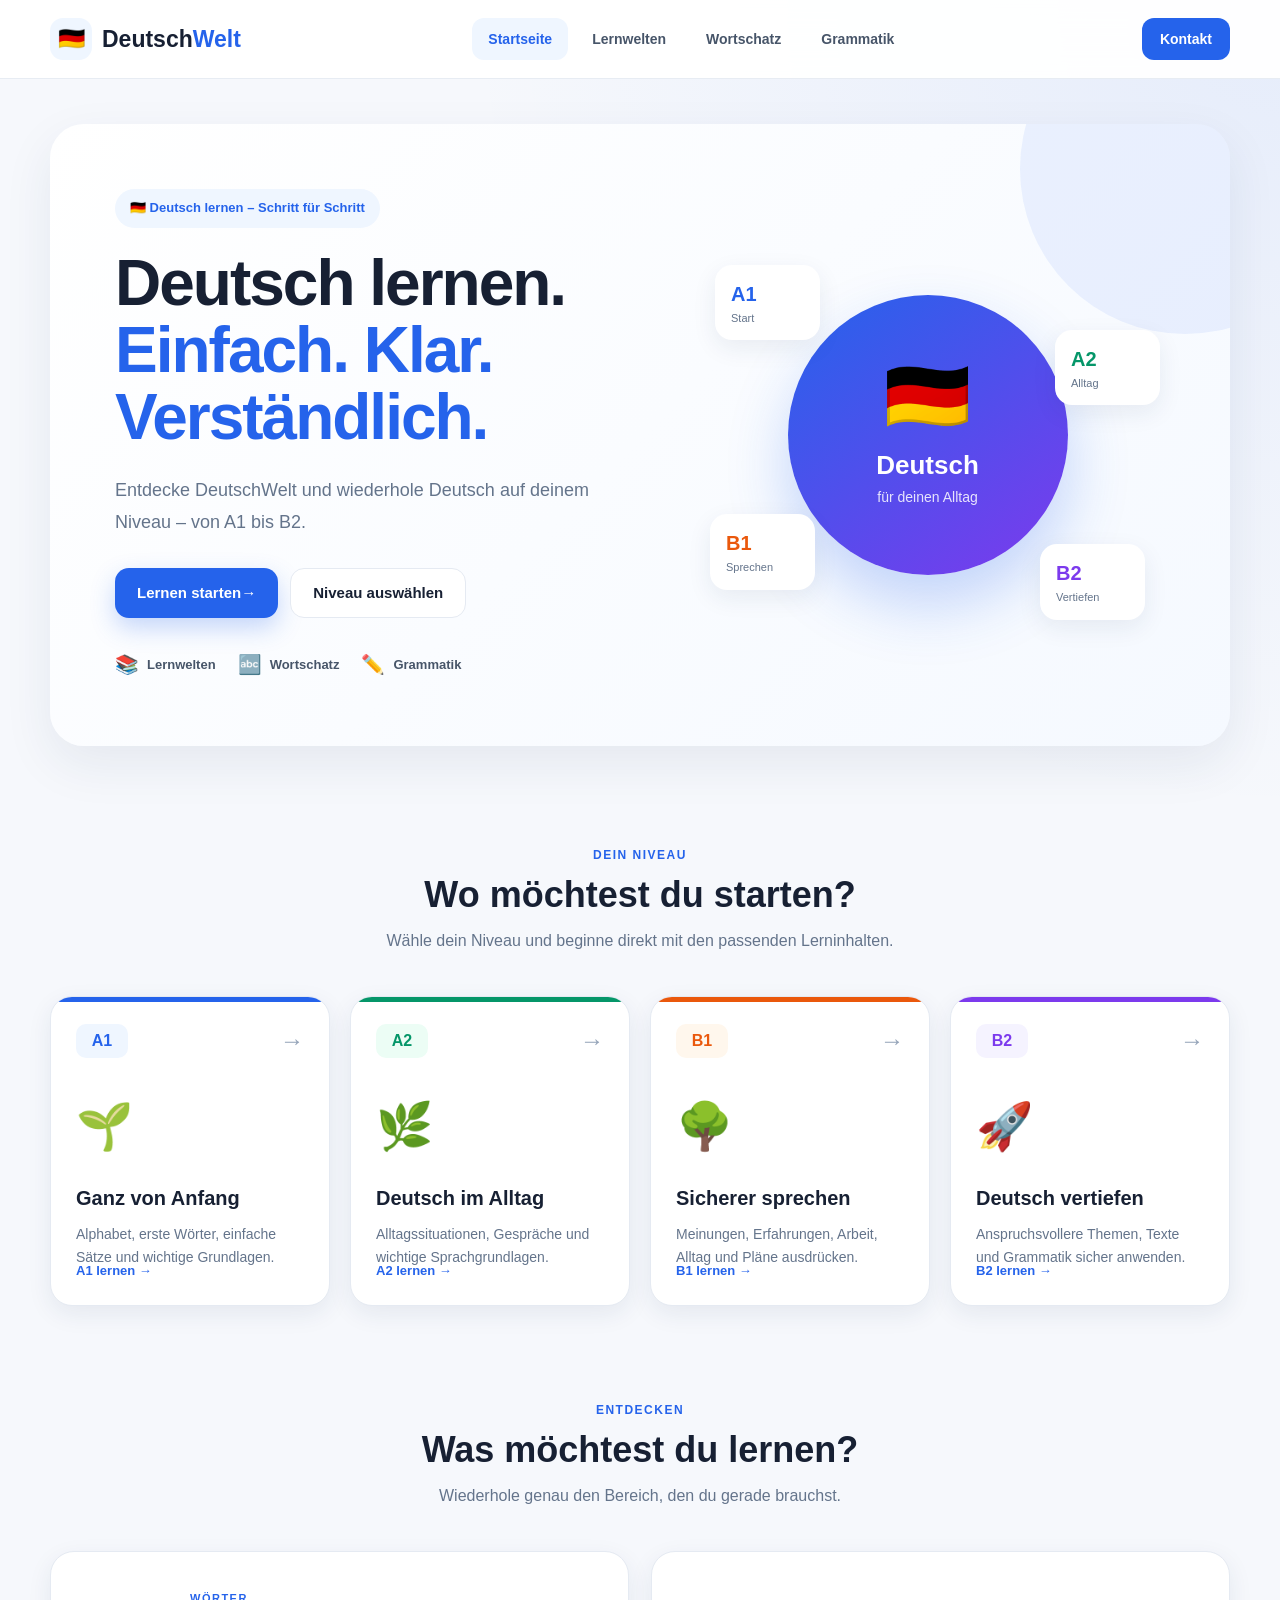
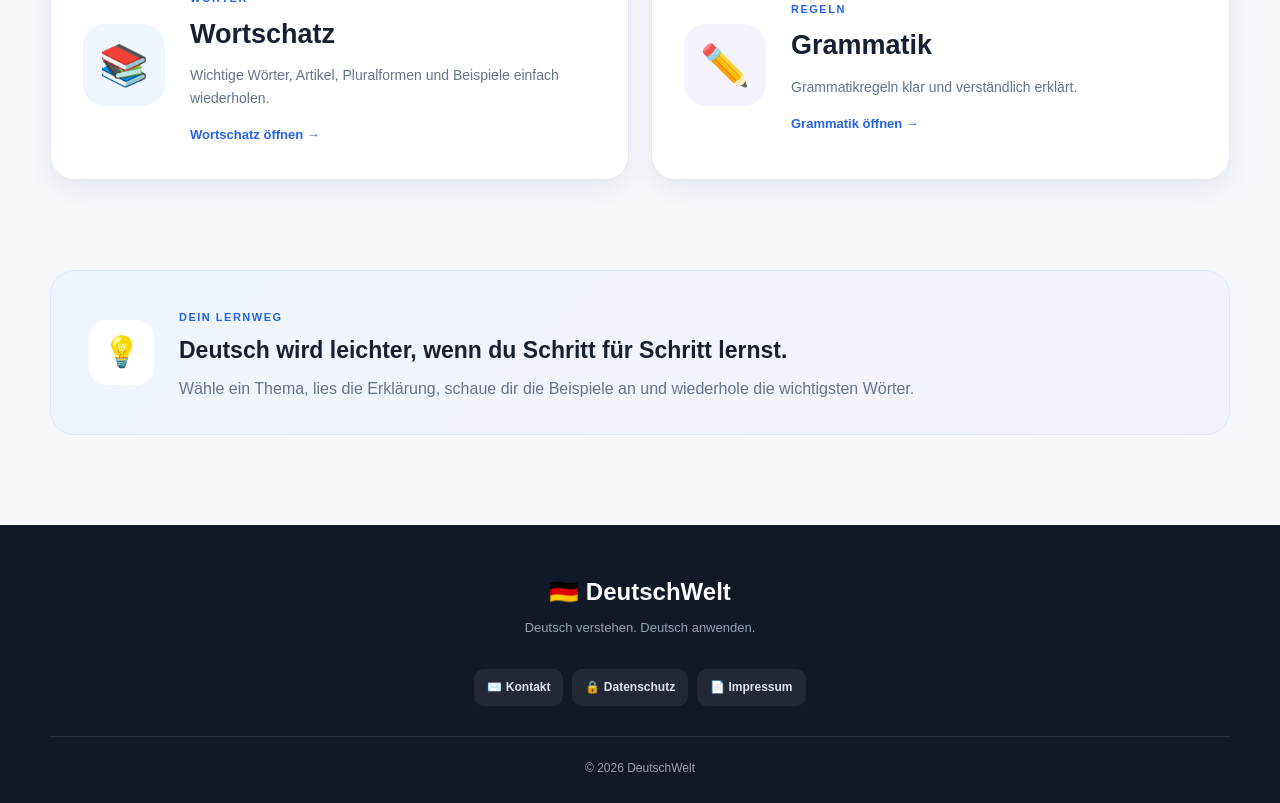
==== commit d71052a2: "Update footer navigation links in index.html Removed links to Startseite, Lernwelten, Wortschatz, an" ====
--- a/index.html
+++ b/index.html
@@ -319,10 +319,7 @@
 
         <div class="footer-navigation">
 
-            <a href="index.html">🏠 Startseite</a>
-            <a href="lernen.html?level=A1">📚 Lernwelten</a>
-            <a href="wortschatz.html">🔤 Wortschatz</a>
-            <a href="grammatik.html">✏️ Grammatik</a>
+        
             <a href="kontakt.html">✉️ Kontakt</a>
             <a href="datenschutz.html">🔒 Datenschutz</a>
             <a href="impressum.html">📄 Impressum</a>
--- a/style.css
+++ b/style.css
@@ -1,7 +1,38 @@
-/* ======================================================
-   DEUTSCHWELT
-   FINAL CLEAN DESIGN
-====================================================== */
+/* =========================================================
+   DEUTSCHWELT – FINAL DESIGN
+   ========================================================= */
+
+:root {
+    --blue: #2563eb;
+    --blue-dark: #1d4ed8;
+    --blue-light: #eff6ff;
+
+    --purple: #7c3aed;
+    --green: #059669;
+    --orange: #ea580c;
+    --pink: #db2777;
+
+    --text: #172033;
+    --muted: #64748b;
+    --light-text: #94a3b8;
+
+    --background: #f6f8fc;
+    --white: #ffffff;
+    --border: #e5eaf2;
+
+    --shadow: 0 18px 50px rgba(30, 50, 90, 0.08);
+    --shadow-small: 0 8px 25px rgba(30, 50, 90, 0.08);
+
+    --radius: 22px;
+    --radius-small: 14px;
+
+    --max-width: 1180px;
+}
+
+
+/* =========================================================
+   RESET
+   ========================================================= */
 
 * {
     box-sizing: border-box;
@@ -17,12 +48,19 @@
     font-family:
         Inter,
         "Segoe UI",
-        Roboto,
         Arial,
+        Helvetica,
         sans-serif;
 
-    background: #f6f8fc;
-    color: #1e293b;
+    color: var(--text);
+    background:
+        radial-gradient(
+            circle at top right,
+            rgba(37, 99, 235, 0.08),
+            transparent 30%
+        ),
+        var(--background);
+
     line-height: 1.6;
 }
 
@@ -31,467 +69,523 @@
     text-decoration: none;
 }
 
+button,
+input,
+textarea {
+    font: inherit;
+}
+
 button {
-    font: inherit;
     cursor: pointer;
 }
 
-::selection {
-    background: #c7d2fe;
-    color: #1e1b4b;
-}
-
-
-/* ======================================================
-   HOME HEADER
-====================================================== */
-
-.home-header {
+img {
+    max-width: 100%;
+    display: block;
+}
+
+
+/* =========================================================
+   COMMON CONTAINER
+   ========================================================= */
+
+.page-container {
+    width: min(
+        calc(100% - 40px),
+        var(--max-width)
+    );
+
+    margin-left: auto;
+    margin-right: auto;
+}
+
+
+/* =========================================================
+   HEADER
+   ========================================================= */
+
+.site-header {
     position: sticky;
     top: 0;
     z-index: 1000;
 
-    background: rgba(255,255,255,.94);
-    border-bottom: 1px solid #e2e8f0;
-
+    background: rgba(255,255,255,0.94);
     backdrop-filter: blur(16px);
-}
-
-.home-header-inner {
-    width: min(1180px, calc(100% - 40px));
-    min-height: 76px;
+
+    border-bottom: 1px solid rgba(229,234,242,0.9);
+}
+
+.header-inner {
+    width: min(
+        calc(100% - 40px),
+        var(--max-width)
+    );
+
+    min-height: 78px;
+
     margin: auto;
 
     display: flex;
     align-items: center;
     justify-content: space-between;
+
     gap: 30px;
 }
 
-.home-logo {
-    display: flex;
+.logo {
+    display: inline-flex;
     align-items: center;
     gap: 10px;
-}
-
-.home-logo-icon {
+
+    font-size: 23px;
+    font-weight: 800;
+
+    white-space: nowrap;
+}
+
+.logo-icon {
     width: 42px;
     height: 42px;
 
+    display: grid;
+    place-items: center;
+
+    border-radius: 13px;
+
+    background: var(--blue-light);
+
+    font-size: 22px;
+}
+
+.logo-accent {
+    color: var(--blue);
+}
+
+.main-nav {
     display: flex;
     align-items: center;
     justify-content: center;
 
-    background: #eef2ff;
-    border-radius: 13px;
-
-    font-size: 1.5rem;
-}
-
-.home-logo-name {
-    color: #172554;
-    font-size: 1.35rem;
-    font-weight: 850;
-}
-
-.home-logo-name span {
-    color: #4f46e5;
-}
-
-.home-nav {
-    display: flex;
+    gap: 8px;
+}
+
+.main-nav a {
+    padding: 10px 16px;
+
+    border-radius: 12px;
+
+    color: #475569;
+
+    font-size: 14px;
+    font-weight: 700;
+
+    transition:
+        background .2s ease,
+        color .2s ease,
+        transform .2s ease;
+}
+
+.main-nav a:hover {
+    color: var(--blue);
+    background: var(--blue-light);
+    transform: translateY(-1px);
+}
+
+.main-nav a.active {
+    color: var(--blue);
+    background: var(--blue-light);
+}
+
+.header-contact {
+    padding: 10px 18px;
+
+    border-radius: 12px;
+
+    color: white;
+    background: var(--blue);
+
+    font-size: 14px;
+    font-weight: 700;
+
+    transition: .2s ease;
+}
+
+.header-contact:hover {
+    background: var(--blue-dark);
+    transform: translateY(-2px);
+}
+
+
+/* =========================================================
+   HERO
+   ========================================================= */
+
+.hero-section {
+    width: min(
+        calc(100% - 40px),
+        var(--max-width)
+    );
+
+    min-height: 620px;
+
+    margin: 45px auto 0;
+
+    padding: 65px;
+
+    display: grid;
+    grid-template-columns: 1.05fr .95fr;
+
     align-items: center;
-    gap: 5px;
-}
-
-.home-nav a {
-    padding: 9px 14px;
-    border-radius: 10px;
-
-    color: #475569;
-    font-size: .9rem;
-    font-weight: 700;
-}
-
-.home-nav a:hover {
-    background: #eef2ff;
-    color: #3730a3;
-}
-
-
-/* ======================================================
-   HOME MAIN
-====================================================== */
-
-.home-main {
-    overflow: hidden;
-}
-
-
-/* ======================================================
-   HERO
-====================================================== */
-
-.hero-section {
-    position: relative;
+
+    gap: 50px;
+
+    border-radius: 34px;
 
     background:
-        radial-gradient(
-            circle at 80% 25%,
-            rgba(129,140,248,.20),
-            transparent 32%
-        ),
-        radial-gradient(
-            circle at 15% 60%,
-            rgba(56,189,248,.13),
-            transparent 30%
-        ),
         linear-gradient(
             135deg,
             #ffffff 0%,
-            #f4f7ff 100%
+            #f5f9ff 100%
         );
 
-    border-bottom: 1px solid #e5e7eb;
-}
-
-.hero-inner {
-    width: min(1180px, calc(100% - 40px));
-    min-height: 570px;
-
-    margin: auto;
-
-    display: grid;
-    grid-template-columns: 1.05fr .95fr;
-
+    box-shadow: var(--shadow);
+
+    overflow: hidden;
+
+    position: relative;
+}
+
+.hero-section::before {
+    content: "";
+
+    position: absolute;
+
+    width: 330px;
+    height: 330px;
+
+    right: -120px;
+    top: -120px;
+
+    border-radius: 50%;
+
+    background: rgba(37,99,235,.08);
+}
+
+.hero-content {
+    position: relative;
+    z-index: 2;
+}
+
+.hero-badge {
+    display: inline-flex;
     align-items: center;
 
-    gap: 50px;
-
-    padding: 70px 0;
-}
-
-.hero-copy {
+    padding: 9px 15px;
+
+    border-radius: 30px;
+
+    background: var(--blue-light);
+    color: var(--blue);
+
+    font-size: 13px;
+    font-weight: 800;
+
+    margin-bottom: 22px;
+}
+
+.hero-content h1 {
     max-width: 650px;
-}
-
-.hero-kicker {
-    display: inline-flex;
-
-    padding: 8px 14px;
-
-    background: #eef2ff;
-    border: 1px solid #c7d2fe;
-
-    border-radius: 999px;
-
-    color: #4338ca;
-
-    font-size: .76rem;
-    font-weight: 850;
-
-    letter-spacing: .09em;
-}
-
-.hero-copy h1 {
-    margin-top: 20px;
-
-    color: #172554;
-
-    font-size: clamp(2.8rem, 6vw, 5rem);
-
-    line-height: 1.02;
-    letter-spacing: -.055em;
-}
-
-.hero-copy h1 span {
+
+    font-size: clamp(42px, 5vw, 68px);
+    line-height: 1.05;
+
+    letter-spacing: -2px;
+
+    margin-bottom: 24px;
+}
+
+.hero-content h1 span {
     display: block;
-    color: #4f46e5;
+    color: var(--blue);
 }
 
 .hero-description {
-    max-width: 610px;
-
-    margin-top: 23px;
-
-    color: #64748b;
-
-    font-size: 1.08rem;
-    line-height: 1.8;
+    max-width: 590px;
+
+    color: var(--muted);
+
+    font-size: 18px;
+    line-height: 1.75;
+
+    margin-bottom: 30px;
 }
 
 .hero-buttons {
     display: flex;
     flex-wrap: wrap;
     gap: 12px;
-
-    margin-top: 30px;
-}
-
-.button-primary,
-.button-secondary {
-    min-height: 49px;
-
+}
+
+.btn {
     display: inline-flex;
     align-items: center;
     justify-content: center;
-    gap: 10px;
-
-    padding: 12px 21px;
-
-    border-radius: 12px;
-
+
+    min-height: 50px;
+
+    padding: 0 22px;
+
+    border-radius: 14px;
+
+    font-size: 15px;
     font-weight: 800;
 
-    transition:
-        transform .2s ease,
-        box-shadow .2s ease,
-        background .2s ease;
-}
-
-.button-primary {
-    background: #4f46e5;
+    transition: .2s ease;
+}
+
+.btn-primary {
     color: white;
-
-    box-shadow:
-        0 12px 25px rgba(79,70,229,.25);
-}
-
-.button-primary:hover {
-    background: #4338ca;
+    background: var(--blue);
+
+    box-shadow: 0 10px 25px rgba(37,99,235,.25);
+}
+
+.btn-primary:hover {
+    background: var(--blue-dark);
     transform: translateY(-2px);
 }
 
-.button-secondary {
+.btn-light {
     background: white;
-    border: 1px solid #dbe3ef;
-    color: #334155;
-}
-
-.button-secondary:hover {
-    background: #f8fafc;
+    border: 1px solid var(--border);
+    color: var(--text);
+}
+
+.btn-light:hover {
+    border-color: var(--blue);
+    color: var(--blue);
     transform: translateY(-2px);
 }
 
-.hero-benefits {
+.hero-highlights {
     display: flex;
     flex-wrap: wrap;
-    gap: 17px;
-
-    margin-top: 28px;
-
-    color: #64748b;
-
-    font-size: .84rem;
-    font-weight: 700;
-}
-
-
-/* ======================================================
-   HERO VISUAL
-====================================================== */
-
-.hero-visual {
-    position: relative;
-
-    min-height: 410px;
-
+    gap: 22px;
+
+    margin-top: 32px;
+}
+
+.hero-highlights div {
     display: flex;
     align-items: center;
-    justify-content: center;
+    gap: 8px;
+
+    color: #475569;
+
+    font-size: 13px;
+}
+
+.hero-highlights span {
+    font-size: 19px;
+}
+
+
+/* =========================================================
+   HERO VISUAL
+   ========================================================= */
+
+.hero-visual {
+    min-height: 420px;
+
+    position: relative;
+
+    display: grid;
+    place-items: center;
 }
 
 .hero-main-circle {
-    width: 310px;
-    height: 310px;
+    width: 280px;
+    height: 280px;
+
+    border-radius: 50%;
 
     display: flex;
     flex-direction: column;
     align-items: center;
     justify-content: center;
 
-    border-radius: 50%;
-
     background:
-        radial-gradient(
-            circle at 35% 30%,
-            white,
-            #eef2ff 50%,
-            #dbeafe
+        linear-gradient(
+            145deg,
+            #2563eb,
+            #7c3aed
         );
 
-    border: 12px solid rgba(255,255,255,.8);
+    color: white;
 
     box-shadow:
-        0 30px 70px rgba(79,70,229,.16);
-}
-
-.hero-german-flag {
-    font-size: 6.2rem;
-
-    filter:
-        drop-shadow(
-            0 10px 12px rgba(15,23,42,.1)
-        );
+        0 30px 60px rgba(37,99,235,.25);
+
+    position: relative;
+    z-index: 2;
+}
+
+.hero-main-circle div {
+    font-size: 70px;
+    line-height: 1;
+
+    margin-bottom: 14px;
 }
 
 .hero-main-circle strong {
-    margin-top: 5px;
-
-    color: #172554;
-
-    font-size: 1.45rem;
-}
-
-.hero-main-circle small {
-    margin-top: 3px;
-
-    color: #64748b;
-
-    font-weight: 700;
-}
-
-.hero-floating {
+    font-size: 26px;
+}
+
+.hero-main-circle span {
+    opacity: .85;
+    font-size: 14px;
+}
+
+.floating-level {
     position: absolute;
 
-    padding: 13px 17px;
+    min-width: 105px;
+
+    padding: 13px 16px;
 
     display: flex;
     flex-direction: column;
 
+    border-radius: 17px;
+
     background: white;
 
-    border: 1px solid #e2e8f0;
-    border-radius: 14px;
-
-    box-shadow:
-        0 15px 35px rgba(15,23,42,.10);
-}
-
-.hero-floating strong {
-    color: #312e81;
-    font-size: 1.15rem;
-}
-
-.hero-floating span {
-    color: #64748b;
-    font-size: .73rem;
-    font-weight: 650;
-}
-
-.hero-floating-a1 {
-    top: 35px;
-    left: 10px;
-}
-
-.hero-floating-b1 {
-    right: 0;
+    box-shadow: var(--shadow-small);
+
+    z-index: 3;
+}
+
+.floating-level strong {
+    font-size: 20px;
+}
+
+.floating-level span {
+    font-size: 11px;
+    color: var(--muted);
+}
+
+.floating-a1 {
+    top: 40px;
+    left: 25px;
+}
+
+.floating-a1 strong {
+    color: var(--blue);
+}
+
+.floating-a2 {
+    right: 5px;
+    top: 105px;
+}
+
+.floating-a2 strong {
+    color: var(--green);
+}
+
+.floating-b1 {
     bottom: 55px;
-}
-
-.hero-floating-book {
-    left: 55px;
-    bottom: 20px;
-
-    padding: 13px;
-
-    font-size: 1.35rem;
-
-    animation: floating 4s ease-in-out infinite;
-}
-
-@keyframes floating {
-    0%,100% {
-        transform: translateY(0);
-    }
-
-    50% {
-        transform: translateY(-8px);
-    }
-}
-
-
-/* ======================================================
-   SECTION INTRO
-====================================================== */
-
-.levels-section,
-.areas-section {
-    width: min(1180px, calc(100% - 40px));
-    margin: auto;
-
-    padding: 80px 0;
-}
-
-.section-intro {
-    max-width: 680px;
-    margin-bottom: 32px;
-}
-
-.section-intro > span {
-    color: #6366f1;
-
-    font-size: .74rem;
-    font-weight: 850;
-
-    letter-spacing: .12em;
-}
-
-.section-intro h2 {
-    margin-top: 6px;
-
-    color: #172554;
-
-    font-size: clamp(1.9rem,4vw,2.65rem);
-
+    left: 20px;
+}
+
+.floating-b1 strong {
+    color: var(--orange);
+}
+
+.floating-b2 {
+    right: 20px;
+    bottom: 25px;
+}
+
+.floating-b2 strong {
+    color: var(--purple);
+}
+
+
+/* =========================================================
+   SECTION TITLES
+   ========================================================= */
+
+.section-title {
+    text-align: center;
+
+    max-width: 700px;
+
+    margin: 0 auto 42px;
+}
+
+.section-title > span {
+    display: inline-block;
+
+    color: var(--blue);
+
+    font-size: 12px;
+    font-weight: 900;
+
+    letter-spacing: 1.5px;
+
+    margin-bottom: 8px;
+}
+
+.section-title h2 {
+    font-size: 36px;
     line-height: 1.2;
 
-    letter-spacing: -.035em;
-}
-
-.section-intro p {
-    margin-top: 9px;
-
-    color: #64748b;
-}
-
-
-/* ======================================================
-   LEVEL CARDS
-====================================================== */
+    margin-bottom: 12px;
+}
+
+.section-title p {
+    color: var(--muted);
+}
+
+
+/* =========================================================
+   LEVELS
+   ========================================================= */
+
+.levels-section {
+    padding-top: 95px;
+    padding-bottom: 90px;
+}
 
 .level-grid {
     display: grid;
 
     grid-template-columns:
-        repeat(4, minmax(0,1fr));
-
-    gap: 18px;
+        repeat(4, 1fr);
+
+    gap: 20px;
 }
 
 .level-card {
+    padding: 25px;
+
+    min-height: 310px;
+
+    background: white;
+
+    border: 1px solid var(--border);
+
+    border-radius: var(--radius);
+
+    box-shadow: var(--shadow-small);
+
     position: relative;
 
-    min-height: 320px;
-
-    padding: 23px;
-
     overflow: hidden;
 
-    display: flex;
-    flex-direction: column;
-
-    background: white;
-
-    border: 1px solid #e2e8f0;
-    border-radius: 20px;
-
-    box-shadow:
-        0 8px 25px rgba(15,23,42,.05);
-
     transition:
-        transform .22s ease,
-        box-shadow .22s ease;
+        transform .25s ease,
+        box-shadow .25s ease;
 }
 
 .level-card::before {
@@ -499,1159 +593,1292 @@
 
     position: absolute;
 
-    right: -45px;
-    top: -45px;
-
-    width: 145px;
-    height: 145px;
-
-    border-radius: 50%;
-
-    opacity: .55;
+    left: 0;
+    top: 0;
+
+    width: 100%;
+    height: 5px;
+
+    background: var(--blue);
 }
 
 .level-card:hover {
     transform: translateY(-7px);
 
     box-shadow:
-        0 20px 42px rgba(15,23,42,.11);
-}
-
-.level-a1 {
-    background: linear-gradient(145deg,#fff,#f0fdf4);
-}
-
-.level-a1::before {
-    background: #bbf7d0;
-}
-
-.level-a2 {
-    background: linear-gradient(145deg,#fff,#eff6ff);
-}
-
-.level-a2::before {
-    background: #bfdbfe;
-}
-
-.level-b1 {
-    background: linear-gradient(145deg,#fff,#fffbeb);
-}
-
-.level-b1::before {
-    background: #fde68a;
-}
-
-.level-b2 {
-    background: linear-gradient(145deg,#fff,#f5f3ff);
-}
-
-.level-b2::before {
-    background: #ddd6fe;
-}
-
-.level-card-head {
+        0 25px 55px rgba(30,50,90,.13);
+}
+
+.level-card-top {
     display: flex;
     justify-content: space-between;
     align-items: center;
 }
 
 .level-badge {
-    display: inline-flex;
-
-    padding: 6px 12px;
-
-    background: rgba(255,255,255,.8);
-
-    border: 1px solid rgba(148,163,184,.25);
-
-    border-radius: 999px;
-
-    color: #334155;
-
-    font-size: .78rem;
-    font-weight: 850;
-}
-
-.level-card-arrow {
-    color: #94a3b8;
-    font-size: 1.2rem;
-}
-
-.level-emoji {
+    width: 52px;
+    height: 34px;
+
+    display: grid;
+    place-items: center;
+
+    border-radius: 10px;
+
+    background: var(--blue-light);
+    color: var(--blue);
+
+    font-weight: 900;
+}
+
+.level-arrow {
+    color: var(--light-text);
+    font-size: 24px;
+}
+
+.level-icon {
+    font-size: 46px;
+
     margin-top: 30px;
-    font-size: 2.45rem;
+    margin-bottom: 18px;
 }
 
 .level-card h3 {
-    margin-top: 13px;
-
-    color: #172554;
-
-    font-size: 1.25rem;
+    font-size: 20px;
+    margin-bottom: 9px;
 }
 
 .level-card p {
-    margin-top: 7px;
-
-    color: #64748b;
-
-    font-size: .89rem;
+    color: var(--muted);
+    font-size: 14px;
+
     line-height: 1.65;
 }
 
-.level-card-bottom {
-    margin-top: auto;
-    padding-top: 20px;
-
-    color: #4f46e5;
-
-    font-size: .86rem;
-    font-weight: 850;
-}
-
-
-/* ======================================================
-   AREAS
-====================================================== */
-
-.areas-section {
-    padding-top: 15px;
-}
-
-.area-grid {
+.card-link {
+    position: absolute;
+    bottom: 23px;
+    left: 25px;
+
+    color: var(--blue);
+
+    font-size: 13px;
+    font-weight: 800;
+}
+
+.level-a2-card::before {
+    background: var(--green);
+}
+
+.level-a2-card .level-badge {
+    color: var(--green);
+    background: #ecfdf5;
+}
+
+.level-b1-card::before {
+    background: var(--orange);
+}
+
+.level-b1-card .level-badge {
+    color: var(--orange);
+    background: #fff7ed;
+}
+
+.level-b2-card::before {
+    background: var(--purple);
+}
+
+.level-b2-card .level-badge {
+    color: var(--purple);
+    background: #f5f3ff;
+}
+
+
+/* =========================================================
+   TOOLS
+   ========================================================= */
+
+.tools-section {
+    padding-bottom: 90px;
+}
+
+.tools-grid {
     display: grid;
 
     grid-template-columns:
-        repeat(3,minmax(0,1fr));
-
-    gap: 18px;
-}
-
-.area-card {
-    display: flex;
-    align-items: flex-start;
-
-    gap: 17px;
-
-    padding: 25px;
+        repeat(2, 1fr);
+
+    gap: 22px;
+}
+
+.large-tool-card {
+    min-height: 220px;
+
+    padding: 32px;
+
+    border-radius: 24px;
 
     background: white;
 
-    border: 1px solid #e2e8f0;
-    border-radius: 18px;
-
-    box-shadow:
-        0 7px 24px rgba(15,23,42,.045);
-
-    transition:
-        transform .2s ease,
-        box-shadow .2s ease;
-}
-
-.area-card:hover {
-    transform: translateY(-5px);
-
-    box-shadow:
-        0 16px 35px rgba(15,23,42,.09);
-}
-
-.area-icon {
-    width: 58px;
-    height: 58px;
-
-    flex: 0 0 58px;
+    border: 1px solid var(--border);
 
     display: flex;
     align-items: center;
-    justify-content: center;
-
-    border-radius: 15px;
-
-    font-size: 1.7rem;
-}
-
-.area-learning .area-icon {
-    background: #eef2ff;
-}
-
-.area-vocabulary .area-icon {
-    background: #eff6ff;
-}
-
-.area-grammar .area-icon {
+
+    gap: 25px;
+
+    box-shadow: var(--shadow-small);
+
+    transition: .25s ease;
+}
+
+.large-tool-card:hover {
+    transform: translateY(-5px);
+    box-shadow: var(--shadow);
+}
+
+.large-tool-icon {
+    min-width: 82px;
+    height: 82px;
+
+    display: grid;
+    place-items: center;
+
+    border-radius: 22px;
+
+    background: var(--blue-light);
+
+    font-size: 40px;
+}
+
+.grammar-tool .large-tool-icon {
     background: #f5f3ff;
 }
 
-.area-card h3 {
-    color: #172554;
-    font-size: 1.12rem;
-}
-
-.area-card p {
-    margin-top: 5px;
-
-    color: #64748b;
-
-    font-size: .84rem;
-}
-
-.area-card strong {
-    display: inline-block;
-
-    margin-top: 9px;
-
-    color: #4f46e5;
-
-    font-size: .8rem;
-}
-
-
-/* ======================================================
-   HOME TIP
-====================================================== */
-
-.home-tip {
-    width: min(1180px,calc(100% - 40px));
-
-    margin: 15px auto 80px;
-
-    padding: 25px 28px;
+.tool-label {
+    color: var(--blue);
+
+    font-size: 11px;
+    font-weight: 900;
+
+    letter-spacing: 1.5px;
+}
+
+.large-tool-card h3 {
+    font-size: 27px;
+    margin: 4px 0 8px;
+}
+
+.large-tool-card p {
+    color: var(--muted);
+
+    font-size: 14px;
+
+    margin-bottom: 12px;
+}
+
+.large-tool-card strong {
+    color: var(--blue);
+
+    font-size: 13px;
+}
+
+
+/* =========================================================
+   HOME MESSAGE
+   ========================================================= */
+
+.home-message {
+    margin-bottom: 90px;
+
+    padding: 32px 38px;
 
     display: flex;
-    align-items: flex-start;
-    gap: 15px;
+    align-items: center;
+
+    gap: 25px;
+
+    border-radius: 24px;
 
     background:
         linear-gradient(
             135deg,
-            #eef2ff,
-            #f8fafc
+            #eff6ff,
+            #f5f3ff
         );
 
     border: 1px solid #dbeafe;
-    border-radius: 17px;
-}
-
-.home-tip-icon {
-    font-size: 1.5rem;
-}
-
-.home-tip h2 {
-    color: #172554;
-    font-size: 1.08rem;
-}
-
-.home-tip p {
-    margin-top: 4px;
+}
+
+.message-icon {
+    min-width: 65px;
+    height: 65px;
+
+    display: grid;
+    place-items: center;
+
+    border-radius: 18px;
+
+    background: white;
+
+    font-size: 30px;
+}
+
+.home-message span {
+    color: var(--blue);
+
+    font-size: 11px;
+    font-weight: 900;
+
+    letter-spacing: 1.5px;
+}
+
+.home-message h2 {
+    font-size: 23px;
+    margin: 4px 0 7px;
+}
+
+.home-message p {
+    color: var(--muted);
+}
+
+
+/* =========================================================
+   FOOTER
+   ========================================================= */
+
+.site-footer {
+    background: #111827;
+    color: white;
+
+    margin-top: 20px;
+}
+
+.footer-inner {
+    width: min(
+        calc(100% - 40px),
+        var(--max-width)
+    );
+
+    margin: auto;
+
+    padding: 48px 0 25px;
+
+    text-align: center;
+}
+
+.footer-logo {
+    font-size: 24px;
+    font-weight: 900;
+}
+
+.footer-brand p {
+    color: #94a3b8;
+
+    margin-top: 7px;
+
+    font-size: 13px;
+}
+
+.footer-navigation {
+    margin: 30px auto;
+
+    display: flex;
+    flex-wrap: wrap;
+
+    justify-content: center;
+
+    gap: 9px;
+}
+
+.footer-navigation a {
+    padding: 9px 13px;
+
+    border-radius: 10px;
+
+    background: rgba(255,255,255,.07);
+
+    color: #dbe4f0;
+
+    font-size: 12px;
+    font-weight: 700;
+
+    transition: .2s ease;
+}
+
+.footer-navigation a:hover {
+    background: rgba(255,255,255,.14);
+    color: white;
+}
+
+.footer-bottom {
+    padding-top: 22px;
+
+    border-top: 1px solid rgba(255,255,255,.1);
+
+    color: #94a3b8;
+
+    font-size: 12px;
+}
+
+
+/* =========================================================
+   INNER PAGE
+   ========================================================= */
+
+.inner-page {
+    padding: 38px 0 80px;
+}
+
+
+/* =========================================================
+   BACK TO HOME
+   ========================================================= */
+
+.back-home-wrapper {
+    width: min(
+        calc(100% - 40px),
+        var(--max-width)
+    );
+
+    margin: 0 auto 25px;
+}
+
+.back-home {
+    display: inline-flex;
+    align-items: center;
+    gap: 9px;
+
+    padding: 10px 15px;
+
+    border-radius: 12px;
+
+    background: white;
+
+    border: 1px solid var(--border);
+
+    color: #475569;
+
+    font-size: 13px;
+    font-weight: 800;
+
+    box-shadow: 0 5px 18px rgba(30,50,90,.05);
+
+    transition: .2s ease;
+}
+
+.back-home:hover {
+    color: var(--blue);
+    border-color: #bfdbfe;
+
+    transform: translateX(-3px);
+}
+
+
+/* =========================================================
+   LEVEL HEADER
+   ========================================================= */
+
+.level-header {
+    width: min(
+        calc(100% - 40px),
+        var(--max-width)
+    );
+
+    margin: 0 auto 28px;
+
+    padding: 45px;
+
+    border-radius: 26px;
+
+    background:
+        linear-gradient(
+            135deg,
+            #ffffff,
+            #f5f9ff
+        );
+
+    border: 1px solid var(--border);
+
+    box-shadow: var(--shadow-small);
+
+    text-align: center;
+}
+
+.eyebrow {
+    display: inline-flex;
+
+    padding: 7px 13px;
+
+    border-radius: 30px;
+
+    color: var(--blue);
+    background: var(--blue-light);
+
+    font-size: 11px;
+    font-weight: 900;
+
+    letter-spacing: 1px;
+}
+
+.level-header h1 {
+    margin: 13px 0 9px;
+
+    font-size: clamp(30px,4vw,44px);
+}
+
+.level-header p {
+    max-width: 680px;
+
+    margin: auto;
+
+    color: var(--muted);
+}
+
+
+/* =========================================================
+   LEVEL NAVIGATION
+   ========================================================= */
+
+.other-levels {
+    display: flex;
+    justify-content: center;
+
+    gap: 8px;
+
+    margin-top: 25px;
+}
+
+.other-levels a {
+    min-width: 65px;
+
+    padding: 10px 16px;
+
+    border-radius: 12px;
+
+    background: white;
+
+    border: 1px solid var(--border);
 
     color: #64748b;
-    font-size: .87rem;
-}
-
-
-/* ======================================================
-   FOOTER
-====================================================== */
-
-.home-footer,
-.site-footer {
-    background: #172554;
-    color: #cbd5e1;
-}
-
-.home-footer-inner,
-.footer-inner {
-    width: min(1180px,calc(100% - 40px));
+
+    font-size: 13px;
+    font-weight: 900;
+
+    transition: .2s ease;
+}
+
+.other-levels a:hover,
+.other-levels a.selected {
+    background: var(--blue);
+    border-color: var(--blue);
+
+    color: white;
+}
+
+
+/* =========================================================
+   LEARNING LAYOUT
+   ========================================================= */
+
+.learning-page {
+    padding: 35px 0 85px;
+}
+
+.learning-layout {
+    width: min(
+        calc(100% - 40px),
+        var(--max-width)
+    );
 
     margin: auto;
 
-    padding: 32px 0;
-}
-
-.home-footer-inner {
     display: grid;
 
     grid-template-columns:
-        1fr 1fr;
-
-    gap: 22px;
-}
-
-.footer-brand a {
+        290px minmax(0,1fr);
+
+    gap: 24px;
+
+    align-items: start;
+}
+
+
+/* =========================================================
+   TOPIC SIDEBAR
+   ========================================================= */
+
+.topic-sidebar {
+    position: sticky;
+    top: 100px;
+
+    max-height:
+        calc(100vh - 120px);
+
+    overflow-y: auto;
+
+    padding: 18px;
+
+    border-radius: 22px;
+
+    background: white;
+
+    border: 1px solid var(--border);
+
+    box-shadow: var(--shadow-small);
+}
+
+.topic-category {
+    margin-bottom: 20px;
+}
+
+.topic-category h3 {
+    padding: 7px 8px;
+
+    color: #94a3b8;
+
+    font-size: 10px;
+    font-weight: 900;
+
+    text-transform: uppercase;
+
+    letter-spacing: 1.2px;
+}
+
+.topic-button {
+    width: 100%;
+
+    padding: 11px 10px;
+
+    display: flex;
+    align-items: center;
+
+    gap: 9px;
+
+    border: 0;
+    border-radius: 11px;
+
+    background: transparent;
+
+    color: #475569;
+
+    text-align: left;
+
+    font-size: 13px;
+
+    transition: .18s ease;
+}
+
+.topic-button:hover {
+    background: var(--blue-light);
+    color: var(--blue);
+}
+
+.topic-button.active {
+    background: var(--blue);
     color: white;
-    font-weight: 850;
-}
-
-.footer-brand p {
-    margin-top: 5px;
-    color: #94a3b8;
-    font-size: .8rem;
-}
-
-.footer-navigation {
+}
+
+.topic-icon {
+    min-width: 24px;
+    text-align: center;
+}
+
+.topic-button-text {
+    flex: 1;
+}
+
+.topic-nav-audio {
+    font-size: 14px;
+    opacity: .7;
+}
+
+
+/* =========================================================
+   TOPIC CONTENT
+   ========================================================= */
+
+.topic-content-area {
+    min-width: 0;
+}
+
+.topic-article {
+    padding: 42px;
+
+    background: white;
+
+    border: 1px solid var(--border);
+
+    border-radius: 24px;
+
+    box-shadow: var(--shadow-small);
+}
+
+.topic-title-row {
     display: flex;
-    justify-content: flex-end;
-    flex-wrap: wrap;
-
-    gap: 15px;
-}
-
-.footer-navigation a {
-    color: #cbd5e1;
-    font-size: .8rem;
-}
-
-.footer-navigation a:hover {
+    align-items: flex-start;
+    justify-content: space-between;
+
+    gap: 20px;
+
+    margin-bottom: 10px;
+}
+
+.topic-article h1 {
+    font-size: 34px;
+    line-height: 1.2;
+}
+
+.topic-summary {
+    color: var(--muted);
+
+    font-size: 17px;
+
+    margin-bottom: 30px;
+}
+
+.audio-button {
+    width: 38px;
+    height: 38px;
+
+    flex-shrink: 0;
+
+    display: inline-grid;
+    place-items: center;
+
+    border: 0;
+
+    border-radius: 11px;
+
+    background: var(--blue-light);
+
+    color: var(--blue);
+
+    transition: .2s ease;
+}
+
+.audio-button:hover {
+    background: var(--blue);
     color: white;
 }
 
-.footer-copyright {
-    grid-column: 1 / -1;
-
-    padding-top: 16px;
-
-    border-top: 1px solid rgba(255,255,255,.1);
-
-    color: #94a3b8;
-
-    font-size: .76rem;
-}
-
-
-/* ======================================================
-   GENERAL INNER PAGES
-====================================================== */
-
-.site-header {
-    position: sticky;
-    top: 0;
-    z-index: 1000;
-
-    background: rgba(255,255,255,.95);
-
-    border-bottom: 1px solid #e2e8f0;
-
-    backdrop-filter: blur(12px);
-}
-
-.header-inner {
-    width: min(1200px,calc(100% - 32px));
-
-    min-height: 72px;
-
-    margin: auto;
+.content-section {
+    padding-top: 27px;
+    margin-top: 27px;
+
+    border-top: 1px solid var(--border);
+}
+
+.content-section h3 {
+    font-size: 19px;
+
+    margin-bottom: 15px;
+}
+
+.content-section p {
+    color: #475569;
+
+    line-height: 1.8;
+}
+
+.content-list {
+    display: grid;
+    gap: 10px;
+
+    padding: 0;
+
+    list-style: none;
+}
+
+.content-list li {
+    padding: 13px 15px;
+
+    border-radius: 12px;
+
+    background: #f8fafc;
+
+    border: 1px solid var(--border);
+
+    color: #475569;
+}
+
+.pattern-list,
+.example-list {
+    display: grid;
+    gap: 11px;
+}
+
+.pattern-box,
+.example-box {
+    padding: 15px 17px;
 
     display: flex;
     align-items: center;
     justify-content: space-between;
 
-    gap: 24px;
-}
-
-.logo {
+    gap: 15px;
+
+    border-radius: 13px;
+
+    background: #f8fafc;
+
+    border: 1px solid var(--border);
+}
+
+.pattern-box span,
+.example-box span {
+    color: #334155;
+}
+
+.merke-box {
+    margin-top: 30px;
+
+    padding: 20px;
+
     display: flex;
-    align-items: center;
+    gap: 15px;
+
+    border-radius: 17px;
+
+    background: #fffbeb;
+
+    border: 1px solid #fde68a;
+}
+
+.merke-icon {
+    font-size: 24px;
+}
+
+.merke-box strong {
+    color: #92400e;
+}
+
+.merke-box p {
+    color: #78350f;
+    margin-top: 5px;
+}
+
+.loading-message,
+.error-message,
+.welcome-content {
+    padding: 55px 30px;
+
+    text-align: center;
+
+    border-radius: 20px;
+
+    background: white;
+
+    border: 1px solid var(--border);
+
+    box-shadow: var(--shadow-small);
+}
+
+.loading-spinner {
+    width: 34px;
+    height: 34px;
+
+    margin: 0 auto 14px;
+
+    border: 3px solid #dbeafe;
+    border-top-color: var(--blue);
+
+    border-radius: 50%;
+
+    animation: spin .8s linear infinite;
+}
+
+@keyframes spin {
+    to {
+        transform: rotate(360deg);
+    }
+}
+
+.error-message {
+    border-color: #fecaca;
+    background: #fff7f7;
+    color: #991b1b;
+}
+
+.welcome-icon {
+    font-size: 42px;
+    margin-bottom: 10px;
+}
+
+.welcome-content p,
+.error-message p {
+    color: var(--muted);
+    margin-top: 8px;
+}
+
+
+/* =========================================================
+   FILTER
+   ========================================================= */
+
+.level-filter {
+    width: min(
+        calc(100% - 40px),
+        var(--max-width)
+    );
+
+    margin: 0 auto 28px;
+
+    display: flex;
+    justify-content: center;
     gap: 9px;
-
-    color: #172554;
-
-    font-size: 1.22rem;
-    font-weight: 850;
-}
-
-.logo-icon {
-    font-size: 1.45rem;
-}
-
-.main-nav {
-    display: flex;
-    align-items: center;
-    gap: 5px;
-    flex-wrap: wrap;
-}
-
-.main-nav a {
-    padding: 8px 13px;
-
-    border-radius: 9px;
-
-    color: #475569;
-
-    font-size: .88rem;
-    font-weight: 700;
-}
-
-.main-nav a:hover {
-    background: #eef2ff;
-    color: #3730a3;
-}
-
-.main-nav a.active {
-    background: #e0e7ff;
-    color: #3730a3;
-}
-
-
-/* ======================================================
-   LEARNING PAGES
-====================================================== */
-
-.learning-page {
-    width: min(1200px,calc(100% - 32px));
+}
+
+.filter-level {
+    min-width: 75px;
+
+    padding: 11px 18px;
+
+    border-radius: 13px;
+
+    border: 1px solid var(--border);
+
+    background: white;
+
+    color: #64748b;
+
+    font-size: 13px;
+    font-weight: 900;
+
+    transition: .2s ease;
+}
+
+.filter-level:hover {
+    color: var(--blue);
+    border-color: #bfdbfe;
+}
+
+.filter-level.active {
+    color: white;
+    background: var(--blue);
+    border-color: var(--blue);
+
+    box-shadow: 0 8px 18px rgba(37,99,235,.2);
+}
+
+
+/* =========================================================
+   VOCABULARY
+   ========================================================= */
+
+.vocabulary-page-content {
+    width: min(
+        calc(100% - 40px),
+        var(--max-width)
+    );
 
     margin: auto;
-
-    padding: 48px 0 70px;
-}
-
-.level-header {
-    margin-bottom: 28px;
-}
-
-.eyebrow {
-    display: inline-block;
-
-    color: #6366f1;
-
-    font-size: .74rem;
-    font-weight: 850;
-
-    letter-spacing: .1em;
-    text-transform: uppercase;
-}
-
-.level-header h1 {
-    margin-top: 6px;
-
-    color: #172554;
-
-    font-size: clamp(2rem,4vw,3rem);
-
-    line-height: 1.15;
-}
-
-.level-header p {
-    max-width: 700px;
-
-    margin-top: 9px;
-
-    color: #64748b;
-}
-
-.other-levels {
-    display: flex;
-    flex-wrap: wrap;
-    gap: 7px;
-
-    margin-top: 20px;
-}
-
-.other-levels a {
-    padding: 8px 14px;
+}
+
+.vocabulary-category {
+    margin-bottom: 40px;
+}
+
+.vocabulary-category > h2 {
+    font-size: 23px;
+    margin-bottom: 17px;
+}
+
+.vocabulary-grid {
+    display: grid;
+
+    grid-template-columns:
+        repeat(3,1fr);
+
+    gap: 17px;
+}
+
+.vocabulary-card {
+    padding: 23px;
+
+    border-radius: 19px;
 
     background: white;
 
-    border: 1px solid #dbe3ef;
-
-    border-radius: 9px;
-
-    color: #475569;
-
-    font-size: .82rem;
-    font-weight: 800;
-}
-
-.other-levels a:hover,
-.other-levels a.selected {
-    background: #4f46e5;
-    border-color: #4f46e5;
-    color: white;
-}
-
-
-/* ======================================================
-   LERNWELTEN
-====================================================== */
-
-.learning-layout {
-    display: grid;
-
-    grid-template-columns:
-        290px minmax(0,1fr);
-
-    align-items: start;
-
-    gap: 25px;
-}
-
-.topic-sidebar {
-    position: sticky;
-
-    top: 90px;
-
-    max-height: calc(100vh - 110px);
-
-    overflow-y: auto;
-
-    padding: 16px;
-
-    background: white;
-
-    border: 1px solid #e2e8f0;
-    border-radius: 17px;
-
-    box-shadow:
-        0 8px 25px rgba(15,23,42,.05);
-}
-
-.topic-sidebar::-webkit-scrollbar {
-    width: 6px;
-}
-
-.topic-sidebar::-webkit-scrollbar-thumb {
-    background: #cbd5e1;
-    border-radius: 10px;
-}
-
-.topic-category {
-    margin-bottom: 20px;
-}
-
-.topic-category h3 {
-    margin-bottom: 7px;
-
-    color: #64748b;
-
-    font-size: .7rem;
-    font-weight: 850;
-
-    letter-spacing: .08em;
-    text-transform: uppercase;
-}
-
-.topic-button {
-    width: 100%;
-
-    display: flex;
-    align-items: center;
-
-    gap: 8px;
-
-    margin-bottom: 4px;
-
-    padding: 9px 10px;
-
-    background: transparent;
-
-    border: 1px solid transparent;
-    border-radius: 9px;
-
-    color: #334155;
-
-    text-align: left;
-
-    font-size: .86rem;
-}
-
-.topic-button:hover {
-    background: #f1f5f9;
-    color: #3730a3;
-}
-
-.topic-button.active {
-    background: #eef2ff;
-
-    border-color: #c7d2fe;
-
-    color: #3730a3;
-
-    font-weight: 800;
-}
-
-.topic-icon {
-    width: 23px;
-    flex: 0 0 23px;
-
-    text-align: center;
-}
-
-.topic-button-text {
-    flex: 1;
-    min-width: 0;
-}
-
-.topic-nav-audio {
-    font-size: .8rem;
-    opacity: .7;
-}
-
-.topic-content-area {
-    min-width: 0;
-}
-
-.topic-article {
-    padding: 34px;
-
-    background: white;
-
-    border: 1px solid #e2e8f0;
-    border-radius: 19px;
-
-    box-shadow:
-        0 10px 35px rgba(15,23,42,.055);
-}
-
-.topic-article-header {
-    display: flex;
-    align-items: flex-start;
-
-    gap: 16px;
-
-    padding-bottom: 24px;
-    margin-bottom: 26px;
-
-    border-bottom: 1px solid #e5e7eb;
-}
-
-.article-icon {
-    width: 60px;
-    height: 60px;
-
-    flex: 0 0 60px;
-
-    display: flex;
-    align-items: center;
-    justify-content: center;
-
-    background: #eef2ff;
-
-    border-radius: 15px;
-
-    font-size: 1.7rem;
-}
-
-.topic-title-area {
-    min-width: 0;
-}
-
-.article-category {
-    display: inline-block;
-
-    margin-bottom: 5px;
-
-    color: #6366f1;
-
-    font-size: .7rem;
-    font-weight: 850;
-
-    letter-spacing: .08em;
-    text-transform: uppercase;
-}
-
-.topic-title-area h2,
-.topic-article h2 {
-    color: #172554;
-
-    font-size: clamp(1.5rem,3vw,2.1rem);
-
-    line-height: 1.25;
-}
-
-.article-summary {
-    margin-top: 7px;
-    color: #64748b;
-}
-
-.content-section {
-    margin-top: 27px;
-}
-
-.content-section.first-section {
-    margin-top: 0;
-}
-
-.content-section h3,
-.topic-article h3 {
-    margin-bottom: 12px;
-
-    color: #1e293b;
-
-    font-size: 1.04rem;
-}
-
-.explanation {
-    color: #475569;
-    line-height: 1.85;
-}
-
-.content-list {
-    list-style: none;
-
-    display: grid;
-    gap: 8px;
-}
-
-.content-list li {
-    display: flex;
-    align-items: flex-start;
-
-    gap: 8px;
-
-    padding: 11px 13px;
-
-    background: #f8fafc;
-
-    border: 1px solid #e5e7eb;
-    border-radius: 9px;
-
-    color: #475569;
-}
-
-.content-list li::before {
-    content: "✓";
-    color: #4f46e5;
-    font-weight: 850;
-}
-
-.content-list li > span {
-    flex: 1;
-}
-
-.pattern-list,
-.example-list {
-    display: grid;
-    gap: 9px;
-}
-
-.pattern-box {
+    border: 1px solid var(--border);
+
+    box-shadow: var(--shadow-small);
+
+    transition: .22s ease;
+}
+
+.vocabulary-card:hover {
+    transform: translateY(-4px);
+    box-shadow: var(--shadow);
+}
+
+.vocabulary-card h3 {
     display: flex;
     align-items: center;
     justify-content: space-between;
 
     gap: 10px;
 
-    padding: 13px 15px;
+    font-size: 22px;
+
+    margin: 8px 0;
+}
+
+.vocabulary-article {
+    color: var(--blue);
+
+    font-weight: 900;
+
+    font-size: 14px;
+}
+
+.vocabulary-plural {
+    color: var(--muted);
+    font-size: 13px;
+}
+
+.vocabulary-meaning {
+    margin-top: 10px;
+
+    color: #475569;
+
+    font-size: 14px;
+}
+
+.vocabulary-example {
+    margin-top: 15px;
+
+    padding: 12px;
+
+    border-radius: 11px;
+
+    background: #f8fafc;
+
+    color: #334155;
+
+    font-size: 13px;
+
+    display: flex;
+    justify-content: space-between;
+
+    gap: 10px;
+}
+
+.vocabulary-note {
+    margin-top: 12px;
+
+    color: #92400e;
+
+    background: #fffbeb;
+
+    padding: 10px;
+
+    border-radius: 10px;
+
+    font-size: 12px;
+}
+
+
+/* =========================================================
+   GRAMMAR
+   ========================================================= */
+
+.grammar-grid {
+    width: min(
+        calc(100% - 40px),
+        var(--max-width)
+    );
+
+    margin: auto;
+
+    display: grid;
+
+    grid-template-columns:
+        repeat(2,1fr);
+
+    gap: 20px;
+}
+
+.grammar-card {
+    padding: 27px;
+
+    border-radius: 20px;
+
+    background: white;
+
+    border: 1px solid var(--border);
+
+    box-shadow: var(--shadow-small);
+
+    transition: .22s ease;
+}
+
+.grammar-card:hover {
+    transform: translateY(-4px);
+    box-shadow: var(--shadow);
+}
+
+.article-category {
+    display: inline-block;
+
+    padding: 6px 10px;
+
+    border-radius: 8px;
 
     background: #f5f3ff;
 
-    border-left: 4px solid #6366f1;
-
-    border-radius: 9px;
-
-    color: #312e81;
-
-    font-weight: 700;
-}
-
-.pattern-box span {
-    flex: 1;
-}
-
-.example-box {
-    display: flex;
-    align-items: flex-start;
-    justify-content: space-between;
-
-    gap: 10px;
-
-    padding: 13px 15px;
-
-    background: #f8fafc;
-
-    border: 1px solid #e2e8f0;
-
-    border-radius: 9px;
-
-    color: #334155;
-}
-
-.example-box span {
-    flex: 1;
-}
-
-.merke-box {
-    display: flex;
-    align-items: flex-start;
-
-    gap: 13px;
-
-    margin-top: 28px;
-    padding: 17px;
-
-    background: #fffbeb;
-
-    border: 1px solid #fde68a;
-    border-radius: 12px;
-}
-
-.merke-icon {
-    font-size: 1.3rem;
-}
-
-.merke-box strong {
-    color: #92400e;
-}
-
-.merke-box p {
-    margin-top: 4px;
-    color: #78350f;
-}
-
-
-/* ======================================================
-   AUDIO
-====================================================== */
-
-.audio-button {
-    width: 33px;
-    height: 33px;
-
-    flex: 0 0 33px;
-
-    display: inline-flex;
-    align-items: center;
-    justify-content: center;
-
-    padding: 0;
-
-    background: #eef2ff;
-
-    border: 1px solid #c7d2fe;
-    border-radius: 50%;
-
-    color: #3730a3;
-}
-
-.audio-button:hover {
-    background: #e0e7ff;
-    transform: scale(1.05);
-}
-
-
-/* ======================================================
-   VOCABULARY
-====================================================== */
-
-.level-filter {
-    display: flex;
-    flex-wrap: wrap;
-    gap: 8px;
-
-    margin: 20px 0 28px;
-}
-
-.filter-level {
-    min-width: 56px;
-
-    padding: 9px 16px;
-
-    background: white;
-
-    border: 1px solid #dbe3ef;
-    border-radius: 9px;
-
-    color: #475569;
-
-    font-weight: 850;
-}
-
-.filter-level.active {
-    background: #4f46e5;
-    border-color: #4f46e5;
-    color: white;
-}
-
-.vocabulary-category {
-    margin-bottom: 35px;
-}
-
-.vocabulary-category h2 {
-    margin-bottom: 15px;
-
-    color: #172554;
-    font-size: 1.35rem;
-}
-
-.vocabulary-grid {
-    display: grid;
-
-    grid-template-columns:
-        repeat(3,minmax(0,1fr));
-
-    gap: 15px;
-}
-
-.vocabulary-card {
-    padding: 19px;
-
-    background: white;
-
-    border: 1px solid #e2e8f0;
-    border-radius: 15px;
-
-    box-shadow:
-        0 6px 20px rgba(15,23,42,.04);
-}
-
-.vocabulary-word {
-    display: flex;
-    align-items: center;
-
-    gap: 5px;
-
-    margin-bottom: 9px;
-
-    color: #172554;
-
-    font-size: 1.1rem;
-}
-
-.vocabulary-word strong {
-    margin-right: auto;
-}
-
-.vocabulary-article {
-    color: #6366f1;
-    font-weight: 850;
-}
-
-.vocabulary-plural {
+    color: var(--purple);
+
+    font-size: 10px;
+    font-weight: 900;
+
+    text-transform: uppercase;
+}
+
+.grammar-card h2 {
+    margin: 13px 0;
+
     display: flex;
     align-items: center;
     justify-content: space-between;
 
-    color: #64748b;
-
-    font-size: .85rem;
-}
-
-.vocabulary-meaning {
-    margin-top: 10px;
-    color: #475569;
-}
-
-.vocabulary-example {
-    display: flex;
-
-    gap: 9px;
-
-    margin-top: 12px;
-    padding-top: 11px;
-
-    border-top: 1px solid #e5e7eb;
-
-    color: #334155;
-
-    font-size: .88rem;
-}
-
-.vocabulary-example span {
-    flex: 1;
-}
-
-.vocabulary-note {
-    margin-top: 10px;
-
-    padding: 8px 10px;
-
-    background: #fffbeb;
-
-    border-radius: 8px;
-
-    color: #78350f;
-
-    font-size: .82rem;
-}
-
-
-/* ======================================================
-   GRAMMAR
-====================================================== */
-
-.grammar-grid {
-    display: grid;
-
-    grid-template-columns:
-        repeat(2,minmax(0,1fr));
-
-    gap: 18px;
-}
-
-.grammar-card {
-    padding: 24px;
-
-    background: white;
-
-    border: 1px solid #e2e8f0;
-    border-radius: 17px;
-
-    box-shadow:
-        0 7px 24px rgba(15,23,42,.045);
-}
-
-.grammar-card h2 {
+    gap: 12px;
+
+    font-size: 22px;
+}
+
+.grammar-short,
+.grammar-explanation {
+    color: var(--muted);
+
+    font-size: 14px;
+
+    line-height: 1.75;
+}
+
+.grammar-rule {
+    margin: 15px 0;
+
+    padding: 14px;
+
     display: flex;
     align-items: center;
     justify-content: space-between;
 
-    gap: 10px;
-
-    color: #172554;
-
-    font-size: 1.3rem;
-}
-
-.grammar-short {
-    margin-top: 9px;
-    color: #64748b;
-}
-
-.grammar-rule {
-    display: flex;
-    align-items: center;
-    justify-content: space-between;
-
-    gap: 10px;
-
-    margin-top: 15px;
-    padding: 13px;
-
-    background: #eef2ff;
-
-    border-radius: 9px;
-
-    color: #312e81;
+    gap: 12px;
+
+    border-radius: 12px;
+
+    background: #eff6ff;
+
+    color: #1e40af;
 
     font-weight: 700;
 }
 
-.grammar-rule span {
-    flex: 1;
-}
-
-.grammar-explanation {
-    margin-top: 15px;
+.grammar-card h3 {
+    font-size: 14px;
+
+    margin: 20px 0 10px;
+}
+
+.grammar-card ul {
+    padding-left: 20px;
 
     color: #475569;
-    line-height: 1.75;
-}
-
-.grammar-card h3 {
-    margin-top: 22px;
-}
-
-
-/* ======================================================
-   LOADING / ERROR
-====================================================== */
-
-.loading-message {
+}
+
+.grammar-example {
+    margin-top: 8px;
+
+    padding: 11px;
+
+    background: #f8fafc;
+
+    border-radius: 10px;
+
+    color: #475569;
+
+    font-size: 13px;
+}
+
+
+/* =========================================================
+   INFORMATION / LEGAL PAGES
+   ========================================================= */
+
+.info-page {
+    padding: 32px 0 85px;
+}
+
+.info-card {
+    width: min(
+        calc(100% - 40px),
+        900px
+    );
+
+    margin: auto;
+
+    padding: 50px;
+
+    background: white;
+
+    border: 1px solid var(--border);
+
+    border-radius: 26px;
+
+    box-shadow: var(--shadow);
+}
+
+.info-card-header {
+    text-align: center;
+
+    padding-bottom: 30px;
+
+    margin-bottom: 32px;
+
+    border-bottom: 1px solid var(--border);
+}
+
+.info-icon {
+    width: 70px;
+    height: 70px;
+
+    margin: 0 auto 17px;
+
+    display: grid;
+    place-items: center;
+
+    border-radius: 20px;
+
+    background: var(--blue-light);
+
+    font-size: 32px;
+}
+
+.info-card h1 {
+    font-size: 36px;
+
+    margin-bottom: 8px;
+}
+
+.info-card-header p {
+    color: var(--muted);
+}
+
+.info-content h2 {
+    margin-top: 30px;
+    margin-bottom: 10px;
+
+    font-size: 21px;
+}
+
+.info-content p {
+    color: #475569;
+
+    line-height: 1.8;
+
+    margin-bottom: 13px;
+}
+
+.info-content a {
+    color: var(--blue);
+    font-weight: 700;
+}
+
+.info-content a:hover {
+    text-decoration: underline;
+}
+
+.info-content ul {
+    padding-left: 22px;
+    color: #475569;
+}
+
+.contact-form {
+    margin-top: 25px;
+
+    display: grid;
+
+    gap: 17px;
+}
+
+.form-group {
+    display: grid;
+    gap: 7px;
+}
+
+.form-group label {
+    font-size: 13px;
+    font-weight: 800;
+}
+
+.form-group input,
+.form-group textarea {
+    width: 100%;
+
+    padding: 13px 14px;
+
+    border-radius: 12px;
+
+    border: 1px solid var(--border);
+
+    background: #f8fafc;
+
+    color: var(--text);
+
+    outline: none;
+
+    transition: .2s ease;
+}
+
+.form-group input:focus,
+.form-group textarea:focus {
+    background: white;
+    border-color: var(--blue);
+
+    box-shadow:
+        0 0 0 4px rgba(37,99,235,.08);
+}
+
+.form-group textarea {
     min-height: 150px;
-
-    display: flex;
-    align-items: center;
-    justify-content: center;
-
-    gap: 10px;
-
-    padding: 25px;
-
-    background: white;
-
-    border: 1px solid #e2e8f0;
-    border-radius: 15px;
-
-    color: #64748b;
-}
-
-.loading-spinner {
-    width: 21px;
-    height: 21px;
-
-    border: 3px solid #e2e8f0;
-    border-top-color: #6366f1;
-
-    border-radius: 50%;
-
-    animation: spin .8s linear infinite;
-}
-
-@keyframes spin {
-    from {
-        transform: rotate(0);
-    }
-
-    to {
-        transform: rotate(360deg);
-    }
-}
-
-.error-message {
-    padding: 20px;
-
-    background: #fff1f2;
-
-    border: 1px solid #fecdd3;
-    border-radius: 12px;
-
-    color: #9f1239;
-}
-
-.error-message strong {
-    display: block;
-    margin-bottom: 5px;
-}
-
-.welcome-content {
-    padding: 45px 25px;
-
-    text-align: center;
-
-    background: white;
-
-    border: 1px solid #e2e8f0;
-    border-radius: 16px;
-}
-
-.welcome-icon {
-    font-size: 2.5rem;
-    margin-bottom: 12px;
-}
-
-.welcome-content h2 {
-    color: #172554;
-}
-
-.welcome-content p {
-    margin-top: 6px;
-    color: #64748b;
-}
-
-
-/* ======================================================
-   FOCUS
-====================================================== */
-
-a:focus-visible,
-button:focus-visible {
-    outline: 3px solid #818cf8;
-    outline-offset: 3px;
-}
-
-
-/* ======================================================
+    resize: vertical;
+}
+
+.contact-submit {
+    justify-self: start;
+
+    border: 0;
+
+    padding: 13px 22px;
+
+    border-radius: 13px;
+
+    background: var(--blue);
+
+    color: white;
+
+    font-weight: 800;
+}
+
+.contact-submit:hover {
+    background: var(--blue-dark);
+}
+
+
+/* =========================================================
    RESPONSIVE
-====================================================== */
+   ========================================================= */
 
 @media (max-width: 1050px) {
 
-    .hero-inner {
+    .hero-section {
         grid-template-columns: 1fr;
+        padding: 55px;
+    }
+
+    .hero-content {
         text-align: center;
-    }
-
-    .hero-copy {
-        margin: auto;
     }
 
     .hero-description {
@@ -1660,200 +1887,214 @@
     }
 
     .hero-buttons,
-    .hero-benefits {
+    .hero-highlights {
         justify-content: center;
     }
 
+    .hero-visual {
+        min-height: 350px;
+    }
+
     .level-grid {
-        grid-template-columns:
-            repeat(2,minmax(0,1fr));
-    }
-
-    .area-grid {
-        grid-template-columns:
-            repeat(2,minmax(0,1fr));
+        grid-template-columns: repeat(2,1fr);
+    }
+
+    .vocabulary-grid {
+        grid-template-columns: repeat(2,1fr);
+    }
+}
+
+
+@media (max-width: 850px) {
+
+    .header-inner {
+        flex-wrap: wrap;
+        justify-content: center;
+
+        padding: 14px 0;
+    }
+
+    .logo {
+        width: 100%;
+        justify-content: center;
+    }
+
+    .main-nav {
+        order: 3;
+
+        width: 100%;
+
+        overflow-x: auto;
+
+        justify-content: flex-start;
+
+        padding-bottom: 2px;
+    }
+
+    .header-contact {
+        position: absolute;
+        right: 20px;
+        top: 16px;
     }
 
     .learning-layout {
-        grid-template-columns:
-            260px minmax(0,1fr);
-    }
-
-    .vocabulary-grid {
-        grid-template-columns:
-            repeat(2,minmax(0,1fr));
-    }
-
-}
-
-
-@media (max-width: 760px) {
-
-    .home-header-inner,
-    .header-inner {
-        min-height: auto;
-
-        flex-direction: column;
-
-        padding: 13px 0;
-
-        gap: 10px;
-    }
-
-    .home-nav,
-    .main-nav {
-        justify-content: center;
-    }
-
-    .home-nav a,
-    .main-nav a {
-        padding: 7px 9px;
-        font-size: .78rem;
-    }
-
-    .hero-inner {
-        width: min(100% - 28px,1180px);
-
-        padding: 50px 0;
-    }
-
-    .hero-copy h1 {
-        font-size: 2.65rem;
-    }
-
-    .hero-visual {
-        min-height: 300px;
-    }
-
-    .hero-main-circle {
-        width: 230px;
-        height: 230px;
-    }
-
-    .hero-german-flag {
-        font-size: 4.6rem;
-    }
-
-    .hero-floating {
-        transform: scale(.85);
-    }
-
-    .levels-section,
-    .areas-section {
-        width: min(100% - 28px,1180px);
-
-        padding: 58px 0;
-    }
-
-    .level-grid,
-    .area-grid {
         grid-template-columns: 1fr;
-    }
-
-    .level-card {
-        min-height: 270px;
-    }
-
-    .home-tip {
-        width: min(100% - 28px,1180px);
-        margin-bottom: 55px;
-    }
-
-    .home-footer-inner {
-        width: min(100% - 28px,1180px);
-
-        grid-template-columns: 1fr;
-
-        text-align: center;
-    }
-
-    .footer-navigation {
-        justify-content: center;
-    }
-
-    .footer-copyright {
-        grid-column: auto;
-    }
-
-    /* Lernwelten */
-
-    .learning-page {
-        width: min(100% - 24px,1200px);
-        padding-top: 32px;
-    }
-
-    .learning-layout {
-        display: flex;
-        flex-direction: column;
     }
 
     .topic-sidebar {
         position: static;
-
-        width: 100%;
-
-        max-height: 330px;
+        max-height: none;
     }
 
     .topic-content-area {
-        width: 100%;
-    }
-
-    .topic-article {
-        padding: 23px;
+        min-height: 400px;
     }
 
     .grammar-grid {
         grid-template-columns: 1fr;
     }
-
+}
+
+
+@media (max-width: 650px) {
+
+    .page-container {
+        width: min(
+            calc(100% - 24px),
+            var(--max-width)
+        );
+    }
+
+    .hero-section {
+        width: calc(100% - 24px);
+
+        margin-top: 20px;
+
+        padding: 38px 22px;
+
+        border-radius: 25px;
+    }
+
+    .hero-content h1 {
+        font-size: 42px;
+    }
+
+    .hero-description {
+        font-size: 16px;
+    }
+
+    .hero-visual {
+        transform: scale(.85);
+        margin: -25px 0;
+    }
+
+    .level-grid,
+    .tools-grid,
     .vocabulary-grid {
         grid-template-columns: 1fr;
     }
 
-}
-
-
-@media (max-width: 480px) {
-
-    .hero-copy h1 {
-        font-size: 2.25rem;
-    }
-
-    .hero-buttons {
+    .levels-section {
+        padding-top: 65px;
+    }
+
+    .section-title h2 {
+        font-size: 29px;
+    }
+
+    .large-tool-card {
+        padding: 24px;
+    }
+
+    .home-message {
+        align-items: flex-start;
+        padding: 25px;
+    }
+
+    .level-header {
+        width: calc(100% - 24px);
+        padding: 32px 20px;
+    }
+
+    .learning-layout {
+        width: calc(100% - 24px);
+    }
+
+    .level-filter {
+        width: calc(100% - 24px);
+
+        overflow-x: auto;
+
+        justify-content: flex-start;
+    }
+
+    .filter-level {
+        min-width: 68px;
+    }
+
+    .topic-article {
+        padding: 25px 20px;
+    }
+
+    .topic-article h1 {
+        font-size: 27px;
+    }
+
+    .info-card {
+        width: calc(100% - 24px);
+
+        padding: 30px 20px;
+
+        border-radius: 20px;
+    }
+
+    .info-card h1 {
+        font-size: 30px;
+    }
+
+    .back-home-wrapper {
+        width: calc(100% - 24px);
+    }
+
+    .footer-navigation {
+        gap: 7px;
+    }
+
+    .footer-navigation a {
+        font-size: 11px;
+    }
+}
+
+
+@media (max-width: 450px) {
+
+    .header-contact {
+        display: none;
+    }
+
+    .main-nav a {
+        padding: 8px 10px;
+        font-size: 12px;
+    }
+
+    .hero-content h1 {
+        font-size: 36px;
+    }
+
+    .hero-visual {
+        transform: scale(.72);
+        margin: -55px 0;
+    }
+
+    .hero-highlights {
+        gap: 12px;
+    }
+
+    .other-levels {
+        flex-wrap: wrap;
+    }
+
+    .topic-title-row {
         flex-direction: column;
     }
-
-    .button-primary,
-    .button-secondary {
-        width: 100%;
-    }
-
-    .hero-benefits {
-        justify-content: center;
-        gap: 9px;
-    }
-
-    .hero-floating {
-        display: none;
-    }
-
-    .topic-article {
-        padding: 18px;
-    }
-
-    .topic-article-header {
-        flex-direction: column;
-    }
-
-    .article-icon {
-        width: 50px;
-        height: 50px;
-        flex-basis: 50px;
-    }
-
-    .grammar-card {
-        padding: 20px;
-    }
-
-}
+}
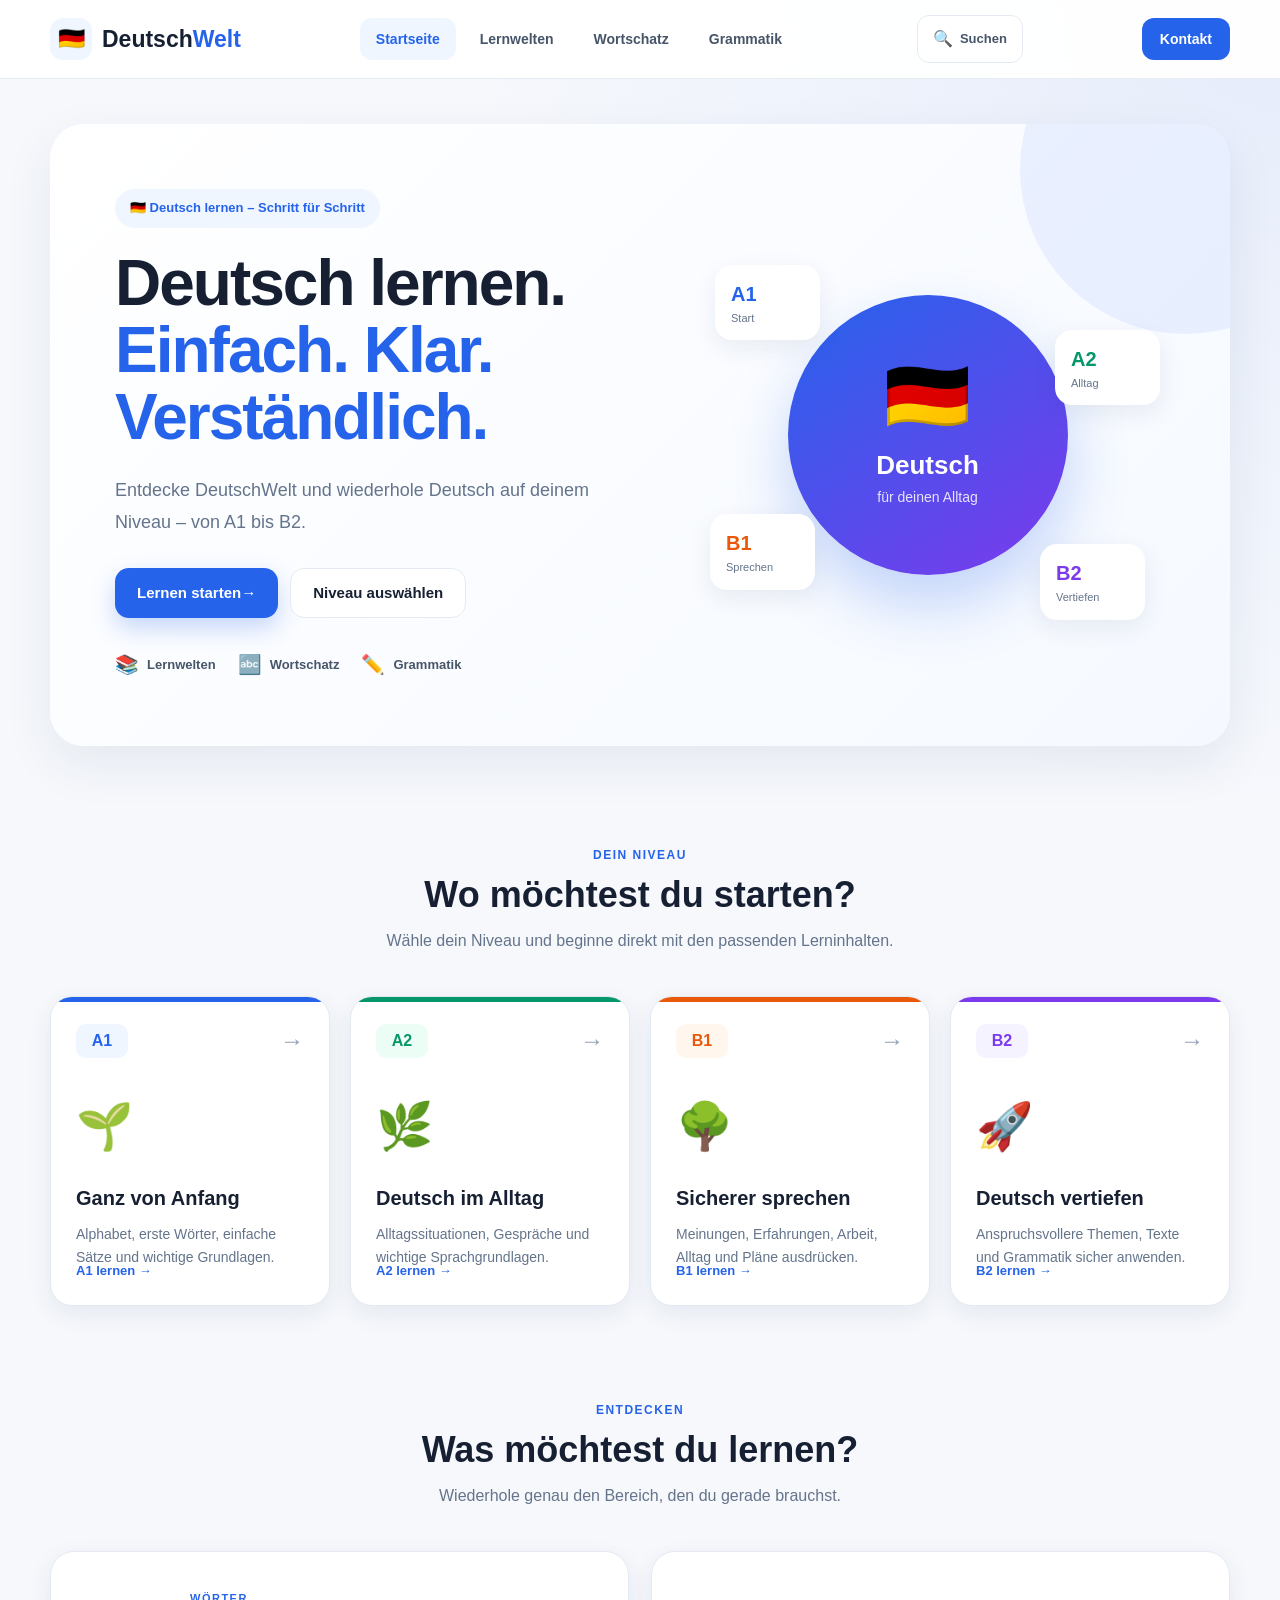
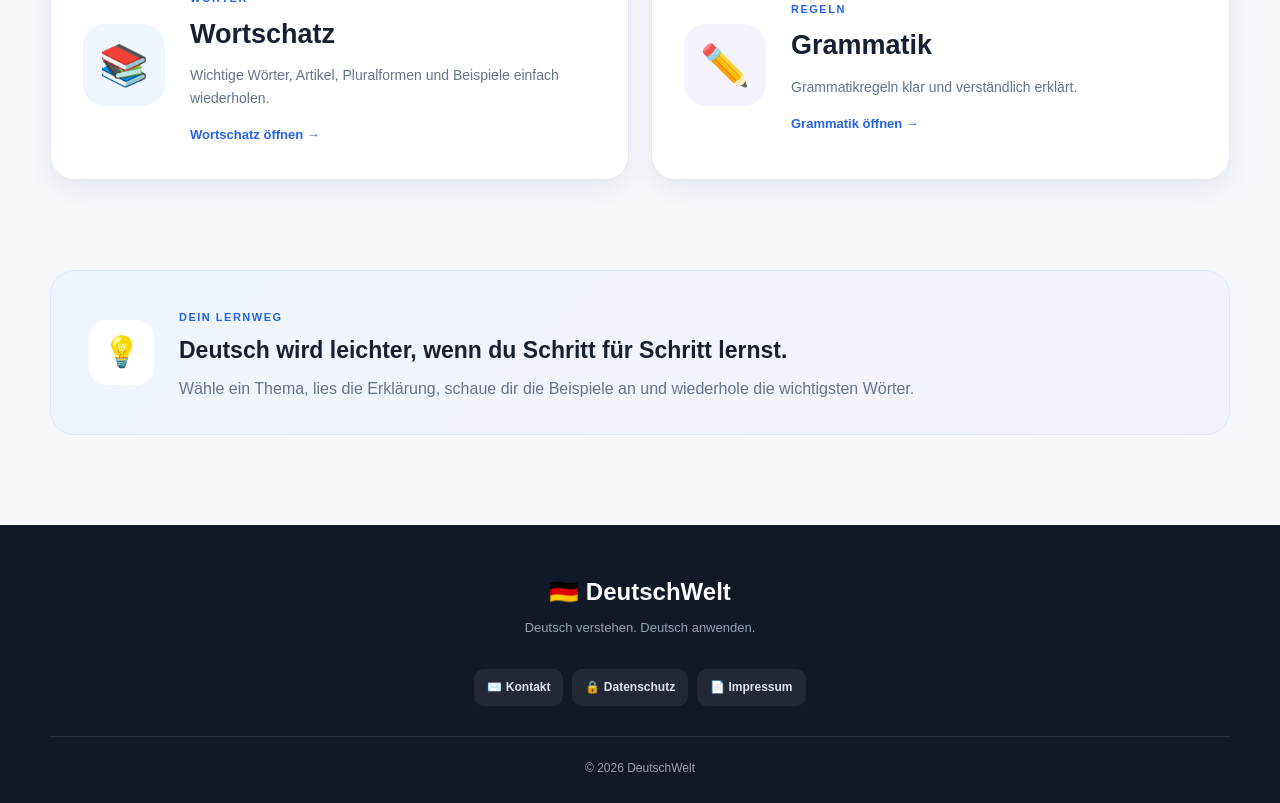
==== commit c62edd50: "Add script tag for external JavaScript file" ====
--- a/index.html
+++ b/index.html
@@ -5,15 +5,19 @@
     <meta charset="UTF-8">
     <meta name="viewport" content="width=device-width, initial-scale=1.0">
 
-    <meta name="description"
-          content="DeutschWelt – Deutsch lernen und wiederholen von A1 bis B2 mit einfachen Erklärungen, Wortschatz und Grammatik.">
-
+    <title>Deutsch lernen A1–B2 | DEUTSCHWELT</title>
+
+    <meta
+        name="description"
+        content="Deutsch lernen mit einfachen Erklärungen zu Wortschatz, Grammatik und wichtigen Alltagsthemen für A1 bis B2."
+    >
+    <meta name="google-site-verification" content="iVxFlEiavJwrGTJUP__mVUJMDwSc6y7QMQIwUGmjmJA" />
     <meta name="robots" content="index, follow">
 
-    <link rel="canonical"
-          href="https://swathi26-jella.github.io/Deutsch_Welt/index.html">
-
-    <title>DeutschWelt – Deutsch lernen von A1 bis B2</title>
+    <link
+        rel="canonical"
+        href="https://swathi26-jella.github.io/Deutsch_Welt/index.html"
+    >
 
     <link rel="stylesheet" href="style.css">
 </head>
@@ -64,6 +68,7 @@
             </p>
 
             <div class="hero-buttons">
+
                 <a href="lernen.html?level=A1" class="btn btn-primary">
                     Lernen starten <span>→</span>
                 </a>
@@ -71,9 +76,11 @@
                 <a href="#levels" class="btn btn-light">
                     Niveau auswählen
                 </a>
+
             </div>
 
             <div class="hero-highlights">
+
                 <div>
                     <span>📚</span>
                     <strong>Lernwelten</strong>
@@ -88,6 +95,7 @@
                     <span>✏️</span>
                     <strong>Grammatik</strong>
                 </div>
+
             </div>
 
         </div>
@@ -130,7 +138,9 @@
 
         <div class="section-title">
             <span>DEIN NIVEAU</span>
+
             <h2>Wo möchtest du starten?</h2>
+
             <p>
                 Wähle dein Niveau und beginne direkt mit den passenden Lerninhalten.
             </p>
@@ -140,6 +150,7 @@
         <div class="level-grid">
 
             <a href="lernen.html?level=A1" class="level-card level-a1-card">
+
                 <div class="level-card-top">
                     <span class="level-badge">A1</span>
                     <span class="level-arrow">→</span>
@@ -157,10 +168,12 @@
                 <span class="card-link">
                     A1 lernen →
                 </span>
+
             </a>
 
 
             <a href="lernen.html?level=A2" class="level-card level-a2-card">
+
                 <div class="level-card-top">
                     <span class="level-badge">A2</span>
                     <span class="level-arrow">→</span>
@@ -178,10 +191,12 @@
                 <span class="card-link">
                     A2 lernen →
                 </span>
+
             </a>
 
 
             <a href="lernen.html?level=B1" class="level-card level-b1-card">
+
                 <div class="level-card-top">
                     <span class="level-badge">B1</span>
                     <span class="level-arrow">→</span>
@@ -199,10 +214,12 @@
                 <span class="card-link">
                     B1 lernen →
                 </span>
+
             </a>
 
 
             <a href="lernen.html?level=B2" class="level-card level-b2-card">
+
                 <div class="level-card-top">
                     <span class="level-badge">B2</span>
                     <span class="level-arrow">→</span>
@@ -220,6 +237,7 @@
                 <span class="card-link">
                     B2 lernen →
                 </span>
+
             </a>
 
         </div>
@@ -230,21 +248,28 @@
     <section class="tools-section page-container">
 
         <div class="section-title">
+
             <span>ENTDECKEN</span>
+
             <h2>Was möchtest du lernen?</h2>
+
             <p>
                 Wiederhole genau den Bereich, den du gerade brauchst.
             </p>
+
         </div>
 
 
         <div class="tools-grid">
 
             <a href="wortschatz.html" class="large-tool-card vocabulary-tool">
+
                 <div class="large-tool-icon">📚</div>
 
                 <div>
+
                     <span class="tool-label">WÖRTER</span>
+
                     <h3>Wortschatz</h3>
 
                     <p>
@@ -253,15 +278,20 @@
                     </p>
 
                     <strong>Wortschatz öffnen →</strong>
-                </div>
+
+                </div>
+
             </a>
 
 
             <a href="grammatik.html" class="large-tool-card grammar-tool">
+
                 <div class="large-tool-icon">✏️</div>
 
                 <div>
+
                     <span class="tool-label">REGELN</span>
+
                     <h3>Grammatik</h3>
 
                     <p>
@@ -270,7 +300,9 @@
                     </p>
 
                     <strong>Grammatik öffnen →</strong>
-                </div>
+
+                </div>
+
             </a>
 
         </div>
@@ -283,6 +315,7 @@
         <div class="message-icon">💡</div>
 
         <div>
+
             <span>DEIN LERNWEG</span>
 
             <h2>
@@ -295,6 +328,7 @@
                 schaue dir die Beispiele an und wiederhole
                 die wichtigsten Wörter.
             </p>
+
         </div>
 
     </section>
@@ -307,6 +341,7 @@
     <div class="footer-inner">
 
         <div class="footer-brand">
+
             <a href="index.html" class="footer-logo">
                 🇩🇪 DeutschWelt
             </a>
@@ -314,12 +349,12 @@
             <p>
                 Deutsch verstehen. Deutsch anwenden.
             </p>
+
         </div>
 
 
         <div class="footer-navigation">
 
-        
             <a href="kontakt.html">✉️ Kontakt</a>
             <a href="datenschutz.html">🔒 Datenschutz</a>
             <a href="impressum.html">📄 Impressum</a>
@@ -334,6 +369,6 @@
     </div>
 
 </footer>
-
+<script src="script.js"></script>
 </body>
 </html>
--- a/style.css
+++ b/style.css
@@ -2098,3 +2098,552 @@
         flex-direction: column;
     }
 }
+
+/* =========================================================
+   GLOBAL SEARCH
+   ========================================================= */
+
+.global-search-button {
+    display: inline-flex;
+    align-items: center;
+    justify-content: center;
+
+    gap: 7px;
+
+    padding: 10px 15px;
+
+    border: 1px solid var(--border);
+    border-radius: 12px;
+
+    background: white;
+
+    color: #475569;
+
+    font-size: 14px;
+    font-weight: 800;
+
+    transition: .2s ease;
+
+    white-space: nowrap;
+}
+
+.global-search-button:hover {
+    color: var(--blue);
+
+    border-color: #bfdbfe;
+
+    background: var(--blue-light);
+
+    transform: translateY(-1px);
+}
+
+.global-search-icon {
+    font-size: 16px;
+}
+
+.global-search-text {
+    font-size: 13px;
+}
+
+
+/* =========================================================
+   SEARCH OVERLAY
+   ========================================================= */
+
+.global-search-overlay {
+    position: fixed;
+
+    inset: 0;
+
+    z-index: 5000;
+
+    display: flex;
+
+    align-items: flex-start;
+    justify-content: center;
+
+    padding: 70px 20px 30px;
+
+    background: rgba(15, 23, 42, .58);
+
+    backdrop-filter: blur(7px);
+
+    opacity: 0;
+
+    visibility: hidden;
+
+    transition:
+        opacity .2s ease,
+        visibility .2s ease;
+}
+
+.global-search-overlay.open {
+    opacity: 1;
+
+    visibility: visible;
+}
+
+
+/* =========================================================
+   SEARCH PANEL
+   ========================================================= */
+
+.global-search-panel {
+    width: min(
+        100%,
+        900px
+    );
+
+    max-height:
+        calc(100vh - 100px);
+
+    overflow-y: auto;
+
+    padding: 30px;
+
+    border-radius: 25px;
+
+    background: white;
+
+    box-shadow:
+        0 30px 80px rgba(15,23,42,.25);
+
+    transform:
+        translateY(-15px)
+        scale(.98);
+
+    transition: .2s ease;
+}
+
+.global-search-overlay.open
+.global-search-panel {
+    transform:
+        translateY(0)
+        scale(1);
+}
+
+
+/* =========================================================
+   SEARCH HEADER
+   ========================================================= */
+
+.global-search-header {
+    display: flex;
+
+    align-items: flex-start;
+
+    justify-content: space-between;
+
+    gap: 20px;
+
+    margin-bottom: 25px;
+}
+
+.global-search-header h2 {
+    margin-top: 10px;
+
+    font-size: 30px;
+
+    line-height: 1.2;
+}
+
+.global-search-header p {
+    margin-top: 6px;
+
+    color: var(--muted);
+
+    font-size: 14px;
+}
+
+.global-search-close {
+    width: 40px;
+    height: 40px;
+
+    flex-shrink: 0;
+
+    display: grid;
+
+    place-items: center;
+
+    border: 1px solid var(--border);
+
+    border-radius: 12px;
+
+    background: white;
+
+    color: #64748b;
+
+    font-size: 17px;
+
+    transition: .2s ease;
+}
+
+.global-search-close:hover {
+    color: white;
+
+    background: var(--blue);
+
+    border-color: var(--blue);
+}
+
+
+/* =========================================================
+   SEARCH INPUT
+   ========================================================= */
+
+.global-search-input-wrapper {
+    display: flex;
+
+    align-items: center;
+
+    gap: 12px;
+
+    padding: 5px 17px;
+
+    border: 2px solid var(--border);
+
+    border-radius: 15px;
+
+    background: #f8fafc;
+
+    transition: .2s ease;
+}
+
+.global-search-input-wrapper:focus-within {
+    background: white;
+
+    border-color: var(--blue);
+
+    box-shadow:
+        0 0 0 4px rgba(37,99,235,.08);
+}
+
+.global-search-input-wrapper > span {
+    font-size: 20px;
+}
+
+.global-search-input-wrapper input {
+    width: 100%;
+
+    min-height: 48px;
+
+    border: 0;
+
+    outline: none;
+
+    background: transparent;
+
+    color: var(--text);
+
+    font-size: 15px;
+}
+
+.global-search-input-wrapper input::placeholder {
+    color: #94a3b8;
+}
+
+
+/* =========================================================
+   SEARCH STATUS
+   ========================================================= */
+
+.global-search-status {
+    margin: 17px 2px;
+
+    color: var(--muted);
+
+    font-size: 13px;
+}
+
+
+/* =========================================================
+   SEARCH RESULTS
+   ========================================================= */
+
+.global-search-results {
+    display: grid;
+
+    gap: 25px;
+}
+
+.global-search-group {
+    display: grid;
+
+    gap: 10px;
+}
+
+.global-search-group > h3 {
+    padding-bottom: 7px;
+
+    border-bottom: 1px solid var(--border);
+
+    color: var(--text);
+
+    font-size: 17px;
+}
+
+
+/* =========================================================
+   SEARCH RESULT CARD
+   ========================================================= */
+
+.global-search-result {
+    overflow: hidden;
+
+    border: 1px solid var(--border);
+
+    border-radius: 16px;
+
+    background: white;
+
+    cursor: pointer;
+
+    transition:
+        border-color .2s ease,
+        box-shadow .2s ease,
+        transform .2s ease;
+}
+
+.global-search-result:hover {
+    border-color: #bfdbfe;
+
+    box-shadow:
+        0 10px 30px rgba(30,50,90,.08);
+
+    transform: translateY(-2px);
+}
+
+.global-search-result.expanded {
+    cursor: default;
+
+    border-color: #bfdbfe;
+
+    box-shadow:
+        0 15px 35px rgba(30,50,90,.10);
+}
+
+.search-result-top {
+    min-height: 75px;
+
+    padding: 15px 17px;
+
+    display: flex;
+
+    align-items: center;
+
+    gap: 14px;
+}
+
+.search-result-icon {
+    width: 43px;
+    height: 43px;
+
+    flex-shrink: 0;
+
+    display: grid;
+
+    place-items: center;
+
+    border-radius: 12px;
+
+    background: var(--blue-light);
+
+    font-size: 20px;
+}
+
+.search-result-main {
+    min-width: 0;
+
+    flex: 1;
+}
+
+.search-result-meta {
+    display: flex;
+
+    flex-wrap: wrap;
+
+    gap: 6px;
+
+    margin-bottom: 3px;
+}
+
+.search-result-meta span {
+    padding: 3px 7px;
+
+    border-radius: 6px;
+
+    background: #f1f5f9;
+
+    color: #64748b;
+
+    font-size: 10px;
+
+    font-weight: 800;
+}
+
+.search-result-main h4 {
+    font-size: 16px;
+
+    line-height: 1.35;
+}
+
+.search-result-arrow {
+    color: #94a3b8;
+
+    font-size: 22px;
+
+    transition: .2s ease;
+}
+
+.global-search-result.expanded
+.search-result-arrow {
+    transform: rotate(90deg);
+
+    color: var(--blue);
+}
+
+
+/* =========================================================
+   FULL SEARCH CONTENT
+   ========================================================= */
+
+.search-result-content {
+    display: none;
+
+    padding: 0 17px 20px;
+}
+
+.global-search-result.expanded
+.search-result-content {
+    display: block;
+}
+
+.search-full-content {
+    padding-top: 5px;
+}
+
+.search-full-content
+.vocabulary-card,
+.search-full-content
+.grammar-card,
+.search-full-content
+.topic-article {
+    box-shadow: none;
+
+    border-radius: 16px;
+}
+
+
+/* =========================================================
+   EMPTY SEARCH
+   ========================================================= */
+
+.global-search-empty {
+    padding: 55px 25px;
+
+    text-align: center;
+
+    border: 1px solid var(--border);
+
+    border-radius: 18px;
+
+    background: #f8fafc;
+}
+
+.global-search-empty > div {
+    font-size: 42px;
+
+    margin-bottom: 10px;
+}
+
+.global-search-empty h3 {
+    font-size: 20px;
+
+    margin-bottom: 6px;
+}
+
+.global-search-empty p {
+    max-width: 500px;
+
+    margin: auto;
+
+    color: var(--muted);
+
+    font-size: 14px;
+}
+
+
+/* =========================================================
+   BODY WHEN SEARCH IS OPEN
+   ========================================================= */
+
+body.search-open {
+    overflow: hidden;
+}
+
+
+/* =========================================================
+   RESPONSIVE SEARCH
+   ========================================================= */
+
+@media (max-width: 850px) {
+
+    .global-search-button {
+        order: 2;
+    }
+
+    .global-search-overlay {
+        padding: 20px 12px;
+    }
+
+    .global-search-panel {
+        max-height:
+            calc(100vh - 40px);
+
+        padding: 22px 17px;
+
+        border-radius: 20px;
+    }
+
+    .global-search-header h2 {
+        font-size: 25px;
+    }
+
+}
+
+
+@media (max-width: 650px) {
+
+    .global-search-button {
+        padding: 8px 11px;
+    }
+
+    .global-search-text {
+        display: none;
+    }
+
+    .global-search-header {
+        gap: 10px;
+    }
+
+    .global-search-input-wrapper {
+        padding-left: 12px;
+        padding-right: 12px;
+    }
+
+    .global-search-input-wrapper input {
+        font-size: 14px;
+    }
+
+    .search-result-top {
+        padding: 13px;
+    }
+
+    .search-result-icon {
+        width: 38px;
+        height: 38px;
+
+        font-size: 18px;
+    }
+
+}
